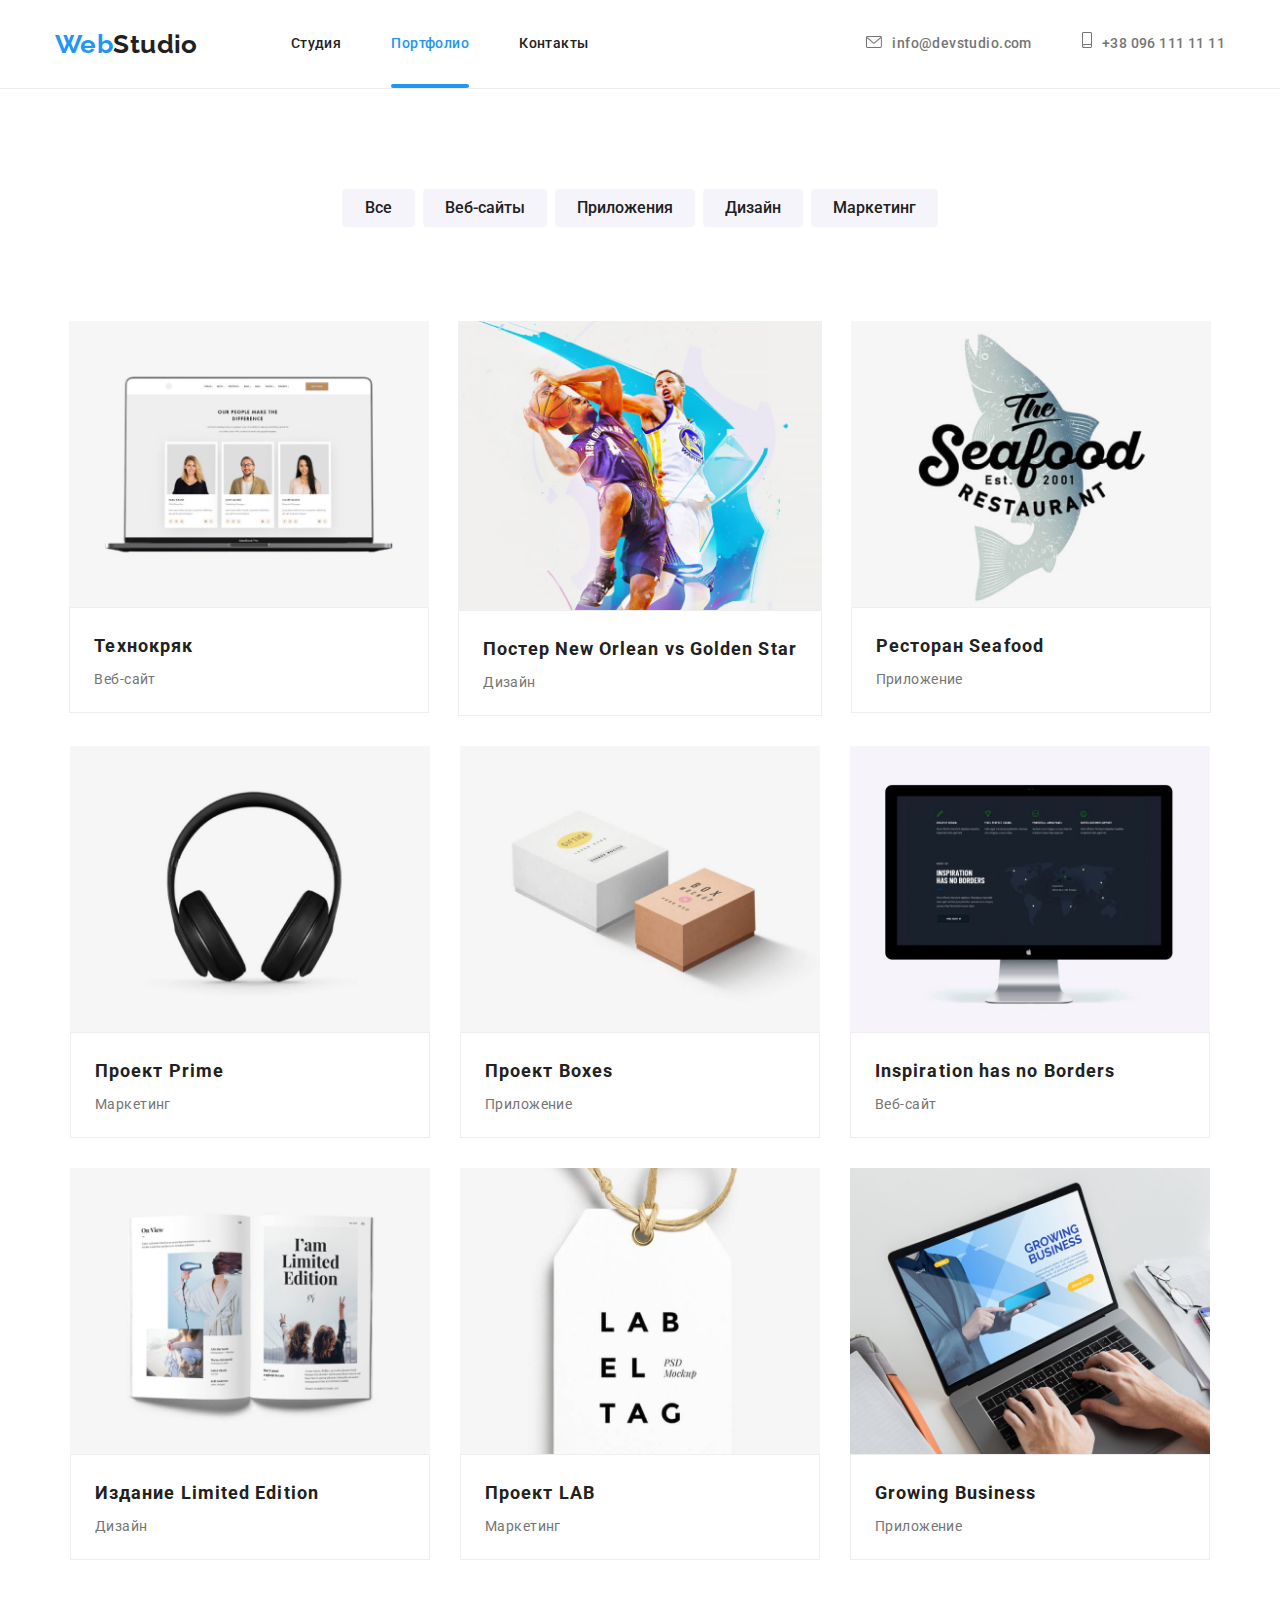
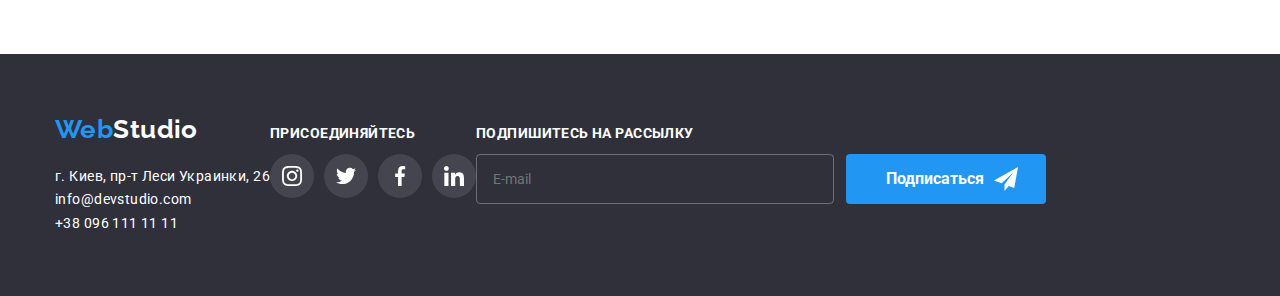
==== portfolio.html @ 0b8309d1 "змінює назву картинок" ====
<!DOCTYPE html>
<html lang="ru">
<head>
    <meta charset="UTF-8">
    <meta http-equiv="X-UA-Compatible" content="IE=edge">
    <meta name="viewport" content="width=device-width, initial-scale=1.0">
    <title>Портфолио</title>
    <link rel="preconnect" href="https://fonts.gstatic.com">
    <link
        href="https://fonts.googleapis.com/css2?family=Raleway:wght@700&family=Roboto:wght@400;500;700;900&display=swap"
        rel="stylesheet">
    <link rel="stylesheet"
        href="https://cdnjs.cloudflare.com/ajax/libs/modern-normalize/0.2.0/modern-normalize.min.css">
    <link rel="stylesheet" href="./css/main.min.css">
</head>
<body>

<!--Шапка сайта-->

<header class="page-header">
<div class="container">

<!--Навигация-->

<div class="novigation">
<div class="main-menu">
    <nav class="main-novigation">
    <a class="link-logo link logo" href="./">
    <span class="logo-textcolor">Web</span>Studio
    </a>
                    
    <ul class="site-nav list">
        <li class="site-nav__item"><a class="link site-nav__link" href="./index.html">Студия</a></li>
        <li class="site-nav__item"><a class="link site-nav__link current site-nav__link--current" href="./portfolio.html">Портфолио</a></li>
        <li class="site-nav__item"><a class="link site-nav__link" href="">Контакты</a></li>
    </ul>
    </nav>
    <div class="auth-container">
                    
    <section class="auth">
    <ul class="auth-nav list">
                            
        <li class="auth-nav__item">
        <a class="auth-nav__link link" href="mailto:info@devstudio.com">
        <svg class="auth-nav__icon icon" width="16" height="12">
        <use href="./images/sprite.svg#icon-envelope"></use>
        </svg>info@devstudio.com</a>
        </li>

        <li class="auth-nav__item"><a class="auth-nav__link link" href="tel:+380961111111">
        <svg class="auth-nav__icon icon" width="10" height="16">
        <use href="./images/sprite.svg#icon-smartphone"></use>
        </svg>+38 096 111 11 11</a></li>
    </ul>
    <button class="mobile-menu-btn" data-menu-button>
        <svg class="mobile-menu-icon">
            <use class="icon-menu" href="./images/sprite.svg#icon-mobmenu"></use>
            <use class="icon-close" href="./images/sprite.svg#icon-close_40px"></use>
        </svg>
    </button>
</section>
</div>
</div>
</div>
</div>
</header>

<div class="mobile-menu" data-menu>
    <ul class="menu list">
        <li class="menu__item"><a class="link menu__link" href="./index.html">Студия</a>
        </li>
        <li class="menu__item"><a class="link menu__link current menu__link--current" href="./portfolio.html">Портфолио</a></li>
        <li class="menu__item"><a class="link menu__link" href="">Контакты</a></li>
    </ul>

    <ul class="auth-nav--mobile list">
        <li class="auth-nav--mobile__item">
            <a class="auth-nav--mobile__link link" href="mailto:info@devstudio.com">info@devstudio.com</a>
        </li>

        <li class="auth-nav--mobile__item">
            <a class="auth-nav--mobile__link link" href="tel:+380961111111">+38 096 111 11 11</a>
        </li>
    </ul>

    <ul class="social-icons--mobile list">
        <li><a class="social-icons--mobile__link link"></a>Instagram</li>
        <li>Twitter</li>
        <li>Facebook</li>
        <li>LinkedIn</li>
    </ul>
</div>

  <main>

<div class="container">
<ul class="button__list list">
    <li class="item"><button class="button" type="button">Все</button></li>
    <li class="item"><button class="button" type="button">Веб-сайты</button></li>
    <li class="item"><button class="button" type="button">Приложения</button></li>
    <li class="item"><button class="button" type="button">Дизайн</button></li>
    <li class="item"><button class="button" type="button">Маркетинг</button></li>
</ul>
</div>
<section class="section works">
    <div class="container">
        <h1 class="section__title visually-hidden">Портфолио</h1>
<ul class="works__list list">
   
    <li class="works__item">
        <a class="works__link link" href="">
        <div class="works__overlay">
            <picture>
                <source srcset="./images/desktop/portfolio_1_desktop1x.jpg 1x, ./images/desktop/portfolio_1_desktop2x.jpg 2x"
                 media="(min-width: 1200px)" />
                
                <source srcset="./images/tablet/portfolio_1_tablet1x.jpg 1x, ./images/tablet/portfolio_1_tablet2x.jpg 2x"
                media="(min-width: 768px)" />
                
                <source srcset="./images/mobile/portfolio_1_mobile1x.jpg 1x, ./images/mobile/portfolio_1_mobile2x.jpg 2x"
                media="(max-width: 767px)" />
                <img src="./images/Page2_portfolio/Portfolio1.jpg" width="370" height="294" alt="Фото наших  разработчиков">
            </picture>
        
        <div class="works__discribe"> 
        <p>Технокряк это современная площадка распространения коронавируса. Компании используют эту платформу для цифрового
        шпионажа и атак на защищённые сервера конкурентов.</p></div></div>
        <div class="card__item">
        <h2 class="works__title">Технокряк</h2>
        <p class="works__text">Веб-сайт</p>
        </div>
        </a>
    </li>
    
    <li class="works__item">
        <a class="works__link link" href="">
        <div class="works__overlay">
            <picture>
                <source srcset="./images/desktop/portfolio_2_desktop1x.jpg 1x, ./images/desktop/portfolio_2_desktop2x.jpg 2x"
                media="(min-width: 1200px)" />
                
                <source srcset="./images/tablet/portfolio_2_tablet1x.jpg 1x, ./images/tablet/portfolio_2_tablet2x.jpg 2x"
                media="(min-width: 768px)" />
                
                <source srcset="./images/mobile/portfolio_2_mobile1x.jpg 1x, ./images/mobile/portfolio_2_mobile2x.jpg 2x"
                media="(max-width: 767px)" />
                <img src="./images/Page2_portfolio/Portfolio2.jpg" width="370" height="294"
                    alt="Постер со спортсменами баскетболистами">
            </picture>
       
        <div class="works__discribe">
        <p>Технокряк это современная площадка распространения коронавируса. Компании используют эту платформу для цифрового
        шпионажа и атак на защищённые сервера конкурентов.</p></div></div>
        <div class="card__item">
        <h2 class="works__title">Постер New Orlean vs Golden Star</h2>
        <p class="works__text">Дизайн</p>
        </div>
        </a>
    </li>
   
    <li class="works__item">
        <a class="works__link link" href="">
        <div class="works__overlay">
            <picture>
                <source srcset="./images/desktop/portfolio_3_desktop1x.jpg 1x, ./images/desktop/portfolio_3_desktop2x.jpg 2x"
                media="(min-width: 1200px)" />
                
                <source srcset="./images/tablet/portfolio_3_tablet1x.jpg 1x, ./images/tablet/portfolio_3_tablet2x.jpg 2x"
                media="(min-width: 768px)" />
                
                <source srcset="./images/mobile/portfolio_3_mobile1x.jpg 1x, ./images/mobile/portfolio_3_mobile2x.jpg 2x"
                media="(max-width: 767px)" />
                <img src="./images/Page2_portfolio/Portfolio3.jpg" width="370" height="294" alt="Логотип ресторана">
            </picture>
        
        <div class="works__discribe">
        <p>Технокряк это современная площадка распространения коронавируса. Компании используют эту платформу для цифрового
        шпионажа и атак на защищённые сервера конкурентов.</p></div></div>
        <div class="card__item">
        <h2 class="works__title">Ресторан Seafood</h2>
        <p class="works__text">Приложение</p>
        </div>
        </a>
    </li>
    
    <li class="works__item">
        <a class="works__link link" href="">
        <div class="works__overlay">
            <picture>
                <source
                srcset="./images/desktop/portfolio_4_desktop1x.jpg 1x, ./images/desktop/portfolio_4_desktop2x.jpg 2x"
                media="(min-width: 1200px)"/>

                <source 
                srcset="./images/tablet/portfolio_4_tablet1x.jpg 1x, ./images/tablet/portfolio_4_tablet2x.jpg 2x"
                media="(min-width: 768px)" />

                <source 
                srcset="./images/mobile/portfolio_4_mobile1x.jpg 1x, ./images/mobile/portfolio_4_mobile2x.jpg 2x"
                media="(max-width: 767px)" />
        
        <img src="./images/Page2_portfolio/Portfolio4.jpg" width="370" height="294" alt="Черные наушники" />
        </picture>
        <div class="works__discribe">
        <p>Технокряк это современная площадка распространения коронавируса. Компании используют эту платформу для цифрового
        шпионажа и атак на защищённые сервера конкурентов.</p></div></div>
        <div class="card__item">
        <h2 class="works__title">Проект Prime</h2>
        <p class="works__text">Маркетинг</p>
        </div>
        </a>
    </li>
    
    <li class="works__item">
        <a class="works__link link" href="">
        <div class="works__overlay">
            <picture>
                <source srcset="./images/desktop/portfolio_5_desktop1x.jpg 1x, ./images/desktop/portfolio_5_desktop2x.jpg 2x"
                media="(min-width: 1200px)" />
                
                <source srcset="./images/tablet/portfolio_5_tablet1x.jpg 1x, ./images/tablet/portfolio_5_tablet2x.jpg 2x"
                media="(min-width: 768px)" />
                
                <source srcset="./images/mobile/portfolio_5_mobile1x.jpg 1x, ./images/mobile/portfolio_5_mobile2x.jpg 2x"
                media="(max-width: 767px)" />

                <img src="./images/Page2_portfolio/Portfolio5.jpg" width="370" height="294" alt="Две коробки разных размеров">
            </picture>
        
        <div class="works__discribe">
        <p>Технокряк это современная площадка распространения коронавируса. Компании используют эту платформу для цифрового
        шпионажа и атак на защищённые сервера конкурентов.</p></div></div>
        <div class="card__item">
        <h2 class="works__title">Проект Boxes</h2>
        <p class="works__text">Приложение</p>
        </div>
        </a>
    </li>
    
    <li class="works__item">
        <a class="works__link link" href="">
        <div class="works__overlay">
            <picture>
                <source srcset="./images/desktop/portfolio_6_desktop1x.jpg 1x, ./images/desktop/portfolio_6_desktop2x.jpg 2x"
                media="(min-width: 1200px)" />
                
                <source srcset="./images/tablet/portfolio_6_tablet1x.jpg 1x, ./images/tablet/portfolio_6_tablet2x.jpg 2x"
                media="(min-width: 768px)" />
                
                <source srcset="./images/mobile/portfolio_6_mobile1x.jpg 1x, ./images/mobile/portfolio_6_mobile2x.jpg 2x"
                media="(max-width: 767px)" />

                <img src="./images/Page2_portfolio/Portfolio6.jpg" width="370" height="294" alt="Монитор с открытым веб-сайтом">
            </picture>
        
        <div class="works__discribe">
        <p>Технокряк это современная площадка распространения коронавируса. Компании используют эту платформу для цифрового
        шпионажа и атак на защищённые сервера конкурентов.</p></div></div>
        <div class="card__item">
        <h2 class="works__title">Inspiration has no Borders</h2>
        <p class="works__text">Веб-сайт</p>
        </div>
        </a>
    </li>
    
    <li class="works__item">
        <a class="works__link link" href="">
        <div class="works__overlay">
            <picture>
                <source srcset="./images/desktop/portfolio_7_desktop1x.jpg 1x, ./images/desktop/portfolio_7_desktop2x.jpg 2x"
                media="(min-width: 1200px)" />
                
                <source srcset="./images/tablet/portfolio_7_tablet1x.jpg 1x, ./images/tablet/portfolio_7_tablet2x.jpg 2x"
                media="(min-width: 768px)" />
                
                <source srcset="./images/mobile/portfolio_7_mobile1x.jpg 1x, ./images/mobile/portfolio_7_mobile2x.jpg 2x"
                media="(max-width: 767px)" />

                <img src="./images/Page2_portfolio/Portfolio7.jpg" width="370" height="294"
                    alt="Разкрытая книга с красивым дизайном на странице">
            </picture>
        
        <div class="works__discribe">
        <p>Технокряк это современная площадка распространения коронавируса. Компании используют эту платформу для цифрового
         шпионажа и атак на защищённые сервера конкурентов.</p></div></div>
        <div class="card__item">
        <h2 class="works__title">Издание Limited Edition</h2>
        <p class="works__text">Дизайн</p>
        </div>
        </a>
    </li>
    
    <li class="works__item">
        <a class="works__link link" href="">
        <div class="works__overlay">
            <picture>
                <source srcset="../images/desktop/portfolio_8_desktop1x.jpg 1x, ./images/desktop/portfolio_8_desktop2x.jpg 2x"
                media="(min-width: 1200px)" />
                
                <source srcset="../images/tablet/portfolio_8_tablet1x.jpg 1x, ./images/tablet/portfolio_8_tablet2x.jpg 2x"
                media="(min-width: 768px)" />
                
                <source srcset="../images/mobile/portfolio_8_mobile1x.jpg 1x, ./images/mobile/portfolio_8_mobile2x.jpg 2x"
                media="(max-width: 767px)" />

                <img src="./images/Page2_portfolio/Portfolio8.jpg" width="370" height="294" alt="Лейба с логотипом">
            </picture>
        
        <div class="works__discribe">
        <p>Технокряк это современная площадка распространения коронавируса. Компании используют эту платформу для цифрового
        шпионажа и атак на защищённые сервера конкурентов.</p></div></div>
        <div class="card__item">
        <h2 class="works__title">Проект LAB</h2>
        <p class="works__text">Маркетинг</p>
        </div>
        </a>
    </li>
    
    <li class="works__item">
        <a class="works__link link" href="">
        <div class="works__overlay">
            <picture>
                <source srcset="./images/desktop/portfolio_9_desktop1x.jpg 1x, ./images/desktop/portfolio_9_desktop2x.jpg 2x"
                media="(min-width: 1200px)" />
                
                <source srcset="./images/tablet/portfolio_9_tablet1x.jpg 1x, ./images/tablet/portfolio_9_tablet2x.jpg 2x"
                media="(min-width: 768px)" />
                
                <source srcset="./images/mobile/portfolio_9_mobile1x.jpg 1x, ./images/mobile/portfolio_9_mobile2x.jpg 2x"
                media="(max-width: 767px)" />

                <img src="./images/Page2_portfolio/Portfolio9.jpg" width="370" height="294"
                    alt="Ноутбук с открытым приложением на екране">
            </picture>
        
        <div class="works__discribe">
        <p>Технокряк это современная площадка распространения коронавируса. Компании используют эту платформу для цифрового
        шпионажа и атак на защищённые сервера конкурентов.</p></div></div>
        <div class="card__item">
        <h2 class="works__title">Growing Business</h2>
        <p class="works__text">Приложение</p>
        </div>
        </a>
    </li>
</ul>
</div>
</section>
</main> 

<!--Футер-->

<footer class="footer-section">
<div class="container footer-block">

    <div class="adress-block">
        <a class="link logo footer-block__logo" href="./">
        <span class="logo-textcolor">Web</span><span class="studio-textcolor">Studio</span></a>
        <address class="adress">
            <ul class="adress-list list">
            <li class="adress-list__item">г. Киев, пр-т Леси Украинки, 26</li>
            <li><a class="adress-list__link link" href="mailto:info@devstudio.com">info@devstudio.com</a></li>
            <li><a class="adress-list__link link" href="tel:+380961111111">+38 096 111 11 11</a></li>
            </ul>
        </address>
        </div>

    <div class="footer-links">
        <strong class="footer-links__title">ПРИСОЕДИНЯЙТЕСЬ</strong>
            <ul class="list social-icons social-icons--footer">

            <li class="social-icons__item"><a class="social-icons__link" href="" target="_blank" rel="noreferrer noopener" aria-label="Ссылка на Instagram">
            <svg class="social-icons__icon social-icons__icon--footer">
            <use href="./images/sprite.svg#icon-instagram"></use>
            </svg>
            </a></li>

            <li class="social-icons__item"><a class="social-icons__link" href="" target="_blank" rel="noreferrer noopener" aria-label="Ссылка на Instagram">
            <svg class="social-icons__icon social-icons__icon--footer">
            <use href="./images/sprite.svg#icon-twitter"></use>
            </svg>
            </a></li>

            <li class="social-icons__item"><a class="social-icons__link" href="" target="_blank" rel="noreferrer noopener" aria-label="Ссылка на Instagram">
            <svg class="social-icons__icon social-icons__icon--footer">
            <use href="./images/sprite.svg#icon-facebook"></use>
            </svg>
            </a></li>

            <li class="social-icons__item"><a class="social-icons__link" href="" target="_blank" rel="noreferrer noopener" aria-label="Ссылка на Instagram">
            <svg class="social-icons__icon social-icons__icon--footer">
            <use href="./images/sprite.svg#icon-linkedin"></use>
            </svg>
            </a></li>
            </ul>
        </div>

        <div class="subscribe">
            <strong class="subscribe__title">ПОДПИШИТЕСЬ НА РАССЫЛКУ</strong>
            <form class="subscribe__items">
            <label class="subscribe__label">
            <input type="text" class="subscribe__input" placeholder="E-mail"></label>
            <button class="submit__button" type="submit">Подписаться
            </button>
    </form>
    </div>
    </div>
</footer>

<script src="./js/menu.js"></script>
</body>
</html>
---- css/main.min.css ----
:root{--main-text-colour: #757575;--background-colour: #ffffff;--accent-colour: #2196f3;--title-colour: #212121;--ligth-text-colour: #ffffff;--dark-bg-colour: #2f303a;--light-bg-colour: #f5f4fa;--font: Roboto, sans-serif}body{font-family:var(--font);font-size:14px;line-height:1.71;letter-spacing:0.03em;color:var(--main-text-colour);background-color:var(--background-colour);margin:0}*,*::before,*::after{box-sizing:inherit}a{text-decoration:none}button{border:none}.visually-hidden{position:absolute !important;clip:rect(1px 1px 1px 1px);clip:rect(1px, 1px, 1px, 1px);padding:0 !important;border:0 !important;height:1px !important;width:1px !important;overflow:hidden}h1,h2,h3,h4,p{margin-top:0px;margin-bottom:0px}.link{text-decoration:none;color:inherit}.list{list-style:none;padding:0px;margin:0px}@media screen and (max-width: 1119.98px){.section{padding-bottom:60px;padding-top:60px}}@media screen and (min-width: 1200px){.section{padding-bottom:94px;padding-top:94px}}img{display:block;width:100%;height:auto}.container{width:100%;padding:0 15px;margin:0 auto;box-sizing:border-box}@media screen and (min-width: 480px){.container{max-width:480px}}@media screen and (min-width: 768px){.container{max-width:768px}}@media screen and (min-width: 1200px){.container{max-width:1200px}}.section__title{margin-bottom:50px;font-weight:700;font-size:36px;line-height:1.17;text-align:center;color:var(--title-colour)}.page-header{border-bottom:1px solid #ececec;justify-content:space-between;padding:0}.novigation{display:flex;width:100%;justify-content:space-between;align-items:center}.main-menu{display:flex;width:100%;justify-content:space-between;align-items:center}.main-novigation{display:flex;align-items:center;margin-right:auto}.logo{color:var(--title-colour);font-family:Raleway;font-weight:700;font-size:26px;line-height:1.19}.logo:hover,.logo:focus{text-decoration:underline}.logo-textcolor{color:var(--accent-colour)}.studio-textcolor{color:var(--ligth-text-colour)}.link-logo{align-items:center;margin-right:93px}.site-nav{display:flex}@media screen and (max-width: 767.98px){.site-nav{display:none}}.site-nav__item{color:var(--title-colour);font-weight:500}.site-nav__link{position:relative;display:block;padding-top:32px;padding-bottom:32px;transition:color 250ms cubic-bezier(0.4, 0, 0.2, 1)}.site-nav__link:hover,.site-nav__link:focus{color:var(--accent-colour)}.site-nav__link--current::after{position:absolute;content:'';display:block;margin-top:28px;width:100%;height:4px;background:#2196f3;border-radius:2px}.site-nav__link--current{color:var(--accent-colour)}.site-nav__item+.site-nav__item{margin-left:50px}@media screen and (max-width: 1119.98px){.auth-nav{display:flex;flex-direction:column;align-items:flex-start}}@media screen and (max-width: 767.98px){.auth-nav{display:none}}@media screen and (min-width: 1200px){.auth-nav{display:flex;margin-left:auto;align-items:center}}@media screen and (max-width: 1119.98px){.auth-nav__item+.auth-nav__item{margin-top:10px}}@media screen and (min-width: 1200px){.auth-nav__item+.auth-nav__item{margin-left:50px}}.auth-nav__link{padding-top:32px;padding-bottom:32px;font-weight:500;transition:color 250ms cubic-bezier(0.4, 0, 0.2, 1)}.auth-nav__link:hover,.auth-nav__link:focus{color:var(--accent-colour)}.auth-nav__link:hover:hover .auth-nav__icon,.auth-nav__link:hover:focus .auth-nav__icon,.auth-nav__link:focus:hover .auth-nav__icon,.auth-nav__link:focus:focus .auth-nav__icon{fill:currentColor}.auth-nav__icon{margin-right:10px;fill:currentColor}.button{display:block;font-family:inherit;text-align:center;text-align:center;border-color:1px solid transparent;cursor:pointer;transition:color 250ms cubic-bezier(0.4, 0, 0.2, 1),background-color 250ms cubic-bezier(0.4, 0, 0.2, 1)}@media screen and (max-width: 767.98px){.button{margin-bottom:15px}}@media screen and (max-width: 767.98px){.button__list{justify-content:start;margin-top:60px}}.hero{background-color:var(--dark-bg-colour);background-image:linear-gradient(rgba(47,48,58,0.4), rgba(47,48,58,0.4)),url("../images/hero.jpg"),url("../images/mobile/hero_mobile1x.jpg");background-repeat:no-repeat;width:1600px;width:100%;height:600px;padding-top:200px;padding-bottom:200px}@media (min-device-pixel-ratio: 2), (min-resolution: 192dpi), (min-resolution: 2dppx){.hero{background-image:url("../images/mobile/hero_mobile2x.jpg")}}@media screen and (min-width: 480px){.hero{background-image:url("../images/tablet/hero_tablet1x.jpg")}}@media screen and (min-width: 480px) and (min-device-pixel-ratio: 2), screen and (min-width: 480px) and (min-resolution: 192dpi), screen and (min-width: 480px) and (min-resolution: 2dppx){.hero{background-image:url("../images/tablet/hero_tablet2x.jpg")}}@media screen and (min-width: 768px){.hero{background-image:url("../images/desktop/hero_desktop1x.jpg")}}@media screen and (min-width: 768px) and (min-device-pixel-ratio: 2), screen and (min-width: 768px) and (min-resolution: 192dpi), screen and (min-width: 768px) and (min-resolution: 2dppx){.hero{background-image:url("../images/desktop/hero_desktop2x.jpg")}}.hero__title{font-weight:900;font-size:44px;line-height:1.36;text-align:center;letter-spacing:0.06em;text-transform:uppercase;color:var(--ligth-text-colour);margin:0 auto 30px;max-width:696px;width:100%}.hero__button{display:block;border-radius:4px;padding:10px 32px;min-width:200px;margin:0 auto;font-family:inherit;font-weight:700;font-size:16px;line-height:1.86;color:var(--ligth-text-colour);background-color:var(--accent-colour);cursor:pointer;align-items:center;text-align:center;transition:background-color 250ms cubic-bezier(0.4, 0, 0.2, 1)}.hero__button:hover,.hero__button:focus{background-color:#188ce8}.section-benefit__title{margin:0px;padding:0px}.benefit-list__title{margin-bottom:10px;margin-top:30px;font-weight:700;font-size:14px;line-height:1.14;text-transform:uppercase;color:var(--title-colour)}@media screen and (min-width: 480px){.benefit-list__title{text-align:center}}@media screen and (min-width: 768px){.benefit-list__title{text-align:left}}@media screen and (min-width: 768px){.benefit-list{display:flex;flex-wrap:wrap;justify-content:space-around;padding:0px;margin:0px}}@media screen and (min-width: 1200px){.benefit-list{display:flex;padding:0px;margin:0px}}@media screen and (min-width: 768px){.benefit-list__item{flex-basis:calc((100% - 30px * 2) / 2)}}@media screen and (min-width: 1200px){.benefit-list__item{flex-basis:calc((100% - 30px * 4) / 4)}}.benefit-list__item::before{display:flex;background-size:contain;content:'';background-repeat:no-repeat;background-size:70px 70px;background-position:center;background-color:#f5f4fa}@media screen and (max-width: 767.98px){.benefit-list__item::before{width:100%;height:120px;max-width:450px}}@media screen and (min-width: 768px){.benefit-list__item::before{height:120px;width:354px}}@media screen and (min-width: 1200px){.benefit-list__item::before{height:120px;width:270px}}.benefit-list__item:nth-child(1)::before{background-image:url("../images/antenna.svg")}.benefit-list__item:nth-child(2)::before{background-image:url("../images/clock.svg")}.benefit-list__item:nth-child(3)::before{background-image:url("../images/diagram.svg")}.benefit-list__item:nth-child(4)::before{background-image:url("../images/astronaut.svg")}@media screen and (max-width: 1119px){.section-activities{display:none}}.activities-list{display:flex;padding:0;margin:0;margin-bottom:-30px;justify-content:space-around}.activities-list__item{position:relative;flex-basis:calc((100% - 30px * 3) / 3);margin-bottom:30px}.activities-list__text{position:absolute;bottom:0;left:0;padding-top:27px;padding-bottom:27px;width:100%;white-space:nowrap;font-weight:400;font-size:14px;line-height:1.14;text-align:center;text-transform:uppercase;color:var(--ligth-text-colour);background-color:rgba(47,48,58,0.8)}.team-section{background-color:var(--light-bg-colour)}.team-list__title{margin-bottom:10px;font-weight:500;font-size:16px;line-height:1.19;color:var(--title-colour);text-align:center}@media screen and (min-width: 768px){.team-list{display:flex;flex-wrap:wrap;justify-content:space-around;padding:0;margin:0}}@media screen and (min-width: 1200px){.team-list{flex-wrap:nowrap}}@media screen and (min-width: 480px){.team-list__item{margin-top:30px;text-align:center;box-shadow:0px 1px 3px rgba(0,0,0,0.12),0px 1px 1px rgba(0,0,0,0.14),0px 2px 1px rgba(0,0,0,0.2);border-radius:0px 0px 4px 4px}}@media screen and (min-width: 768px){.team-list__item{flex-basis:calc((100% / 2) - 30px)}}@media screen and (min-width: 1200px){.team-list__item{flex-basis:calc((100% / 4) - 30px)}}.team-list__text{text-align:center;margin-bottom:16px}.team-list__content{padding-bottom:30px;padding-top:30px;padding-left:24px;padding-right:24px;background-color:var(--background-colour)}.social-icons{display:flex;justify-content:center}.social-icons__icon{width:20px;height:20px;fill:var(--main-text-colour)}.social-icons__item+.social-icons__item{margin-left:10px}.social-icons__link{display:flex;justify-content:center;align-items:center;width:44px;height:44px;border-radius:50%;transition:background-color 250ms cubic-bezier(0.4, 0, 0.2, 1)}.social-icons__link:hover,.social-icons__link:focus{background-color:var(--accent-colour)}.social-icons__link:hover .social-icons__icon,.social-icons__link:focus .social-icons__icon{fill:var(--ligth-text-colour)}.social-icons--footer{display:inline-flex}.social-icons__icon--footer{width:20px;height:20px;fill:var(--ligth-text-colour)}.social-icons__link{display:flex;justify-content:center;align-items:center;width:44px;height:44px;border-radius:50%;background:rgba(255,255,255,0.1)}.clients-section{padding-top:94px;padding-bottom:94px}.clients-list{display:flex;margin-bottom:-30px;justify-content:space-between;flex-wrap:wrap}.clients-list__link{display:flex;flex-wrap:wrap;justify-content:center;align-items:center;height:90px;width:100%;border:1px solid #afb1b8;border-radius:4px;transition:border 250ms cubic-bezier(0.4, 0, 0.2, 1)}@media screen and (max-width: 767.98px){.clients-list__link{max-width:210px}}@media screen and (min-width: 768px){.clients-list__link{max-width:226px}}@media screen and (min-width: 1200px){.clients-list__link{flex-wrap:nowrap;max-width:170px}}.clients-list__link:hover,.clients-list__link:focus{border:1px solid var(--accent-colour)}.clients-list__link:hover .clients-list__icon,.clients-list__link:focus .clients-list__icon{fill:var(--accent-colour)}.clients-list__item{margin-bottom:30px}@media screen and (max-width: 767.98px){.clients-list__item{flex-basis:calc((100% - 30px * 2) / 2)}}@media screen and (min-width: 768px){.clients-list__item{flex-basis:calc((100% - 30px * 3) / 3)}}@media screen and (min-width: 1200px){.clients-list__item{flex-basis:calc((100% - 30px * 6) / 6)}}.clients-list__icon{fill:#afb1b8;transition:fill 250ms cubic-bezier(0.4, 0, 0.2, 1)}.footer-section{background-color:var(--dark-bg-colour)}.footer-block{padding-top:60px;padding-bottom:60px}@media screen and (min-width: 768px) and (max-width: 1119px){.footer-block{display:flex;flex-wrap:wrap;justify-content:space-between;align-items:baseline;padding-left:76px;padding-right:89px}}@media screen and (min-width: 1200px){.footer-block{display:flex;align-items:baseline;padding-left:15px;padding-right:15px;flex-basis:calc((50%-45px) / 2)}}.footer-block__logo{display:block;margin-bottom:20px}@media screen and (max-width: 767px){.footer-block__logo{text-align:center}}@media screen and (min-width: 768px){.footer-block__logo{text-align:center}}@media screen and (min-width: 1200px){.footer-block__logo{text-align:left}}@media screen and (min-width: 1200px){.footer-block:last-child{flex-basis:calc(50%-15px)}}.footer-links__title{display:block;margin-bottom:20px;font-weight:700;font-size:14px;line-height:1.17px;color:var(--ligth-text-colour)}@media screen and (max-width: 767px){.footer-links__title{text-align:center}}@media screen and (min-width: 768px){.footer-links__title{text-align:center}}@media screen and (min-width: 1200px){.footer-links__title{text-align:left}}.footer-links{display:block}@media screen and (max-width: 767px){.footer-links{text-align:center;margin-bottom:60px}}@media screen and (min-width: 768px){.footer-links{flex-basis:calc(100%-76px / 2)}}@media screen and (min-width: 1200px){.footer-links{flex-basis:calc((50%-45px) / 2);text-align:left}}.adress-block{display:block}@media screen and (max-width: 767px){.adress-block{margin-left:auto;margin-right:auto;margin-bottom:60px;align-content:center;text-align:center}}@media screen and (min-width: 768px){.adress-block{margin:0}}@media screen and (min-width: 1200px){.adress-block{flex-basis:calc((50%-45px) / 2);text-align:left;margin:0}}.adress-list__item{font-weight:400;font-style:normal;font-size:14px;line-height:1.71;color:var(--ligth-text-colour)}.adress-list__link{color:var(--ligth-text-colour);font-style:normal;transition:color 250ms cubic-bezier(0.4, 0, 0.2, 1)}.adress-list__link:hover,.adress-list__link:focus{color:var(--accent-colour)}@media screen and (max-width: 1119px){.subscribe{text-align:center;margin-top:60px;margin-bottom:0;margin-left:auto;margin-right:auto}}@media screen and (min-width: 1200px){.subscribe{text-align:left;margin:0}}.subscribe__title{display:block;margin-bottom:20px;font-weight:700;font-size:14px;line-height:1.17px;color:var(--ligth-text-colour)}@media screen and (min-width: 1200px){.subscribe__title{text-align:left}}.subscribe__items{display:flex}@media screen and (max-width: 767.98px){.subscribe__items{flex-direction:column}}@media screen and (min-width: 768px){.subscribe__items{display:block}}@media screen and (min-width: 1200px){.subscribe__items{display:flex;flex-wrap:nowrap}}.subscribe__input{display:block;height:50px;margin-right:12px;padding:16px;background-color:transparent;border:1px solid rgba(255,255,255,0.3);border-radius:4px;width:100%}@media screen and (min-width: 768px){.subscribe__input{width:450px}}@media screen and (min-width: 1200px){.subscribe__input{width:358px}}.submit__button{position:relative;display:block;border-radius:4px;padding-top:10px;padding-bottom:10px;padding-right:29px;min-width:200px;font-family:inherit;font-weight:700;font-size:16px;line-height:1.86;color:var(--ligth-text-colour);background-color:var(--accent-colour);cursor:pointer;align-items:center;text-align:center;transition:background-color 250ms cubic-bezier(0.4, 0, 0.2, 1)}.submit__button:hover,.submit__button:focus{background-color:#188ce8}@media screen and (max-width: 1119px){.submit__button{margin-top:20px;margin-left:auto;margin-right:auto}}@media screen and (min-width: 1200px){.submit__button{margin:0}}.submit__button::after{content:'';position:absolute;top:50%;transform:translateY(-50%);display:inline-block;margin-left:10px;margin-right:13px;width:24px;height:24px;background-color:transparent;background-image:url("../images/icon/iconsend.svg")}.backdrop{position:fixed;top:0;left:0;width:100%;height:100%;opacity:1;transition:opacity 250ms cubic-bezier(0.4, 0, 0.2, 1);background-color:rgba(0,0,0,0.2)}.modal{position:absolute;top:50%;left:50%;transform:translate(-50%, -50%) scale(1);min-width:528px;min-height:581px;padding:37px 40px;background-color:var(--background-colour);box-shadow:0px 1px 3px rgba(0,0,0,0.12),0px 1px 1px rgba(0,0,0,0.14),0px 2px 1px rgba(0,0,0,0.2);border-radius:4px;transition:transform 250ms cubic-bezier(0.4, 0, 0.2, 1)}.is-hidden .modal{transform:translate(100%, 100%) scale(0.2)}.backdrop.is-hidden{opacity:0;visibility:hidden;pointer-events:none}.modal__button-close{position:absolute;top:8px;right:8px;width:30px;height:30px;background-color:transparent;border:1px solid rgba(0,0,0,0.1);border-radius:50%;cursor:pointer}.modal__button-close:hover .modal__icon-close,.modal__button-close:focus .moda__icon-close{fill:var(--accent-colour);transition:transform 250ms cubic-bezier(0.4, 0, 0.2, 1)}.modal__link{color:var(--accent-colour);text-decoration:underline}.modal__send-button{display:block;border-radius:4px;padding:10px 32px;min-width:200px;margin:0 auto;font-family:inherit;font-weight:700;font-size:16px;line-height:1.86;color:var(--ligth-text-colour);background-color:var(--accent-colour);cursor:pointer;align-items:center;text-align:center;transition:background-color 250ms cubic-bezier(0.4, 0, 0.2, 1)}.modal__send-button:hover,.modal__send-button:focus{background-color:#188ce8}.mobile-menu-btn{position:relative;top:0;right:10px;z-index:105;width:40px;height:40px;background-color:transparent;border:none;cursor:pointer}@media screen and (min-width: 768px){.mobile-menu-btn{display:none}}.mobile-menu-icon{width:40px;height:40px}.mobile-menu-icon:focus,.mobile-menu-icon:hover{fill:var(--accent-colour)}.icon-close{display:none}.is-open .icon-close{display:block}.is-open .icon-menu{display:none}.mobile-menu{position:fixed;top:0;right:-100%;z-index:100;display:flex;flex-direction:column;width:100%;max-width:480px;height:100vh;padding:40px 48px 83px;background:#ffffff;transition:right 0.5s;overflow-y:scroll}.mobile-menu.is-open{right:0;top:0}.mobile-menu .menu{flex-direction:column;font-size:40px;line-height:1.17;font-weight:500;letter-spacing:0.02em;margin-bottom:200px}.mobile-menu .menu__item{margin-bottom:32px}.menu__link--current{color:var(--accent-colour)}.auth-nav--mobile{flex-direction:column;font-weight:500;font-size:24px;line-height:1.17;letter-spacing:0.02em}.auth-nav--mobile__item{margin-bottom:32px}.auth-nav--mobile__item:focus,.auth-nav--mobile__item:hover{color:var(--accent-colour)}.social-icons--mobile{display:flex;justify-content:space-around;margin-top:64px;color:var(--accent-colour)}.form__title{margin-bottom:12px;font-weight:700;font-size:20px;line-height:1.17;text-align:center;color:var(--title-colour)}.form__field{position:relative;display:block}.form__label{display:block}.form__input{width:448px;height:40px;padding-left:42px;margin-top:10px;margin-bottom:10px;border:1px solid rgba(33,33,33,0.2);border-radius:4px;cursor:pointer}.form__input:focus{outline:transparent;border:1px solid var(--accent-colour);border-radius:4px;transition:transform 250ms cubic-bezier(0.4, 0, 0.2, 1)}.form__textarea{width:448px;padding:12px 16px;margin-top:10px;margin-bottom:20px;border:1px solid rgba(33,33,33,0.2);border-radius:4px;resize:none}.form__textarea-label{display:block}.form__textarea:focus{outline:transparent;border:1px solid var(--accent-colour);border-radius:4px;transition:transform 250ms cubic-bezier(0.4, 0, 0.2, 1)}.form__icon{position:absolute;top:45px;left:15px;fill:var(--title-colour);transition:transform 250ms cubic-bezier(0.4, 0, 0.2, 1)}.form__input:focus+.icon-form{fill:var(--accent-colour);transition:transform 250ms cubic-bezier(0.4, 0, 0.2, 1)}.checkbox-label{display:block;margin-bottom:30px}.checkbox-label__checkbox{position:absolute;-webkit-appearance:none;-moz-appearance:none;appearance:none}.checkbox-label__icon{display:inline-block;width:16px;height:15px;margin-right:7px;border:1px solid var(--title-colour)}.checkbox-label__checkbox:checked+.checkbox-label__icon{background-color:var(--accent-colour);background-image:url("../images/iconcheck.svg");background-size:contain;background-origin:border-box;border:transparent}.button{display:block;padding-left:22px;padding-right:22px;padding-top:6px;padding-bottom:6px;min-width:73px;border-radius:4px;font-family:inherit;font-weight:500;font-size:16px;line-height:1.62;text-align:center;color:var(--title-colour);border-color:1px solid transparent;background-color:var(--light-bg-colour);cursor:pointer;transition:color 250ms cubic-bezier(0.4, 0, 0.2, 1),background-color 250ms cubic-bezier(0.4, 0, 0.2, 1)}.button:hover,.button:focus{color:var(--ligth-text-colour);background-color:var(--accent-colour)}.button__list{display:flex}@media screen and (max-width: 767.98px){.button__list{flex-wrap:wrap}}@media screen and (min-width: 768px){.button__list{flex-wrap:nowrap;justify-content:center;margin-top:100px}}.button__list .item+.item{margin-left:8px}.works__title{font-weight:700;font-size:18px;line-height:2;letter-spacing:0.06em;color:var(--title-colour);text-align:left}@media screen and (min-width: 768px){.works__list{display:flex;flex-wrap:wrap;justify-content:space-around;margin-bottom:-30px}}@media screen and (max-width: 767.98px){.works__item{margin-bottom:30px}}@media screen and (min-width: 768px){.works__item{flex-basis:calc(100% / 2 - 30px);margin-bottom:30px}}@media screen and (min-width: 1200px){.works__item{flex-basis:calc(100% / 3 - 30px)}}.works__title{margin-bottom:4px}@media screen and (min-width: 1200px){.works__title{white-space:nowrap}}.card__item{padding-left:24px;padding-right:24px;padding-top:20px;padding-bottom:20px;border:1px solid #eeeeee;background-color:var(--background-colour)}.works__link{display:block;transition:box-shadow 250ms cubic-bezier(0.4, 0, 0.2, 1)}.works__link:hover,.works__link:focus{box-shadow:0px 1px 1px rgba(0,0,0,0.12),0px 4px 4px rgba(0,0,0,0.06),1px 4px 6px rgba(0,0,0,0.16)}.works__overlay{position:relative;overflow:hidden}.works__discribe{position:absolute;display:block;top:0;left:0;font-weight:400;font-size:18px;line-height:1.56;color:var(--ligth-text-colour);text-align:left;padding:63px 24px;opacity:0}.works__item:hover .works__discribe,.works__item:focus .works__discribe{opacity:1}.works__overlay::before{position:absolute;content:'';display:inline-block;width:100%;height:100%;top:0;left:0;background-color:rgba(33,150,243,0.9);transform:translatey(100%);transition:transform 250ms cubic-bezier(0.4, 0, 0.2, 1)}.works__overlay:hover::before,.works__overlay:focus::before{opacity:1}.works__item:hover .works__overlay::before,.works__item:focus .works__overlay::before{transform:translatey(0)}
/*# sourceMappingURL=main.min.css.map */
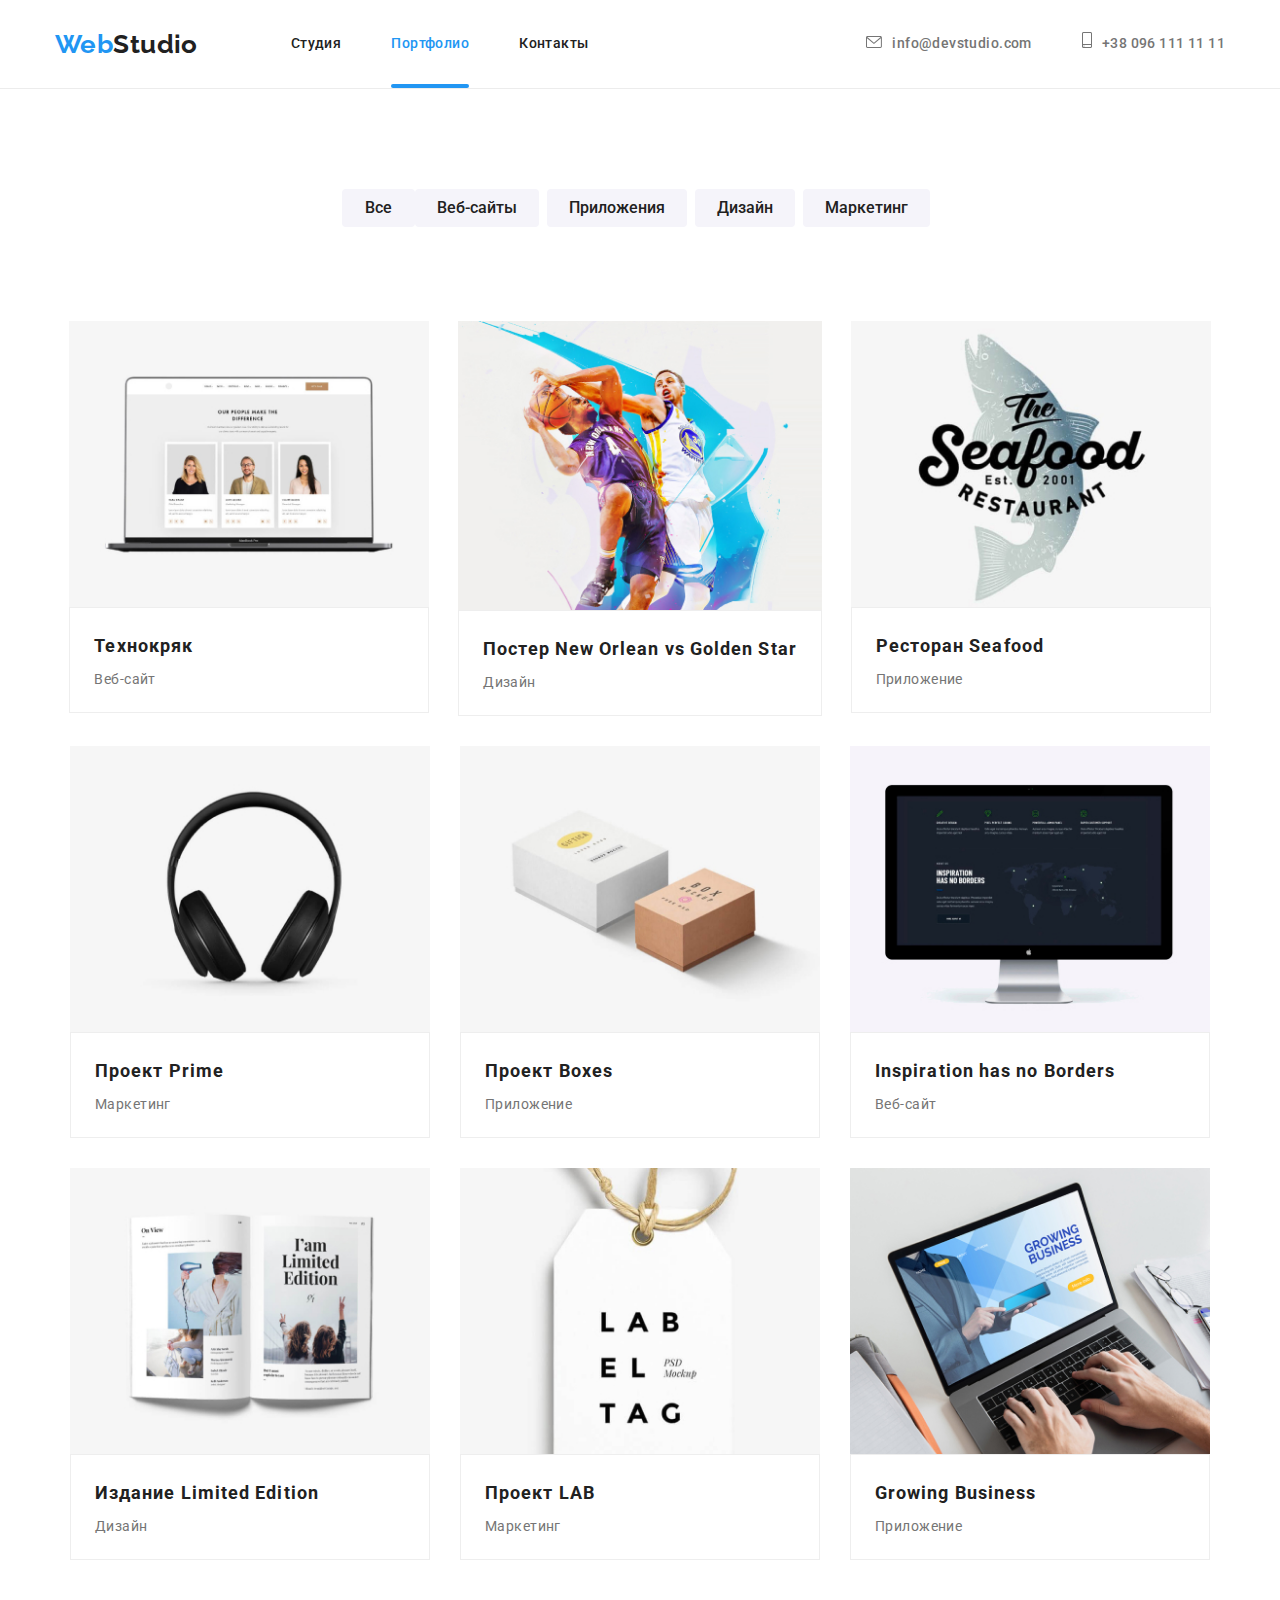
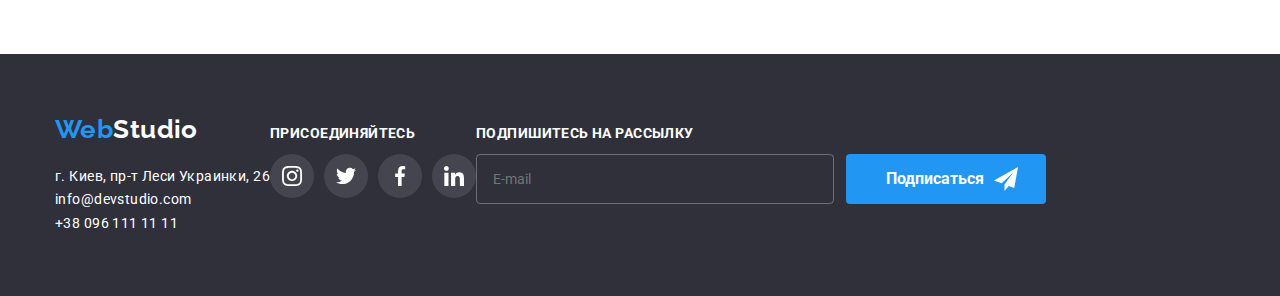
==== commit 78421680: "змінює відступи кнопок" ====
--- a/portfolio.html
+++ b/portfolio.html
@@ -294,13 +294,13 @@
         <a class="works__link link" href="">
         <div class="works__overlay">
             <picture>
-                <source srcset="../images/desktop/portfolio_8_desktop1x.jpg 1x, ./images/desktop/portfolio_8_desktop2x.jpg 2x"
-                media="(min-width: 1200px)" />
-                
-                <source srcset="../images/tablet/portfolio_8_tablet1x.jpg 1x, ./images/tablet/portfolio_8_tablet2x.jpg 2x"
-                media="(min-width: 768px)" />
-                
-                <source srcset="../images/mobile/portfolio_8_mobile1x.jpg 1x, ./images/mobile/portfolio_8_mobile2x.jpg 2x"
+                <source srcset="./images/desktop/portfolio_8_desktop1x.jpg 1x, ./images/desktop/portfolio_8_desktop2x.jpg 2x"
+                media="(min-width: 1200px)" />
+                
+                <source srcset="./images/tablet/portfolio_8_tablet1x.jpg 1x, ./images/tablet/portfolio_8_tablet2x.jpg 2x"
+                media="(min-width: 768px)" />
+                
+                <source srcset="./images/mobile/portfolio_8_mobile1x.jpg 1x, ./images/mobile/portfolio_8_mobile2x.jpg 2x"
                 media="(max-width: 767px)" />
 
                 <img src="./images/Page2_portfolio/Portfolio8.jpg" width="370" height="294" alt="Лейба с логотипом">
--- a/css/main.min.css
+++ b/css/main.min.css
@@ -1,2 +1,2 @@
-:root{--main-text-colour: #757575;--background-colour: #ffffff;--accent-colour: #2196f3;--title-colour: #212121;--ligth-text-colour: #ffffff;--dark-bg-colour: #2f303a;--light-bg-colour: #f5f4fa;--font: Roboto, sans-serif}body{font-family:var(--font);font-size:14px;line-height:1.71;letter-spacing:0.03em;color:var(--main-text-colour);background-color:var(--background-colour);margin:0}*,*::before,*::after{box-sizing:inherit}a{text-decoration:none}button{border:none}.visually-hidden{position:absolute !important;clip:rect(1px 1px 1px 1px);clip:rect(1px, 1px, 1px, 1px);padding:0 !important;border:0 !important;height:1px !important;width:1px !important;overflow:hidden}h1,h2,h3,h4,p{margin-top:0px;margin-bottom:0px}.link{text-decoration:none;color:inherit}.list{list-style:none;padding:0px;margin:0px}@media screen and (max-width: 1119.98px){.section{padding-bottom:60px;padding-top:60px}}@media screen and (min-width: 1200px){.section{padding-bottom:94px;padding-top:94px}}img{display:block;width:100%;height:auto}.container{width:100%;padding:0 15px;margin:0 auto;box-sizing:border-box}@media screen and (min-width: 480px){.container{max-width:480px}}@media screen and (min-width: 768px){.container{max-width:768px}}@media screen and (min-width: 1200px){.container{max-width:1200px}}.section__title{margin-bottom:50px;font-weight:700;font-size:36px;line-height:1.17;text-align:center;color:var(--title-colour)}.page-header{border-bottom:1px solid #ececec;justify-content:space-between;padding:0}.novigation{display:flex;width:100%;justify-content:space-between;align-items:center}.main-menu{display:flex;width:100%;justify-content:space-between;align-items:center}.main-novigation{display:flex;align-items:center;margin-right:auto}.logo{color:var(--title-colour);font-family:Raleway;font-weight:700;font-size:26px;line-height:1.19}.logo:hover,.logo:focus{text-decoration:underline}.logo-textcolor{color:var(--accent-colour)}.studio-textcolor{color:var(--ligth-text-colour)}.link-logo{align-items:center;margin-right:93px}.site-nav{display:flex}@media screen and (max-width: 767.98px){.site-nav{display:none}}.site-nav__item{color:var(--title-colour);font-weight:500}.site-nav__link{position:relative;display:block;padding-top:32px;padding-bottom:32px;transition:color 250ms cubic-bezier(0.4, 0, 0.2, 1)}.site-nav__link:hover,.site-nav__link:focus{color:var(--accent-colour)}.site-nav__link--current::after{position:absolute;content:'';display:block;margin-top:28px;width:100%;height:4px;background:#2196f3;border-radius:2px}.site-nav__link--current{color:var(--accent-colour)}.site-nav__item+.site-nav__item{margin-left:50px}@media screen and (max-width: 1119.98px){.auth-nav{display:flex;flex-direction:column;align-items:flex-start}}@media screen and (max-width: 767.98px){.auth-nav{display:none}}@media screen and (min-width: 1200px){.auth-nav{display:flex;margin-left:auto;align-items:center}}@media screen and (max-width: 1119.98px){.auth-nav__item+.auth-nav__item{margin-top:10px}}@media screen and (min-width: 1200px){.auth-nav__item+.auth-nav__item{margin-left:50px}}.auth-nav__link{padding-top:32px;padding-bottom:32px;font-weight:500;transition:color 250ms cubic-bezier(0.4, 0, 0.2, 1)}.auth-nav__link:hover,.auth-nav__link:focus{color:var(--accent-colour)}.auth-nav__link:hover:hover .auth-nav__icon,.auth-nav__link:hover:focus .auth-nav__icon,.auth-nav__link:focus:hover .auth-nav__icon,.auth-nav__link:focus:focus .auth-nav__icon{fill:currentColor}.auth-nav__icon{margin-right:10px;fill:currentColor}.button{display:block;font-family:inherit;text-align:center;text-align:center;border-color:1px solid transparent;cursor:pointer;transition:color 250ms cubic-bezier(0.4, 0, 0.2, 1),background-color 250ms cubic-bezier(0.4, 0, 0.2, 1)}@media screen and (max-width: 767.98px){.button{margin-bottom:15px}}@media screen and (max-width: 767.98px){.button__list{justify-content:start;margin-top:60px}}.hero{background-color:var(--dark-bg-colour);background-image:linear-gradient(rgba(47,48,58,0.4), rgba(47,48,58,0.4)),url("../images/hero.jpg"),url("../images/mobile/hero_mobile1x.jpg");background-repeat:no-repeat;width:1600px;width:100%;height:600px;padding-top:200px;padding-bottom:200px}@media (min-device-pixel-ratio: 2), (min-resolution: 192dpi), (min-resolution: 2dppx){.hero{background-image:url("../images/mobile/hero_mobile2x.jpg")}}@media screen and (min-width: 480px){.hero{background-image:url("../images/tablet/hero_tablet1x.jpg")}}@media screen and (min-width: 480px) and (min-device-pixel-ratio: 2), screen and (min-width: 480px) and (min-resolution: 192dpi), screen and (min-width: 480px) and (min-resolution: 2dppx){.hero{background-image:url("../images/tablet/hero_tablet2x.jpg")}}@media screen and (min-width: 768px){.hero{background-image:url("../images/desktop/hero_desktop1x.jpg")}}@media screen and (min-width: 768px) and (min-device-pixel-ratio: 2), screen and (min-width: 768px) and (min-resolution: 192dpi), screen and (min-width: 768px) and (min-resolution: 2dppx){.hero{background-image:url("../images/desktop/hero_desktop2x.jpg")}}.hero__title{font-weight:900;font-size:44px;line-height:1.36;text-align:center;letter-spacing:0.06em;text-transform:uppercase;color:var(--ligth-text-colour);margin:0 auto 30px;max-width:696px;width:100%}.hero__button{display:block;border-radius:4px;padding:10px 32px;min-width:200px;margin:0 auto;font-family:inherit;font-weight:700;font-size:16px;line-height:1.86;color:var(--ligth-text-colour);background-color:var(--accent-colour);cursor:pointer;align-items:center;text-align:center;transition:background-color 250ms cubic-bezier(0.4, 0, 0.2, 1)}.hero__button:hover,.hero__button:focus{background-color:#188ce8}.section-benefit__title{margin:0px;padding:0px}.benefit-list__title{margin-bottom:10px;margin-top:30px;font-weight:700;font-size:14px;line-height:1.14;text-transform:uppercase;color:var(--title-colour)}@media screen and (min-width: 480px){.benefit-list__title{text-align:center}}@media screen and (min-width: 768px){.benefit-list__title{text-align:left}}@media screen and (min-width: 768px){.benefit-list{display:flex;flex-wrap:wrap;justify-content:space-around;padding:0px;margin:0px}}@media screen and (min-width: 1200px){.benefit-list{display:flex;padding:0px;margin:0px}}@media screen and (min-width: 768px){.benefit-list__item{flex-basis:calc((100% - 30px * 2) / 2)}}@media screen and (min-width: 1200px){.benefit-list__item{flex-basis:calc((100% - 30px * 4) / 4)}}.benefit-list__item::before{display:flex;background-size:contain;content:'';background-repeat:no-repeat;background-size:70px 70px;background-position:center;background-color:#f5f4fa}@media screen and (max-width: 767.98px){.benefit-list__item::before{width:100%;height:120px;max-width:450px}}@media screen and (min-width: 768px){.benefit-list__item::before{height:120px;width:354px}}@media screen and (min-width: 1200px){.benefit-list__item::before{height:120px;width:270px}}.benefit-list__item:nth-child(1)::before{background-image:url("../images/antenna.svg")}.benefit-list__item:nth-child(2)::before{background-image:url("../images/clock.svg")}.benefit-list__item:nth-child(3)::before{background-image:url("../images/diagram.svg")}.benefit-list__item:nth-child(4)::before{background-image:url("../images/astronaut.svg")}@media screen and (max-width: 1119px){.section-activities{display:none}}.activities-list{display:flex;padding:0;margin:0;margin-bottom:-30px;justify-content:space-around}.activities-list__item{position:relative;flex-basis:calc((100% - 30px * 3) / 3);margin-bottom:30px}.activities-list__text{position:absolute;bottom:0;left:0;padding-top:27px;padding-bottom:27px;width:100%;white-space:nowrap;font-weight:400;font-size:14px;line-height:1.14;text-align:center;text-transform:uppercase;color:var(--ligth-text-colour);background-color:rgba(47,48,58,0.8)}.team-section{background-color:var(--light-bg-colour)}.team-list__title{margin-bottom:10px;font-weight:500;font-size:16px;line-height:1.19;color:var(--title-colour);text-align:center}@media screen and (min-width: 768px){.team-list{display:flex;flex-wrap:wrap;justify-content:space-around;padding:0;margin:0}}@media screen and (min-width: 1200px){.team-list{flex-wrap:nowrap}}@media screen and (min-width: 480px){.team-list__item{margin-top:30px;text-align:center;box-shadow:0px 1px 3px rgba(0,0,0,0.12),0px 1px 1px rgba(0,0,0,0.14),0px 2px 1px rgba(0,0,0,0.2);border-radius:0px 0px 4px 4px}}@media screen and (min-width: 768px){.team-list__item{flex-basis:calc((100% / 2) - 30px)}}@media screen and (min-width: 1200px){.team-list__item{flex-basis:calc((100% / 4) - 30px)}}.team-list__text{text-align:center;margin-bottom:16px}.team-list__content{padding-bottom:30px;padding-top:30px;padding-left:24px;padding-right:24px;background-color:var(--background-colour)}.social-icons{display:flex;justify-content:center}.social-icons__icon{width:20px;height:20px;fill:var(--main-text-colour)}.social-icons__item+.social-icons__item{margin-left:10px}.social-icons__link{display:flex;justify-content:center;align-items:center;width:44px;height:44px;border-radius:50%;transition:background-color 250ms cubic-bezier(0.4, 0, 0.2, 1)}.social-icons__link:hover,.social-icons__link:focus{background-color:var(--accent-colour)}.social-icons__link:hover .social-icons__icon,.social-icons__link:focus .social-icons__icon{fill:var(--ligth-text-colour)}.social-icons--footer{display:inline-flex}.social-icons__icon--footer{width:20px;height:20px;fill:var(--ligth-text-colour)}.social-icons__link{display:flex;justify-content:center;align-items:center;width:44px;height:44px;border-radius:50%;background:rgba(255,255,255,0.1)}.clients-section{padding-top:94px;padding-bottom:94px}.clients-list{display:flex;margin-bottom:-30px;justify-content:space-between;flex-wrap:wrap}.clients-list__link{display:flex;flex-wrap:wrap;justify-content:center;align-items:center;height:90px;width:100%;border:1px solid #afb1b8;border-radius:4px;transition:border 250ms cubic-bezier(0.4, 0, 0.2, 1)}@media screen and (max-width: 767.98px){.clients-list__link{max-width:210px}}@media screen and (min-width: 768px){.clients-list__link{max-width:226px}}@media screen and (min-width: 1200px){.clients-list__link{flex-wrap:nowrap;max-width:170px}}.clients-list__link:hover,.clients-list__link:focus{border:1px solid var(--accent-colour)}.clients-list__link:hover .clients-list__icon,.clients-list__link:focus .clients-list__icon{fill:var(--accent-colour)}.clients-list__item{margin-bottom:30px}@media screen and (max-width: 767.98px){.clients-list__item{flex-basis:calc((100% - 30px * 2) / 2)}}@media screen and (min-width: 768px){.clients-list__item{flex-basis:calc((100% - 30px * 3) / 3)}}@media screen and (min-width: 1200px){.clients-list__item{flex-basis:calc((100% - 30px * 6) / 6)}}.clients-list__icon{fill:#afb1b8;transition:fill 250ms cubic-bezier(0.4, 0, 0.2, 1)}.footer-section{background-color:var(--dark-bg-colour)}.footer-block{padding-top:60px;padding-bottom:60px}@media screen and (min-width: 768px) and (max-width: 1119px){.footer-block{display:flex;flex-wrap:wrap;justify-content:space-between;align-items:baseline;padding-left:76px;padding-right:89px}}@media screen and (min-width: 1200px){.footer-block{display:flex;align-items:baseline;padding-left:15px;padding-right:15px;flex-basis:calc((50%-45px) / 2)}}.footer-block__logo{display:block;margin-bottom:20px}@media screen and (max-width: 767px){.footer-block__logo{text-align:center}}@media screen and (min-width: 768px){.footer-block__logo{text-align:center}}@media screen and (min-width: 1200px){.footer-block__logo{text-align:left}}@media screen and (min-width: 1200px){.footer-block:last-child{flex-basis:calc(50%-15px)}}.footer-links__title{display:block;margin-bottom:20px;font-weight:700;font-size:14px;line-height:1.17px;color:var(--ligth-text-colour)}@media screen and (max-width: 767px){.footer-links__title{text-align:center}}@media screen and (min-width: 768px){.footer-links__title{text-align:center}}@media screen and (min-width: 1200px){.footer-links__title{text-align:left}}.footer-links{display:block}@media screen and (max-width: 767px){.footer-links{text-align:center;margin-bottom:60px}}@media screen and (min-width: 768px){.footer-links{flex-basis:calc(100%-76px / 2)}}@media screen and (min-width: 1200px){.footer-links{flex-basis:calc((50%-45px) / 2);text-align:left}}.adress-block{display:block}@media screen and (max-width: 767px){.adress-block{margin-left:auto;margin-right:auto;margin-bottom:60px;align-content:center;text-align:center}}@media screen and (min-width: 768px){.adress-block{margin:0}}@media screen and (min-width: 1200px){.adress-block{flex-basis:calc((50%-45px) / 2);text-align:left;margin:0}}.adress-list__item{font-weight:400;font-style:normal;font-size:14px;line-height:1.71;color:var(--ligth-text-colour)}.adress-list__link{color:var(--ligth-text-colour);font-style:normal;transition:color 250ms cubic-bezier(0.4, 0, 0.2, 1)}.adress-list__link:hover,.adress-list__link:focus{color:var(--accent-colour)}@media screen and (max-width: 1119px){.subscribe{text-align:center;margin-top:60px;margin-bottom:0;margin-left:auto;margin-right:auto}}@media screen and (min-width: 1200px){.subscribe{text-align:left;margin:0}}.subscribe__title{display:block;margin-bottom:20px;font-weight:700;font-size:14px;line-height:1.17px;color:var(--ligth-text-colour)}@media screen and (min-width: 1200px){.subscribe__title{text-align:left}}.subscribe__items{display:flex}@media screen and (max-width: 767.98px){.subscribe__items{flex-direction:column}}@media screen and (min-width: 768px){.subscribe__items{display:block}}@media screen and (min-width: 1200px){.subscribe__items{display:flex;flex-wrap:nowrap}}.subscribe__input{display:block;height:50px;margin-right:12px;padding:16px;background-color:transparent;border:1px solid rgba(255,255,255,0.3);border-radius:4px;width:100%}@media screen and (min-width: 768px){.subscribe__input{width:450px}}@media screen and (min-width: 1200px){.subscribe__input{width:358px}}.submit__button{position:relative;display:block;border-radius:4px;padding-top:10px;padding-bottom:10px;padding-right:29px;min-width:200px;font-family:inherit;font-weight:700;font-size:16px;line-height:1.86;color:var(--ligth-text-colour);background-color:var(--accent-colour);cursor:pointer;align-items:center;text-align:center;transition:background-color 250ms cubic-bezier(0.4, 0, 0.2, 1)}.submit__button:hover,.submit__button:focus{background-color:#188ce8}@media screen and (max-width: 1119px){.submit__button{margin-top:20px;margin-left:auto;margin-right:auto}}@media screen and (min-width: 1200px){.submit__button{margin:0}}.submit__button::after{content:'';position:absolute;top:50%;transform:translateY(-50%);display:inline-block;margin-left:10px;margin-right:13px;width:24px;height:24px;background-color:transparent;background-image:url("../images/icon/iconsend.svg")}.backdrop{position:fixed;top:0;left:0;width:100%;height:100%;opacity:1;transition:opacity 250ms cubic-bezier(0.4, 0, 0.2, 1);background-color:rgba(0,0,0,0.2)}.modal{position:absolute;top:50%;left:50%;transform:translate(-50%, -50%) scale(1);min-width:528px;min-height:581px;padding:37px 40px;background-color:var(--background-colour);box-shadow:0px 1px 3px rgba(0,0,0,0.12),0px 1px 1px rgba(0,0,0,0.14),0px 2px 1px rgba(0,0,0,0.2);border-radius:4px;transition:transform 250ms cubic-bezier(0.4, 0, 0.2, 1)}.is-hidden .modal{transform:translate(100%, 100%) scale(0.2)}.backdrop.is-hidden{opacity:0;visibility:hidden;pointer-events:none}.modal__button-close{position:absolute;top:8px;right:8px;width:30px;height:30px;background-color:transparent;border:1px solid rgba(0,0,0,0.1);border-radius:50%;cursor:pointer}.modal__button-close:hover .modal__icon-close,.modal__button-close:focus .moda__icon-close{fill:var(--accent-colour);transition:transform 250ms cubic-bezier(0.4, 0, 0.2, 1)}.modal__link{color:var(--accent-colour);text-decoration:underline}.modal__send-button{display:block;border-radius:4px;padding:10px 32px;min-width:200px;margin:0 auto;font-family:inherit;font-weight:700;font-size:16px;line-height:1.86;color:var(--ligth-text-colour);background-color:var(--accent-colour);cursor:pointer;align-items:center;text-align:center;transition:background-color 250ms cubic-bezier(0.4, 0, 0.2, 1)}.modal__send-button:hover,.modal__send-button:focus{background-color:#188ce8}.mobile-menu-btn{position:relative;top:0;right:10px;z-index:105;width:40px;height:40px;background-color:transparent;border:none;cursor:pointer}@media screen and (min-width: 768px){.mobile-menu-btn{display:none}}.mobile-menu-icon{width:40px;height:40px}.mobile-menu-icon:focus,.mobile-menu-icon:hover{fill:var(--accent-colour)}.icon-close{display:none}.is-open .icon-close{display:block}.is-open .icon-menu{display:none}.mobile-menu{position:fixed;top:0;right:-100%;z-index:100;display:flex;flex-direction:column;width:100%;max-width:480px;height:100vh;padding:40px 48px 83px;background:#ffffff;transition:right 0.5s;overflow-y:scroll}.mobile-menu.is-open{right:0;top:0}.mobile-menu .menu{flex-direction:column;font-size:40px;line-height:1.17;font-weight:500;letter-spacing:0.02em;margin-bottom:200px}.mobile-menu .menu__item{margin-bottom:32px}.menu__link--current{color:var(--accent-colour)}.auth-nav--mobile{flex-direction:column;font-weight:500;font-size:24px;line-height:1.17;letter-spacing:0.02em}.auth-nav--mobile__item{margin-bottom:32px}.auth-nav--mobile__item:focus,.auth-nav--mobile__item:hover{color:var(--accent-colour)}.social-icons--mobile{display:flex;justify-content:space-around;margin-top:64px;color:var(--accent-colour)}.form__title{margin-bottom:12px;font-weight:700;font-size:20px;line-height:1.17;text-align:center;color:var(--title-colour)}.form__field{position:relative;display:block}.form__label{display:block}.form__input{width:448px;height:40px;padding-left:42px;margin-top:10px;margin-bottom:10px;border:1px solid rgba(33,33,33,0.2);border-radius:4px;cursor:pointer}.form__input:focus{outline:transparent;border:1px solid var(--accent-colour);border-radius:4px;transition:transform 250ms cubic-bezier(0.4, 0, 0.2, 1)}.form__textarea{width:448px;padding:12px 16px;margin-top:10px;margin-bottom:20px;border:1px solid rgba(33,33,33,0.2);border-radius:4px;resize:none}.form__textarea-label{display:block}.form__textarea:focus{outline:transparent;border:1px solid var(--accent-colour);border-radius:4px;transition:transform 250ms cubic-bezier(0.4, 0, 0.2, 1)}.form__icon{position:absolute;top:45px;left:15px;fill:var(--title-colour);transition:transform 250ms cubic-bezier(0.4, 0, 0.2, 1)}.form__input:focus+.icon-form{fill:var(--accent-colour);transition:transform 250ms cubic-bezier(0.4, 0, 0.2, 1)}.checkbox-label{display:block;margin-bottom:30px}.checkbox-label__checkbox{position:absolute;-webkit-appearance:none;-moz-appearance:none;appearance:none}.checkbox-label__icon{display:inline-block;width:16px;height:15px;margin-right:7px;border:1px solid var(--title-colour)}.checkbox-label__checkbox:checked+.checkbox-label__icon{background-color:var(--accent-colour);background-image:url("../images/iconcheck.svg");background-size:contain;background-origin:border-box;border:transparent}.button{display:block;padding-left:22px;padding-right:22px;padding-top:6px;padding-bottom:6px;min-width:73px;border-radius:4px;font-family:inherit;font-weight:500;font-size:16px;line-height:1.62;text-align:center;color:var(--title-colour);border-color:1px solid transparent;background-color:var(--light-bg-colour);cursor:pointer;transition:color 250ms cubic-bezier(0.4, 0, 0.2, 1),background-color 250ms cubic-bezier(0.4, 0, 0.2, 1)}.button:hover,.button:focus{color:var(--ligth-text-colour);background-color:var(--accent-colour)}.button__list{display:flex}@media screen and (max-width: 767.98px){.button__list{flex-wrap:wrap}}@media screen and (min-width: 768px){.button__list{flex-wrap:nowrap;justify-content:center;margin-top:100px}}.button__list .item+.item{margin-left:8px}.works__title{font-weight:700;font-size:18px;line-height:2;letter-spacing:0.06em;color:var(--title-colour);text-align:left}@media screen and (min-width: 768px){.works__list{display:flex;flex-wrap:wrap;justify-content:space-around;margin-bottom:-30px}}@media screen and (max-width: 767.98px){.works__item{margin-bottom:30px}}@media screen and (min-width: 768px){.works__item{flex-basis:calc(100% / 2 - 30px);margin-bottom:30px}}@media screen and (min-width: 1200px){.works__item{flex-basis:calc(100% / 3 - 30px)}}.works__title{margin-bottom:4px}@media screen and (min-width: 1200px){.works__title{white-space:nowrap}}.card__item{padding-left:24px;padding-right:24px;padding-top:20px;padding-bottom:20px;border:1px solid #eeeeee;background-color:var(--background-colour)}.works__link{display:block;transition:box-shadow 250ms cubic-bezier(0.4, 0, 0.2, 1)}.works__link:hover,.works__link:focus{box-shadow:0px 1px 1px rgba(0,0,0,0.12),0px 4px 4px rgba(0,0,0,0.06),1px 4px 6px rgba(0,0,0,0.16)}.works__overlay{position:relative;overflow:hidden}.works__discribe{position:absolute;display:block;top:0;left:0;font-weight:400;font-size:18px;line-height:1.56;color:var(--ligth-text-colour);text-align:left;padding:63px 24px;opacity:0}.works__item:hover .works__discribe,.works__item:focus .works__discribe{opacity:1}.works__overlay::before{position:absolute;content:'';display:inline-block;width:100%;height:100%;top:0;left:0;background-color:rgba(33,150,243,0.9);transform:translatey(100%);transition:transform 250ms cubic-bezier(0.4, 0, 0.2, 1)}.works__overlay:hover::before,.works__overlay:focus::before{opacity:1}.works__item:hover .works__overlay::before,.works__item:focus .works__overlay::before{transform:translatey(0)}
+:root{--main-text-colour: #757575;--background-colour: #ffffff;--accent-colour: #2196f3;--title-colour: #212121;--ligth-text-colour: #ffffff;--dark-bg-colour: #2f303a;--light-bg-colour: #f5f4fa;--font: Roboto, sans-serif}body{font-family:var(--font);font-size:14px;line-height:1.71;letter-spacing:0.03em;color:var(--main-text-colour);background-color:var(--background-colour);margin:0}*,*::before,*::after{box-sizing:inherit}a{text-decoration:none}button{border:none}.visually-hidden{position:absolute !important;clip:rect(1px 1px 1px 1px);clip:rect(1px, 1px, 1px, 1px);padding:0 !important;border:0 !important;height:1px !important;width:1px !important;overflow:hidden}h1,h2,h3,h4,p{margin-top:0px;margin-bottom:0px}.link{text-decoration:none;color:inherit}.list{list-style:none;padding:0px;margin:0px}@media screen and (max-width: 1119.98px){.section{padding-bottom:60px;padding-top:60px}}@media screen and (min-width: 1200px){.section{padding-bottom:94px;padding-top:94px}}img{display:block;width:100%;height:auto}.container{width:100%;padding:0 15px;margin:0 auto;box-sizing:border-box}@media screen and (min-width: 480px){.container{max-width:480px}}@media screen and (min-width: 768px){.container{max-width:768px}}@media screen and (min-width: 1200px){.container{max-width:1200px}}.section__title{margin-bottom:50px;font-weight:700;font-size:36px;line-height:1.17;text-align:center;color:var(--title-colour)}.page-header{border-bottom:1px solid #ececec;justify-content:space-between;padding:0}.novigation{display:flex;width:100%;justify-content:space-between;align-items:center}.main-menu{display:flex;width:100%;justify-content:space-between;align-items:center}.main-novigation{display:flex;align-items:center;margin-right:auto}.logo{color:var(--title-colour);font-family:Raleway;font-weight:700;font-size:26px;line-height:1.19}.logo:hover,.logo:focus{text-decoration:underline}.logo-textcolor{color:var(--accent-colour)}.studio-textcolor{color:var(--ligth-text-colour)}.link-logo{align-items:center;margin-right:93px}.site-nav{display:flex}@media screen and (max-width: 767.98px){.site-nav{display:none}}.site-nav__item{color:var(--title-colour);font-weight:500}.site-nav__link{position:relative;display:block;padding-top:32px;padding-bottom:32px;transition:color 250ms cubic-bezier(0.4, 0, 0.2, 1)}.site-nav__link:hover,.site-nav__link:focus{color:var(--accent-colour)}.site-nav__link--current::after{position:absolute;content:'';display:block;margin-top:28px;width:100%;height:4px;background:#2196f3;border-radius:2px}.site-nav__link--current{color:var(--accent-colour)}.site-nav__item+.site-nav__item{margin-left:50px}@media screen and (max-width: 1119.98px){.auth-nav{display:flex;flex-direction:column;align-items:flex-start}}@media screen and (max-width: 767.98px){.auth-nav{display:none}}@media screen and (min-width: 1200px){.auth-nav{display:flex;margin-left:auto;align-items:center}}@media screen and (max-width: 1119.98px){.auth-nav__item+.auth-nav__item{margin-top:10px}}@media screen and (min-width: 1200px){.auth-nav__item+.auth-nav__item{margin-left:50px}}.auth-nav__link{padding-top:32px;padding-bottom:32px;font-weight:500;transition:color 250ms cubic-bezier(0.4, 0, 0.2, 1)}.auth-nav__link:hover,.auth-nav__link:focus{color:var(--accent-colour)}.auth-nav__link:hover:hover .auth-nav__icon,.auth-nav__link:hover:focus .auth-nav__icon,.auth-nav__link:focus:hover .auth-nav__icon,.auth-nav__link:focus:focus .auth-nav__icon{fill:currentColor}.auth-nav__icon{margin-right:10px;fill:currentColor}.button{display:block;font-family:inherit;text-align:center;text-align:center;border-color:1px solid transparent;cursor:pointer;transition:color 250ms cubic-bezier(0.4, 0, 0.2, 1),background-color 250ms cubic-bezier(0.4, 0, 0.2, 1)}@media screen and (max-width: 767.98px){.button{margin-bottom:15px}}@media screen and (max-width: 767.98px){.button__list{justify-content:start;margin-top:60px}}.hero{background-color:var(--dark-bg-colour);background-image:linear-gradient(rgba(47,48,58,0.4), rgba(47,48,58,0.4)),url("../images/hero.jpg"),url("../images/mobile/hero_mobile1x.jpg");background-repeat:no-repeat;width:1600px;width:100%;height:600px;padding-top:200px;padding-bottom:200px;overflow:hidden}@media (min-device-pixel-ratio: 2), (min-resolution: 192dpi), (min-resolution: 2dppx){.hero{background-image:url("../images/mobile/hero_mobile2x.jpg")}}@media screen and (min-width: 480px){.hero{background-image:url("../images/tablet/hero_tablet1x.jpg")}}@media screen and (min-width: 480px) and (min-device-pixel-ratio: 2), screen and (min-width: 480px) and (min-resolution: 192dpi), screen and (min-width: 480px) and (min-resolution: 2dppx){.hero{background-image:url("../images/tablet/hero_tablet2x.jpg")}}@media screen and (min-width: 768px){.hero{background-image:url("../images/desktop/hero_desktop1x.jpg")}}@media screen and (min-width: 768px) and (min-device-pixel-ratio: 2), screen and (min-width: 768px) and (min-resolution: 192dpi), screen and (min-width: 768px) and (min-resolution: 2dppx){.hero{background-image:url("../images/desktop/hero_desktop2x.jpg")}}.hero__title{font-weight:900;font-size:44px;line-height:1.36;text-align:center;letter-spacing:0.06em;text-transform:uppercase;color:var(--ligth-text-colour);margin:0 auto 30px;max-width:696px;width:100%}.hero__button{display:block;border-radius:4px;padding:10px 32px;min-width:200px;margin:0 auto;font-family:inherit;font-weight:700;font-size:16px;line-height:1.86;color:var(--ligth-text-colour);background-color:var(--accent-colour);cursor:pointer;align-items:center;text-align:center;transition:background-color 250ms cubic-bezier(0.4, 0, 0.2, 1)}.hero__button:hover,.hero__button:focus{background-color:#188ce8}.section-benefit__title{margin:0px;padding:0px}.benefit-list__title{margin-bottom:10px;margin-top:30px;font-weight:700;font-size:14px;line-height:1.14;text-transform:uppercase;color:var(--title-colour)}@media screen and (min-width: 480px){.benefit-list__title{text-align:center}}@media screen and (min-width: 768px){.benefit-list__title{text-align:left}}@media screen and (min-width: 768px){.benefit-list{display:flex;flex-wrap:wrap;justify-content:space-around;padding:0px;margin:0px}}@media screen and (min-width: 1200px){.benefit-list{display:flex;padding:0px;margin:0px}}@media screen and (min-width: 768px){.benefit-list__item{flex-basis:calc((100% - 30px * 2) / 2)}}@media screen and (min-width: 1200px){.benefit-list__item{flex-basis:calc((100% - 30px * 4) / 4)}}.benefit-list__item::before{display:flex;background-size:contain;content:'';background-repeat:no-repeat;background-size:70px 70px;background-position:center;background-color:#f5f4fa}@media screen and (max-width: 767.98px){.benefit-list__item::before{width:100%;height:120px;max-width:450px}}@media screen and (min-width: 768px){.benefit-list__item::before{height:120px;width:354px}}@media screen and (min-width: 1200px){.benefit-list__item::before{height:120px;width:270px}}.benefit-list__item:nth-child(1)::before{background-image:url("../images/antenna.svg")}.benefit-list__item:nth-child(2)::before{background-image:url("../images/clock.svg")}.benefit-list__item:nth-child(3)::before{background-image:url("../images/diagram.svg")}.benefit-list__item:nth-child(4)::before{background-image:url("../images/astronaut.svg")}@media screen and (max-width: 1119px){.section-activities{display:none}}.activities-list{display:flex;padding:0;margin:0;margin-bottom:-30px;justify-content:space-around}.activities-list__item{position:relative;flex-basis:calc((100% - 30px * 3) / 3);margin-bottom:30px}.activities-list__text{position:absolute;bottom:0;left:0;padding-top:27px;padding-bottom:27px;width:100%;white-space:nowrap;font-weight:400;font-size:14px;line-height:1.14;text-align:center;text-transform:uppercase;color:var(--ligth-text-colour);background-color:rgba(47,48,58,0.8)}.team-section{background-color:var(--light-bg-colour)}.team-list__title{margin-bottom:10px;font-weight:500;font-size:16px;line-height:1.19;color:var(--title-colour);text-align:center}@media screen and (min-width: 768px){.team-list{display:flex;flex-wrap:wrap;justify-content:space-around;padding:0;margin:0}}@media screen and (min-width: 1200px){.team-list{flex-wrap:nowrap}}@media screen and (min-width: 480px){.team-list__item{margin-top:30px;text-align:center;box-shadow:0px 1px 3px rgba(0,0,0,0.12),0px 1px 1px rgba(0,0,0,0.14),0px 2px 1px rgba(0,0,0,0.2);border-radius:0px 0px 4px 4px}}@media screen and (min-width: 768px){.team-list__item{flex-basis:calc((100% / 2) - 30px)}}@media screen and (min-width: 1200px){.team-list__item{flex-basis:calc((100% / 4) - 30px)}}.team-list__text{text-align:center;margin-bottom:16px}.team-list__content{padding-bottom:30px;padding-top:30px;padding-left:24px;padding-right:24px;background-color:var(--background-colour)}.social-icons{display:flex;justify-content:center}.social-icons__icon{width:20px;height:20px;fill:var(--main-text-colour)}.social-icons__item+.social-icons__item{margin-left:10px}.social-icons__link{display:flex;justify-content:center;align-items:center;width:44px;height:44px;border-radius:50%;transition:background-color 250ms cubic-bezier(0.4, 0, 0.2, 1)}.social-icons__link:hover,.social-icons__link:focus{background-color:var(--accent-colour)}.social-icons__link:hover .social-icons__icon,.social-icons__link:focus .social-icons__icon{fill:var(--ligth-text-colour)}.social-icons--footer{display:inline-flex}.social-icons__icon--footer{width:20px;height:20px;fill:var(--ligth-text-colour)}.social-icons__link{display:flex;justify-content:center;align-items:center;width:44px;height:44px;border-radius:50%;background:rgba(255,255,255,0.1)}.clients-section{padding-top:94px;padding-bottom:94px}.clients-list{display:flex;margin-bottom:-30px;justify-content:space-between;flex-wrap:wrap}.clients-list__link{display:flex;flex-wrap:wrap;justify-content:center;align-items:center;height:90px;width:100%;border:1px solid #afb1b8;border-radius:4px;transition:border 250ms cubic-bezier(0.4, 0, 0.2, 1)}@media screen and (max-width: 767.98px){.clients-list__link{max-width:210px}}@media screen and (min-width: 768px){.clients-list__link{max-width:226px}}@media screen and (min-width: 1200px){.clients-list__link{flex-wrap:nowrap;max-width:170px}}.clients-list__link:hover,.clients-list__link:focus{border:1px solid var(--accent-colour)}.clients-list__link:hover .clients-list__icon,.clients-list__link:focus .clients-list__icon{fill:var(--accent-colour)}.clients-list__item{margin-bottom:30px}@media screen and (max-width: 767.98px){.clients-list__item{flex-basis:calc((100% - 30px * 2) / 2)}}@media screen and (min-width: 768px){.clients-list__item{flex-basis:calc((100% - 30px * 3) / 3)}}@media screen and (min-width: 1200px){.clients-list__item{flex-basis:calc((100% - 30px * 6) / 6)}}.clients-list__icon{fill:#afb1b8;transition:fill 250ms cubic-bezier(0.4, 0, 0.2, 1)}.footer-section{background-color:var(--dark-bg-colour)}.footer-block{padding-top:60px;padding-bottom:60px}@media screen and (min-width: 768px) and (max-width: 1119px){.footer-block{display:flex;flex-wrap:wrap;justify-content:space-between;align-items:baseline;padding-left:76px;padding-right:89px}}@media screen and (min-width: 1200px){.footer-block{display:flex;align-items:baseline;padding-left:15px;padding-right:15px;flex-basis:calc((50%-45px) / 2)}}.footer-block__logo{display:block;margin-bottom:20px}@media screen and (max-width: 767px){.footer-block__logo{text-align:center}}@media screen and (min-width: 768px){.footer-block__logo{text-align:center}}@media screen and (min-width: 1200px){.footer-block__logo{text-align:left}}@media screen and (min-width: 1200px){.footer-block:last-child{flex-basis:calc(50%-15px)}}.footer-links__title{display:block;margin-bottom:20px;font-weight:700;font-size:14px;line-height:1.17px;color:var(--ligth-text-colour)}@media screen and (max-width: 767px){.footer-links__title{text-align:center}}@media screen and (min-width: 768px){.footer-links__title{text-align:center}}@media screen and (min-width: 1200px){.footer-links__title{text-align:left}}.footer-links{display:block}@media screen and (max-width: 767px){.footer-links{text-align:center;margin-bottom:60px}}@media screen and (min-width: 768px){.footer-links{flex-basis:calc(100%-76px / 2)}}@media screen and (min-width: 1200px){.footer-links{flex-basis:calc((50%-45px) / 2);text-align:left}}.adress-block{display:block}@media screen and (max-width: 767px){.adress-block{margin-left:auto;margin-right:auto;margin-bottom:60px;align-content:center;text-align:center}}@media screen and (min-width: 768px){.adress-block{margin:0}}@media screen and (min-width: 1200px){.adress-block{flex-basis:calc((50%-45px) / 2);text-align:left;margin:0}}.adress-list__item{font-weight:400;font-style:normal;font-size:14px;line-height:1.71;color:var(--ligth-text-colour)}.adress-list__link{color:var(--ligth-text-colour);font-style:normal;transition:color 250ms cubic-bezier(0.4, 0, 0.2, 1)}.adress-list__link:hover,.adress-list__link:focus{color:var(--accent-colour)}@media screen and (max-width: 1119px){.subscribe{text-align:center;margin-top:60px;margin-bottom:0;margin-left:auto;margin-right:auto}}@media screen and (min-width: 1200px){.subscribe{text-align:left;margin:0}}.subscribe__title{display:block;margin-bottom:20px;font-weight:700;font-size:14px;line-height:1.17px;color:var(--ligth-text-colour)}@media screen and (min-width: 1200px){.subscribe__title{text-align:left}}.subscribe__items{display:flex}@media screen and (max-width: 767.98px){.subscribe__items{flex-direction:column}}@media screen and (min-width: 768px){.subscribe__items{display:block}}@media screen and (min-width: 1200px){.subscribe__items{display:flex;flex-wrap:nowrap}}.subscribe__input{display:block;height:50px;margin-right:12px;padding:16px;background-color:transparent;border:1px solid rgba(255,255,255,0.3);border-radius:4px;width:100%}@media screen and (min-width: 768px){.subscribe__input{width:450px}}@media screen and (min-width: 1200px){.subscribe__input{width:358px}}.submit__button{position:relative;display:block;border-radius:4px;padding-top:10px;padding-bottom:10px;padding-right:29px;min-width:200px;font-family:inherit;font-weight:700;font-size:16px;line-height:1.86;color:var(--ligth-text-colour);background-color:var(--accent-colour);cursor:pointer;align-items:center;text-align:center;transition:background-color 250ms cubic-bezier(0.4, 0, 0.2, 1)}.submit__button:hover,.submit__button:focus{background-color:#188ce8}@media screen and (max-width: 1119px){.submit__button{margin-top:20px;margin-left:auto;margin-right:auto}}@media screen and (min-width: 1200px){.submit__button{margin:0}}.submit__button::after{content:'';position:absolute;top:50%;transform:translateY(-50%);display:inline-block;margin-left:10px;margin-right:13px;width:24px;height:24px;background-color:transparent;background-image:url("../images/icon/iconsend.svg")}.backdrop{position:fixed;top:0;left:0;width:100%;height:100%;opacity:1;transition:opacity 250ms cubic-bezier(0.4, 0, 0.2, 1);background-color:rgba(0,0,0,0.2)}.modal{position:absolute;top:50%;left:50%;transform:translate(-50%, -50%) scale(1);min-width:528px;min-height:581px;padding:37px 40px;background-color:var(--background-colour);box-shadow:0px 1px 3px rgba(0,0,0,0.12),0px 1px 1px rgba(0,0,0,0.14),0px 2px 1px rgba(0,0,0,0.2);border-radius:4px;transition:transform 250ms cubic-bezier(0.4, 0, 0.2, 1)}.is-hidden .modal{transform:translate(100%, 100%) scale(0.2)}.backdrop.is-hidden{opacity:0;visibility:hidden;pointer-events:none}.modal__button-close{position:absolute;top:8px;right:8px;width:30px;height:30px;background-color:transparent;border:1px solid rgba(0,0,0,0.1);border-radius:50%;cursor:pointer}.modal__button-close:hover .modal__icon-close,.modal__button-close:focus .moda__icon-close{fill:var(--accent-colour);transition:transform 250ms cubic-bezier(0.4, 0, 0.2, 1)}.modal__link{color:var(--accent-colour);text-decoration:underline}.modal__send-button{display:block;border-radius:4px;padding:10px 32px;min-width:200px;margin:0 auto;font-family:inherit;font-weight:700;font-size:16px;line-height:1.86;color:var(--ligth-text-colour);background-color:var(--accent-colour);cursor:pointer;align-items:center;text-align:center;transition:background-color 250ms cubic-bezier(0.4, 0, 0.2, 1)}.modal__send-button:hover,.modal__send-button:focus{background-color:#188ce8}.mobile-menu-btn{position:relative;top:0;right:10px;z-index:105;width:40px;height:40px;background-color:transparent;border:none;cursor:pointer}@media screen and (min-width: 768px){.mobile-menu-btn{display:none}}.mobile-menu-icon{width:40px;height:40px}.mobile-menu-icon:focus,.mobile-menu-icon:hover{fill:var(--accent-colour)}.icon-close{display:none}.is-open .icon-close{display:block}.is-open .icon-menu{display:none}.mobile-menu{position:fixed;top:0;right:-100%;z-index:100;display:flex;flex-direction:column;width:100%;max-width:480px;height:100vh;padding:40px 48px 83px;background:#ffffff;transition:right 0.5s;overflow-y:scroll}.mobile-menu.is-open{right:0;top:0}.mobile-menu .menu{flex-direction:column;font-size:40px;line-height:1.17;font-weight:500;letter-spacing:0.02em;margin-bottom:200px}.mobile-menu .menu__item{margin-bottom:32px}.menu__link--current{color:var(--accent-colour)}.auth-nav--mobile{flex-direction:column;font-weight:500;font-size:24px;line-height:1.17;letter-spacing:0.02em}.auth-nav--mobile__item{margin-bottom:32px}.auth-nav--mobile__item:focus,.auth-nav--mobile__item:hover{color:var(--accent-colour)}.social-icons--mobile{display:flex;justify-content:space-around;margin-top:64px;color:var(--accent-colour)}.form__title{margin-bottom:12px;font-weight:700;font-size:20px;line-height:1.17;text-align:center;color:var(--title-colour)}.form__field{position:relative;display:block}.form__label{display:block}.form__input{width:448px;height:40px;padding-left:42px;margin-top:10px;margin-bottom:10px;border:1px solid rgba(33,33,33,0.2);border-radius:4px;cursor:pointer}.form__input:focus{outline:transparent;border:1px solid var(--accent-colour);border-radius:4px;transition:transform 250ms cubic-bezier(0.4, 0, 0.2, 1)}.form__textarea{width:448px;padding:12px 16px;margin-top:10px;margin-bottom:20px;border:1px solid rgba(33,33,33,0.2);border-radius:4px;resize:none}.form__textarea-label{display:block}.form__textarea:focus{outline:transparent;border:1px solid var(--accent-colour);border-radius:4px;transition:transform 250ms cubic-bezier(0.4, 0, 0.2, 1)}.form__icon{position:absolute;top:45px;left:15px;fill:var(--title-colour);transition:transform 250ms cubic-bezier(0.4, 0, 0.2, 1)}.form__input:focus+.icon-form{fill:var(--accent-colour);transition:transform 250ms cubic-bezier(0.4, 0, 0.2, 1)}.checkbox-label{display:block;margin-bottom:30px}.checkbox-label__checkbox{position:absolute;-webkit-appearance:none;-moz-appearance:none;appearance:none}.checkbox-label__icon{display:inline-block;width:16px;height:15px;margin-right:7px;border:1px solid var(--title-colour)}.checkbox-label__checkbox:checked+.checkbox-label__icon{background-color:var(--accent-colour);background-image:url("../images/iconcheck.svg");background-size:contain;background-origin:border-box;border:transparent}.button{display:block;padding-left:22px;padding-right:22px;padding-top:6px;padding-bottom:6px;min-width:73px;border-radius:4px;font-family:inherit;font-weight:500;font-size:16px;line-height:1.62;text-align:center;color:var(--title-colour);border-color:1px solid transparent;background-color:var(--light-bg-colour);cursor:pointer;transition:color 250ms cubic-bezier(0.4, 0, 0.2, 1),background-color 250ms cubic-bezier(0.4, 0, 0.2, 1)}.button:hover,.button:focus{color:var(--ligth-text-colour);background-color:var(--accent-colour)}.button__list{display:flex}@media screen and (max-width: 767.98px){.button__list{flex-wrap:wrap}}@media screen and (min-width: 768px){.button__list{flex-wrap:nowrap;justify-content:center;margin-top:100px}}@media screen and (max-width: 767.98px){.button__list .item:not(:last-child){margin-right:8px}}@media screen and (min-width: 768px){.button__list .item+.item{margin-right:8px}}.works__title{font-weight:700;font-size:18px;line-height:2;letter-spacing:0.06em;color:var(--title-colour);text-align:left}@media screen and (min-width: 768px){.works__list{display:flex;flex-wrap:wrap;justify-content:space-around;margin-bottom:-30px}}@media screen and (max-width: 767.98px){.works__item{margin-bottom:30px}}@media screen and (min-width: 768px){.works__item{flex-basis:calc(100% / 2 - 30px);margin-bottom:30px}}@media screen and (min-width: 1200px){.works__item{flex-basis:calc(100% / 3 - 30px)}}.works__title{margin-bottom:4px}@media screen and (min-width: 1200px){.works__title{white-space:nowrap}}.card__item{padding-left:24px;padding-right:24px;padding-top:20px;padding-bottom:20px;border:1px solid #eeeeee;background-color:var(--background-colour)}.works__link{display:block;transition:box-shadow 250ms cubic-bezier(0.4, 0, 0.2, 1)}.works__link:hover,.works__link:focus{box-shadow:0px 1px 1px rgba(0,0,0,0.12),0px 4px 4px rgba(0,0,0,0.06),1px 4px 6px rgba(0,0,0,0.16)}.works__overlay{position:relative;overflow:hidden}.works__discribe{position:absolute;display:block;top:0;left:0;font-weight:400;font-size:18px;line-height:1.56;color:var(--ligth-text-colour);text-align:left;padding:63px 24px;opacity:0}.works__item:hover .works__discribe,.works__item:focus .works__discribe{opacity:1}.works__overlay::before{position:absolute;content:'';display:inline-block;width:100%;height:100%;top:0;left:0;background-color:rgba(33,150,243,0.9);transform:translatey(100%);transition:transform 250ms cubic-bezier(0.4, 0, 0.2, 1)}.works__overlay:hover::before,.works__overlay:focus::before{opacity:1}.works__item:hover .works__overlay::before,.works__item:focus .works__overlay::before{transform:translatey(0)}
 /*# sourceMappingURL=main.min.css.map */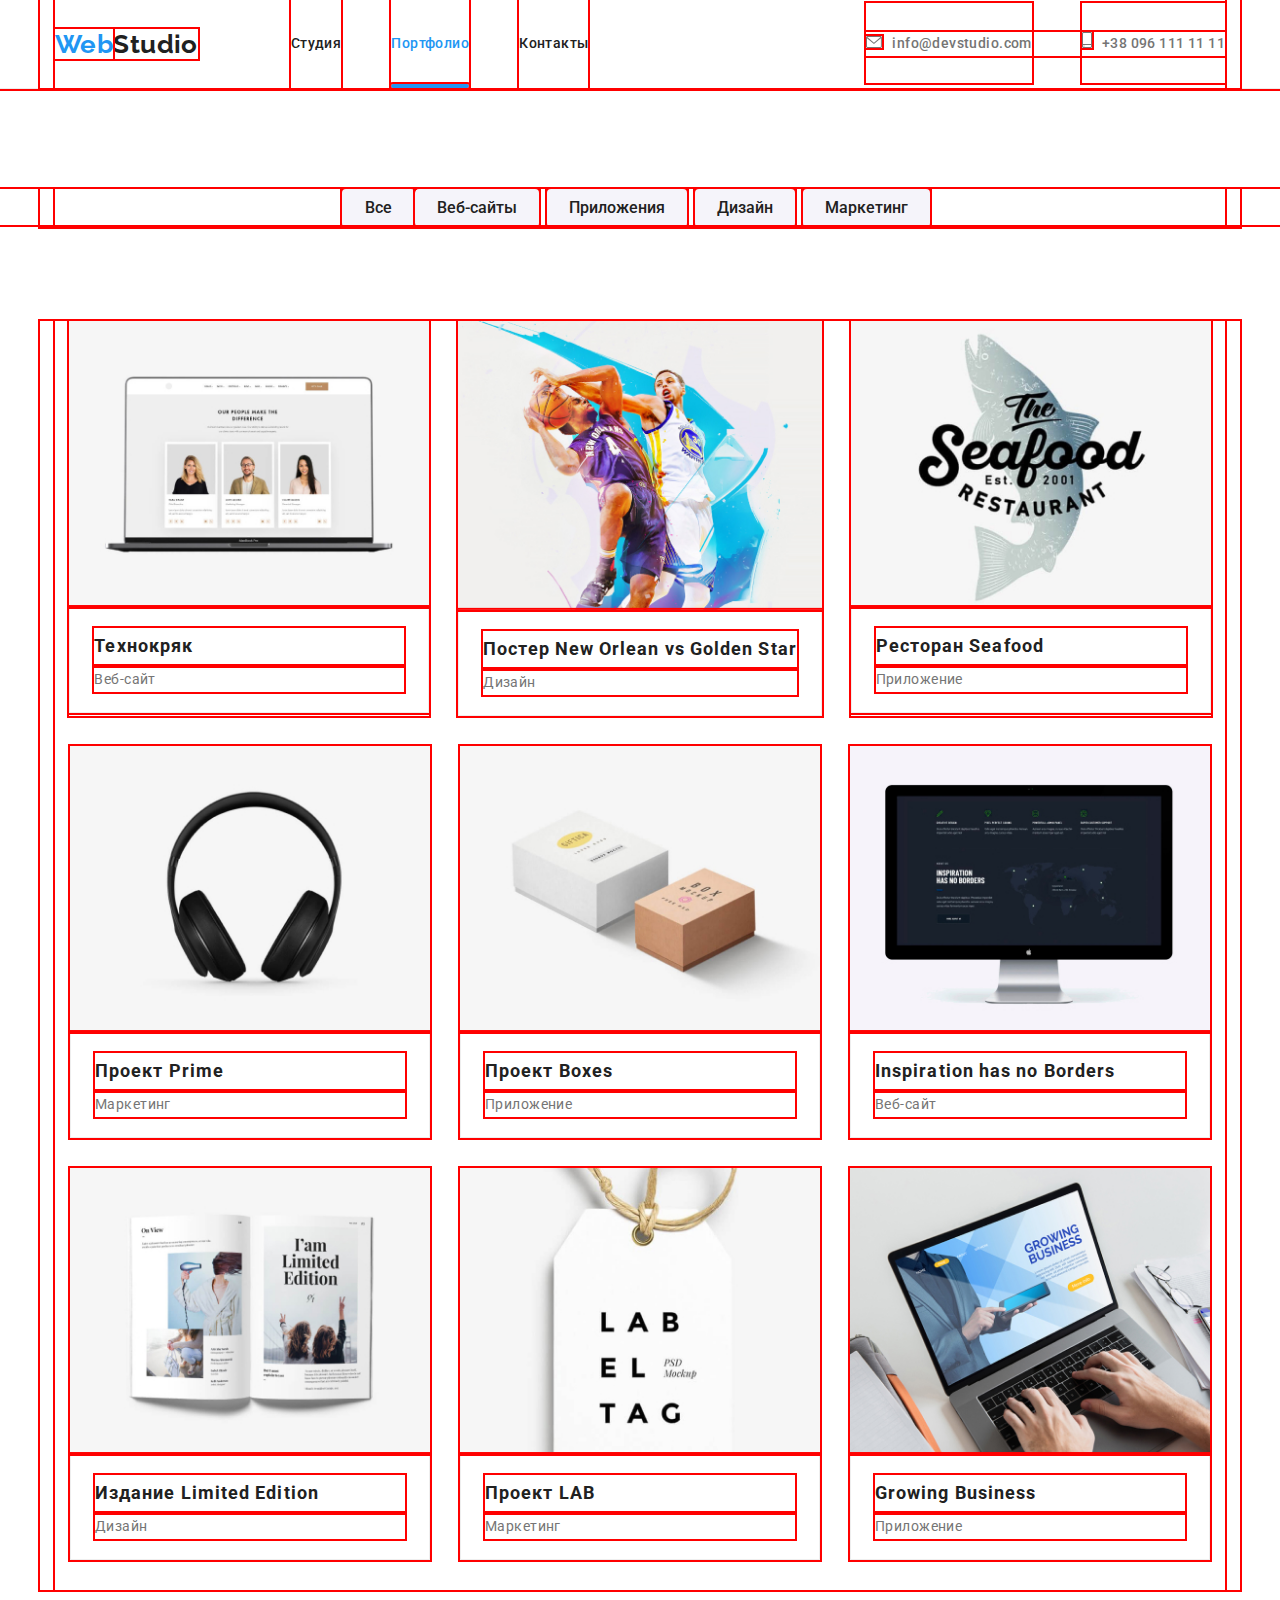
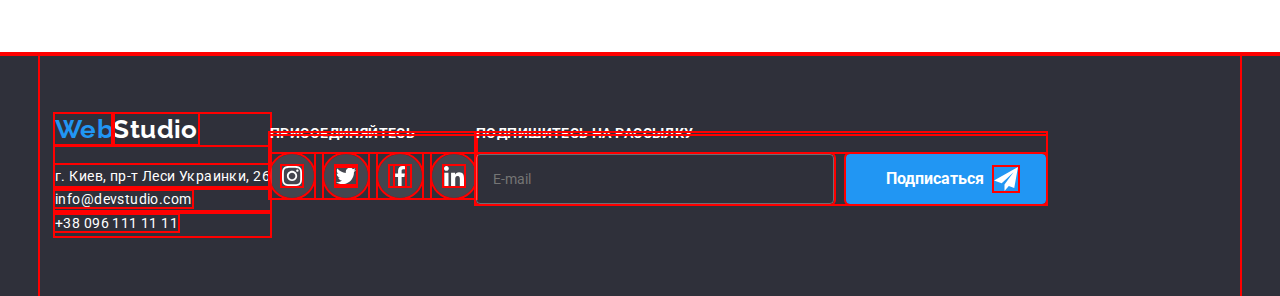
==== commit a16b3349: "змінює шлях картинок з портфоліо" ====
--- a/portfolio.html
+++ b/portfolio.html
@@ -136,13 +136,13 @@
         <a class="works__link link" href="">
         <div class="works__overlay">
             <picture>
-                <source srcset="./images/desktop/portfolio_2_desktop1x.jpg 1x, ./images/desktop/portfolio_2_desktop2x.jpg 2x"
-                media="(min-width: 1200px)" />
-                
-                <source srcset="./images/tablet/portfolio_2_tablet1x.jpg 1x, ./images/tablet/portfolio_2_tablet2x.jpg 2x"
-                media="(min-width: 768px)" />
-                
-                <source srcset="./images/mobile/portfolio_2_mobile1x.jpg 1x, ./images/mobile/portfolio_2_mobile2x.jpg 2x"
+                <source srcset="./../images/desktop/portfolio_2_desktop1x.jpg 1x, ./../images/desktop/portfolio_2_desktop2x.jpg 2x"
+                media="(min-width: 1200px)" />
+                
+                <source srcset="./../images/tablet/portfolio_2_tablet1x.jpg 1x, ./../images/tablet/portfolio_2_tablet2x.jpg 2x"
+                media="(min-width: 768px)" />
+                
+                <source srcset="./../images/mobile/portfolio_2_mobile1x.jpg 1x, ./../images/mobile/portfolio_2_mobile2x.jpg 2x"
                 media="(max-width: 767px)" />
                 <img src="./images/Page2_portfolio/Portfolio2.jpg" width="370" height="294"
                     alt="Постер со спортсменами баскетболистами">
--- a/css/main.min.css
+++ b/css/main.min.css
@@ -1,2 +1,2 @@
-:root{--main-text-colour: #757575;--background-colour: #ffffff;--accent-colour: #2196f3;--title-colour: #212121;--ligth-text-colour: #ffffff;--dark-bg-colour: #2f303a;--light-bg-colour: #f5f4fa;--font: Roboto, sans-serif}body{font-family:var(--font);font-size:14px;line-height:1.71;letter-spacing:0.03em;color:var(--main-text-colour);background-color:var(--background-colour);margin:0}*,*::before,*::after{box-sizing:inherit}a{text-decoration:none}button{border:none}.visually-hidden{position:absolute !important;clip:rect(1px 1px 1px 1px);clip:rect(1px, 1px, 1px, 1px);padding:0 !important;border:0 !important;height:1px !important;width:1px !important;overflow:hidden}h1,h2,h3,h4,p{margin-top:0px;margin-bottom:0px}.link{text-decoration:none;color:inherit}.list{list-style:none;padding:0px;margin:0px}@media screen and (max-width: 1119.98px){.section{padding-bottom:60px;padding-top:60px}}@media screen and (min-width: 1200px){.section{padding-bottom:94px;padding-top:94px}}img{display:block;width:100%;height:auto}.container{width:100%;padding:0 15px;margin:0 auto;box-sizing:border-box}@media screen and (min-width: 480px){.container{max-width:480px}}@media screen and (min-width: 768px){.container{max-width:768px}}@media screen and (min-width: 1200px){.container{max-width:1200px}}.section__title{margin-bottom:50px;font-weight:700;font-size:36px;line-height:1.17;text-align:center;color:var(--title-colour)}.page-header{border-bottom:1px solid #ececec;justify-content:space-between;padding:0}.novigation{display:flex;width:100%;justify-content:space-between;align-items:center}.main-menu{display:flex;width:100%;justify-content:space-between;align-items:center}.main-novigation{display:flex;align-items:center;margin-right:auto}.logo{color:var(--title-colour);font-family:Raleway;font-weight:700;font-size:26px;line-height:1.19}.logo:hover,.logo:focus{text-decoration:underline}.logo-textcolor{color:var(--accent-colour)}.studio-textcolor{color:var(--ligth-text-colour)}.link-logo{align-items:center;margin-right:93px}.site-nav{display:flex}@media screen and (max-width: 767.98px){.site-nav{display:none}}.site-nav__item{color:var(--title-colour);font-weight:500}.site-nav__link{position:relative;display:block;padding-top:32px;padding-bottom:32px;transition:color 250ms cubic-bezier(0.4, 0, 0.2, 1)}.site-nav__link:hover,.site-nav__link:focus{color:var(--accent-colour)}.site-nav__link--current::after{position:absolute;content:'';display:block;margin-top:28px;width:100%;height:4px;background:#2196f3;border-radius:2px}.site-nav__link--current{color:var(--accent-colour)}.site-nav__item+.site-nav__item{margin-left:50px}@media screen and (max-width: 1119.98px){.auth-nav{display:flex;flex-direction:column;align-items:flex-start}}@media screen and (max-width: 767.98px){.auth-nav{display:none}}@media screen and (min-width: 1200px){.auth-nav{display:flex;margin-left:auto;align-items:center}}@media screen and (max-width: 1119.98px){.auth-nav__item+.auth-nav__item{margin-top:10px}}@media screen and (min-width: 1200px){.auth-nav__item+.auth-nav__item{margin-left:50px}}.auth-nav__link{padding-top:32px;padding-bottom:32px;font-weight:500;transition:color 250ms cubic-bezier(0.4, 0, 0.2, 1)}.auth-nav__link:hover,.auth-nav__link:focus{color:var(--accent-colour)}.auth-nav__link:hover:hover .auth-nav__icon,.auth-nav__link:hover:focus .auth-nav__icon,.auth-nav__link:focus:hover .auth-nav__icon,.auth-nav__link:focus:focus .auth-nav__icon{fill:currentColor}.auth-nav__icon{margin-right:10px;fill:currentColor}.button{display:block;font-family:inherit;text-align:center;text-align:center;border-color:1px solid transparent;cursor:pointer;transition:color 250ms cubic-bezier(0.4, 0, 0.2, 1),background-color 250ms cubic-bezier(0.4, 0, 0.2, 1)}@media screen and (max-width: 767.98px){.button{margin-bottom:15px}}@media screen and (max-width: 767.98px){.button__list{justify-content:start;margin-top:60px}}.hero{background-color:var(--dark-bg-colour);background-image:linear-gradient(rgba(47,48,58,0.4), rgba(47,48,58,0.4)),url("../images/hero.jpg"),url("../images/mobile/hero_mobile1x.jpg");background-repeat:no-repeat;width:1600px;width:100%;height:600px;padding-top:200px;padding-bottom:200px;overflow:hidden}@media (min-device-pixel-ratio: 2), (min-resolution: 192dpi), (min-resolution: 2dppx){.hero{background-image:url("../images/mobile/hero_mobile2x.jpg")}}@media screen and (min-width: 480px){.hero{background-image:url("../images/tablet/hero_tablet1x.jpg")}}@media screen and (min-width: 480px) and (min-device-pixel-ratio: 2), screen and (min-width: 480px) and (min-resolution: 192dpi), screen and (min-width: 480px) and (min-resolution: 2dppx){.hero{background-image:url("../images/tablet/hero_tablet2x.jpg")}}@media screen and (min-width: 768px){.hero{background-image:url("../images/desktop/hero_desktop1x.jpg")}}@media screen and (min-width: 768px) and (min-device-pixel-ratio: 2), screen and (min-width: 768px) and (min-resolution: 192dpi), screen and (min-width: 768px) and (min-resolution: 2dppx){.hero{background-image:url("../images/desktop/hero_desktop2x.jpg")}}.hero__title{font-weight:900;font-size:44px;line-height:1.36;text-align:center;letter-spacing:0.06em;text-transform:uppercase;color:var(--ligth-text-colour);margin:0 auto 30px;max-width:696px;width:100%}.hero__button{display:block;border-radius:4px;padding:10px 32px;min-width:200px;margin:0 auto;font-family:inherit;font-weight:700;font-size:16px;line-height:1.86;color:var(--ligth-text-colour);background-color:var(--accent-colour);cursor:pointer;align-items:center;text-align:center;transition:background-color 250ms cubic-bezier(0.4, 0, 0.2, 1)}.hero__button:hover,.hero__button:focus{background-color:#188ce8}.section-benefit__title{margin:0px;padding:0px}.benefit-list__title{margin-bottom:10px;margin-top:30px;font-weight:700;font-size:14px;line-height:1.14;text-transform:uppercase;color:var(--title-colour)}@media screen and (min-width: 480px){.benefit-list__title{text-align:center}}@media screen and (min-width: 768px){.benefit-list__title{text-align:left}}@media screen and (min-width: 768px){.benefit-list{display:flex;flex-wrap:wrap;justify-content:space-around;padding:0px;margin:0px}}@media screen and (min-width: 1200px){.benefit-list{display:flex;padding:0px;margin:0px}}@media screen and (min-width: 768px){.benefit-list__item{flex-basis:calc((100% - 30px * 2) / 2)}}@media screen and (min-width: 1200px){.benefit-list__item{flex-basis:calc((100% - 30px * 4) / 4)}}.benefit-list__item::before{display:flex;background-size:contain;content:'';background-repeat:no-repeat;background-size:70px 70px;background-position:center;background-color:#f5f4fa}@media screen and (max-width: 767.98px){.benefit-list__item::before{width:100%;height:120px;max-width:450px}}@media screen and (min-width: 768px){.benefit-list__item::before{height:120px;width:354px}}@media screen and (min-width: 1200px){.benefit-list__item::before{height:120px;width:270px}}.benefit-list__item:nth-child(1)::before{background-image:url("../images/antenna.svg")}.benefit-list__item:nth-child(2)::before{background-image:url("../images/clock.svg")}.benefit-list__item:nth-child(3)::before{background-image:url("../images/diagram.svg")}.benefit-list__item:nth-child(4)::before{background-image:url("../images/astronaut.svg")}@media screen and (max-width: 1119px){.section-activities{display:none}}.activities-list{display:flex;padding:0;margin:0;margin-bottom:-30px;justify-content:space-around}.activities-list__item{position:relative;flex-basis:calc((100% - 30px * 3) / 3);margin-bottom:30px}.activities-list__text{position:absolute;bottom:0;left:0;padding-top:27px;padding-bottom:27px;width:100%;white-space:nowrap;font-weight:400;font-size:14px;line-height:1.14;text-align:center;text-transform:uppercase;color:var(--ligth-text-colour);background-color:rgba(47,48,58,0.8)}.team-section{background-color:var(--light-bg-colour)}.team-list__title{margin-bottom:10px;font-weight:500;font-size:16px;line-height:1.19;color:var(--title-colour);text-align:center}@media screen and (min-width: 768px){.team-list{display:flex;flex-wrap:wrap;justify-content:space-around;padding:0;margin:0}}@media screen and (min-width: 1200px){.team-list{flex-wrap:nowrap}}@media screen and (min-width: 480px){.team-list__item{margin-top:30px;text-align:center;box-shadow:0px 1px 3px rgba(0,0,0,0.12),0px 1px 1px rgba(0,0,0,0.14),0px 2px 1px rgba(0,0,0,0.2);border-radius:0px 0px 4px 4px}}@media screen and (min-width: 768px){.team-list__item{flex-basis:calc((100% / 2) - 30px)}}@media screen and (min-width: 1200px){.team-list__item{flex-basis:calc((100% / 4) - 30px)}}.team-list__text{text-align:center;margin-bottom:16px}.team-list__content{padding-bottom:30px;padding-top:30px;padding-left:24px;padding-right:24px;background-color:var(--background-colour)}.social-icons{display:flex;justify-content:center}.social-icons__icon{width:20px;height:20px;fill:var(--main-text-colour)}.social-icons__item+.social-icons__item{margin-left:10px}.social-icons__link{display:flex;justify-content:center;align-items:center;width:44px;height:44px;border-radius:50%;transition:background-color 250ms cubic-bezier(0.4, 0, 0.2, 1)}.social-icons__link:hover,.social-icons__link:focus{background-color:var(--accent-colour)}.social-icons__link:hover .social-icons__icon,.social-icons__link:focus .social-icons__icon{fill:var(--ligth-text-colour)}.social-icons--footer{display:inline-flex}.social-icons__icon--footer{width:20px;height:20px;fill:var(--ligth-text-colour)}.social-icons__link{display:flex;justify-content:center;align-items:center;width:44px;height:44px;border-radius:50%;background:rgba(255,255,255,0.1)}.clients-section{padding-top:94px;padding-bottom:94px}.clients-list{display:flex;margin-bottom:-30px;justify-content:space-between;flex-wrap:wrap}.clients-list__link{display:flex;flex-wrap:wrap;justify-content:center;align-items:center;height:90px;width:100%;border:1px solid #afb1b8;border-radius:4px;transition:border 250ms cubic-bezier(0.4, 0, 0.2, 1)}@media screen and (max-width: 767.98px){.clients-list__link{max-width:210px}}@media screen and (min-width: 768px){.clients-list__link{max-width:226px}}@media screen and (min-width: 1200px){.clients-list__link{flex-wrap:nowrap;max-width:170px}}.clients-list__link:hover,.clients-list__link:focus{border:1px solid var(--accent-colour)}.clients-list__link:hover .clients-list__icon,.clients-list__link:focus .clients-list__icon{fill:var(--accent-colour)}.clients-list__item{margin-bottom:30px}@media screen and (max-width: 767.98px){.clients-list__item{flex-basis:calc((100% - 30px * 2) / 2)}}@media screen and (min-width: 768px){.clients-list__item{flex-basis:calc((100% - 30px * 3) / 3)}}@media screen and (min-width: 1200px){.clients-list__item{flex-basis:calc((100% - 30px * 6) / 6)}}.clients-list__icon{fill:#afb1b8;transition:fill 250ms cubic-bezier(0.4, 0, 0.2, 1)}.footer-section{background-color:var(--dark-bg-colour)}.footer-block{padding-top:60px;padding-bottom:60px}@media screen and (min-width: 768px) and (max-width: 1119px){.footer-block{display:flex;flex-wrap:wrap;justify-content:space-between;align-items:baseline;padding-left:76px;padding-right:89px}}@media screen and (min-width: 1200px){.footer-block{display:flex;align-items:baseline;padding-left:15px;padding-right:15px;flex-basis:calc((50%-45px) / 2)}}.footer-block__logo{display:block;margin-bottom:20px}@media screen and (max-width: 767px){.footer-block__logo{text-align:center}}@media screen and (min-width: 768px){.footer-block__logo{text-align:center}}@media screen and (min-width: 1200px){.footer-block__logo{text-align:left}}@media screen and (min-width: 1200px){.footer-block:last-child{flex-basis:calc(50%-15px)}}.footer-links__title{display:block;margin-bottom:20px;font-weight:700;font-size:14px;line-height:1.17px;color:var(--ligth-text-colour)}@media screen and (max-width: 767px){.footer-links__title{text-align:center}}@media screen and (min-width: 768px){.footer-links__title{text-align:center}}@media screen and (min-width: 1200px){.footer-links__title{text-align:left}}.footer-links{display:block}@media screen and (max-width: 767px){.footer-links{text-align:center;margin-bottom:60px}}@media screen and (min-width: 768px){.footer-links{flex-basis:calc(100%-76px / 2)}}@media screen and (min-width: 1200px){.footer-links{flex-basis:calc((50%-45px) / 2);text-align:left}}.adress-block{display:block}@media screen and (max-width: 767px){.adress-block{margin-left:auto;margin-right:auto;margin-bottom:60px;align-content:center;text-align:center}}@media screen and (min-width: 768px){.adress-block{margin:0}}@media screen and (min-width: 1200px){.adress-block{flex-basis:calc((50%-45px) / 2);text-align:left;margin:0}}.adress-list__item{font-weight:400;font-style:normal;font-size:14px;line-height:1.71;color:var(--ligth-text-colour)}.adress-list__link{color:var(--ligth-text-colour);font-style:normal;transition:color 250ms cubic-bezier(0.4, 0, 0.2, 1)}.adress-list__link:hover,.adress-list__link:focus{color:var(--accent-colour)}@media screen and (max-width: 1119px){.subscribe{text-align:center;margin-top:60px;margin-bottom:0;margin-left:auto;margin-right:auto}}@media screen and (min-width: 1200px){.subscribe{text-align:left;margin:0}}.subscribe__title{display:block;margin-bottom:20px;font-weight:700;font-size:14px;line-height:1.17px;color:var(--ligth-text-colour)}@media screen and (min-width: 1200px){.subscribe__title{text-align:left}}.subscribe__items{display:flex}@media screen and (max-width: 767.98px){.subscribe__items{flex-direction:column}}@media screen and (min-width: 768px){.subscribe__items{display:block}}@media screen and (min-width: 1200px){.subscribe__items{display:flex;flex-wrap:nowrap}}.subscribe__input{display:block;height:50px;margin-right:12px;padding:16px;background-color:transparent;border:1px solid rgba(255,255,255,0.3);border-radius:4px;width:100%}@media screen and (min-width: 768px){.subscribe__input{width:450px}}@media screen and (min-width: 1200px){.subscribe__input{width:358px}}.submit__button{position:relative;display:block;border-radius:4px;padding-top:10px;padding-bottom:10px;padding-right:29px;min-width:200px;font-family:inherit;font-weight:700;font-size:16px;line-height:1.86;color:var(--ligth-text-colour);background-color:var(--accent-colour);cursor:pointer;align-items:center;text-align:center;transition:background-color 250ms cubic-bezier(0.4, 0, 0.2, 1)}.submit__button:hover,.submit__button:focus{background-color:#188ce8}@media screen and (max-width: 1119px){.submit__button{margin-top:20px;margin-left:auto;margin-right:auto}}@media screen and (min-width: 1200px){.submit__button{margin:0}}.submit__button::after{content:'';position:absolute;top:50%;transform:translateY(-50%);display:inline-block;margin-left:10px;margin-right:13px;width:24px;height:24px;background-color:transparent;background-image:url("../images/icon/iconsend.svg")}.backdrop{position:fixed;top:0;left:0;width:100%;height:100%;opacity:1;transition:opacity 250ms cubic-bezier(0.4, 0, 0.2, 1);background-color:rgba(0,0,0,0.2)}.modal{position:absolute;top:50%;left:50%;transform:translate(-50%, -50%) scale(1);min-width:528px;min-height:581px;padding:37px 40px;background-color:var(--background-colour);box-shadow:0px 1px 3px rgba(0,0,0,0.12),0px 1px 1px rgba(0,0,0,0.14),0px 2px 1px rgba(0,0,0,0.2);border-radius:4px;transition:transform 250ms cubic-bezier(0.4, 0, 0.2, 1)}.is-hidden .modal{transform:translate(100%, 100%) scale(0.2)}.backdrop.is-hidden{opacity:0;visibility:hidden;pointer-events:none}.modal__button-close{position:absolute;top:8px;right:8px;width:30px;height:30px;background-color:transparent;border:1px solid rgba(0,0,0,0.1);border-radius:50%;cursor:pointer}.modal__button-close:hover .modal__icon-close,.modal__button-close:focus .moda__icon-close{fill:var(--accent-colour);transition:transform 250ms cubic-bezier(0.4, 0, 0.2, 1)}.modal__link{color:var(--accent-colour);text-decoration:underline}.modal__send-button{display:block;border-radius:4px;padding:10px 32px;min-width:200px;margin:0 auto;font-family:inherit;font-weight:700;font-size:16px;line-height:1.86;color:var(--ligth-text-colour);background-color:var(--accent-colour);cursor:pointer;align-items:center;text-align:center;transition:background-color 250ms cubic-bezier(0.4, 0, 0.2, 1)}.modal__send-button:hover,.modal__send-button:focus{background-color:#188ce8}.mobile-menu-btn{position:relative;top:0;right:10px;z-index:105;width:40px;height:40px;background-color:transparent;border:none;cursor:pointer}@media screen and (min-width: 768px){.mobile-menu-btn{display:none}}.mobile-menu-icon{width:40px;height:40px}.mobile-menu-icon:focus,.mobile-menu-icon:hover{fill:var(--accent-colour)}.icon-close{display:none}.is-open .icon-close{display:block}.is-open .icon-menu{display:none}.mobile-menu{position:fixed;top:0;right:-100%;z-index:100;display:flex;flex-direction:column;width:100%;max-width:480px;height:100vh;padding:40px 48px 83px;background:#ffffff;transition:right 0.5s;overflow-y:scroll}.mobile-menu.is-open{right:0;top:0}.mobile-menu .menu{flex-direction:column;font-size:40px;line-height:1.17;font-weight:500;letter-spacing:0.02em;margin-bottom:200px}.mobile-menu .menu__item{margin-bottom:32px}.menu__link--current{color:var(--accent-colour)}.auth-nav--mobile{flex-direction:column;font-weight:500;font-size:24px;line-height:1.17;letter-spacing:0.02em}.auth-nav--mobile__item{margin-bottom:32px}.auth-nav--mobile__item:focus,.auth-nav--mobile__item:hover{color:var(--accent-colour)}.social-icons--mobile{display:flex;justify-content:space-around;margin-top:64px;color:var(--accent-colour)}.form__title{margin-bottom:12px;font-weight:700;font-size:20px;line-height:1.17;text-align:center;color:var(--title-colour)}.form__field{position:relative;display:block}.form__label{display:block}.form__input{width:448px;height:40px;padding-left:42px;margin-top:10px;margin-bottom:10px;border:1px solid rgba(33,33,33,0.2);border-radius:4px;cursor:pointer}.form__input:focus{outline:transparent;border:1px solid var(--accent-colour);border-radius:4px;transition:transform 250ms cubic-bezier(0.4, 0, 0.2, 1)}.form__textarea{width:448px;padding:12px 16px;margin-top:10px;margin-bottom:20px;border:1px solid rgba(33,33,33,0.2);border-radius:4px;resize:none}.form__textarea-label{display:block}.form__textarea:focus{outline:transparent;border:1px solid var(--accent-colour);border-radius:4px;transition:transform 250ms cubic-bezier(0.4, 0, 0.2, 1)}.form__icon{position:absolute;top:45px;left:15px;fill:var(--title-colour);transition:transform 250ms cubic-bezier(0.4, 0, 0.2, 1)}.form__input:focus+.icon-form{fill:var(--accent-colour);transition:transform 250ms cubic-bezier(0.4, 0, 0.2, 1)}.checkbox-label{display:block;margin-bottom:30px}.checkbox-label__checkbox{position:absolute;-webkit-appearance:none;-moz-appearance:none;appearance:none}.checkbox-label__icon{display:inline-block;width:16px;height:15px;margin-right:7px;border:1px solid var(--title-colour)}.checkbox-label__checkbox:checked+.checkbox-label__icon{background-color:var(--accent-colour);background-image:url("../images/iconcheck.svg");background-size:contain;background-origin:border-box;border:transparent}.button{display:block;padding-left:22px;padding-right:22px;padding-top:6px;padding-bottom:6px;min-width:73px;border-radius:4px;font-family:inherit;font-weight:500;font-size:16px;line-height:1.62;text-align:center;color:var(--title-colour);border-color:1px solid transparent;background-color:var(--light-bg-colour);cursor:pointer;transition:color 250ms cubic-bezier(0.4, 0, 0.2, 1),background-color 250ms cubic-bezier(0.4, 0, 0.2, 1)}.button:hover,.button:focus{color:var(--ligth-text-colour);background-color:var(--accent-colour)}.button__list{display:flex}@media screen and (max-width: 767.98px){.button__list{flex-wrap:wrap}}@media screen and (min-width: 768px){.button__list{flex-wrap:nowrap;justify-content:center;margin-top:100px}}@media screen and (max-width: 767.98px){.button__list .item:not(:last-child){margin-right:8px}}@media screen and (min-width: 768px){.button__list .item+.item{margin-right:8px}}.works__title{font-weight:700;font-size:18px;line-height:2;letter-spacing:0.06em;color:var(--title-colour);text-align:left}@media screen and (min-width: 768px){.works__list{display:flex;flex-wrap:wrap;justify-content:space-around;margin-bottom:-30px}}@media screen and (max-width: 767.98px){.works__item{margin-bottom:30px}}@media screen and (min-width: 768px){.works__item{flex-basis:calc(100% / 2 - 30px);margin-bottom:30px}}@media screen and (min-width: 1200px){.works__item{flex-basis:calc(100% / 3 - 30px)}}.works__title{margin-bottom:4px}@media screen and (min-width: 1200px){.works__title{white-space:nowrap}}.card__item{padding-left:24px;padding-right:24px;padding-top:20px;padding-bottom:20px;border:1px solid #eeeeee;background-color:var(--background-colour)}.works__link{display:block;transition:box-shadow 250ms cubic-bezier(0.4, 0, 0.2, 1)}.works__link:hover,.works__link:focus{box-shadow:0px 1px 1px rgba(0,0,0,0.12),0px 4px 4px rgba(0,0,0,0.06),1px 4px 6px rgba(0,0,0,0.16)}.works__overlay{position:relative;overflow:hidden}.works__discribe{position:absolute;display:block;top:0;left:0;font-weight:400;font-size:18px;line-height:1.56;color:var(--ligth-text-colour);text-align:left;padding:63px 24px;opacity:0}.works__item:hover .works__discribe,.works__item:focus .works__discribe{opacity:1}.works__overlay::before{position:absolute;content:'';display:inline-block;width:100%;height:100%;top:0;left:0;background-color:rgba(33,150,243,0.9);transform:translatey(100%);transition:transform 250ms cubic-bezier(0.4, 0, 0.2, 1)}.works__overlay:hover::before,.works__overlay:focus::before{opacity:1}.works__item:hover .works__overlay::before,.works__item:focus .works__overlay::before{transform:translatey(0)}
+:root{--main-text-colour: #757575;--background-colour: #ffffff;--accent-colour: #2196f3;--title-colour: #212121;--ligth-text-colour: #ffffff;--dark-bg-colour: #2f303a;--light-bg-colour: #f5f4fa;--font: Roboto, sans-serif}body{font-family:var(--font);font-size:14px;line-height:1.71;letter-spacing:0.03em;color:var(--main-text-colour);background-color:var(--background-colour);margin:0}*,*::before,*::after{box-sizing:inherit;outline:2px solid red}a{text-decoration:none}button{border:none}.visually-hidden{position:absolute !important;clip:rect(1px 1px 1px 1px);clip:rect(1px, 1px, 1px, 1px);padding:0 !important;border:0 !important;height:1px !important;width:1px !important;overflow:hidden}h1,h2,h3,h4,p{margin-top:0px;margin-bottom:0px}.link{text-decoration:none;color:inherit}.list{list-style:none;padding:0px;margin:0px}@media screen and (max-width: 1119.98px){.section{padding-bottom:60px;padding-top:60px}}@media screen and (min-width: 1200px){.section{padding-bottom:94px;padding-top:94px}}img{display:block;width:100%;height:auto}.container{width:100%;padding:0 15px;margin:0 auto;box-sizing:border-box}@media screen and (min-width: 480px){.container{max-width:480px}}@media screen and (min-width: 768px){.container{max-width:768px}}@media screen and (min-width: 1200px){.container{max-width:1200px}}.section__title{margin-bottom:50px;font-weight:700;font-size:36px;line-height:1.17;text-align:center;color:var(--title-colour)}.page-header{border-bottom:1px solid #ececec;justify-content:space-between;padding:0}.novigation{display:flex;width:100%;justify-content:space-between;align-items:center}.main-menu{display:flex;width:100%;justify-content:space-between;align-items:center}.main-novigation{display:flex;align-items:center;margin-right:auto}.logo{color:var(--title-colour);font-family:Raleway;font-weight:700;font-size:26px;line-height:1.19}.logo:hover,.logo:focus{text-decoration:underline}.logo-textcolor{color:var(--accent-colour)}.studio-textcolor{color:var(--ligth-text-colour)}.link-logo{align-items:center;margin-right:93px}.site-nav{display:flex}@media screen and (max-width: 767.98px){.site-nav{display:none}}.site-nav__item{color:var(--title-colour);font-weight:500}.site-nav__link{position:relative;display:block;padding-top:32px;padding-bottom:32px;transition:color 250ms cubic-bezier(0.4, 0, 0.2, 1)}.site-nav__link:hover,.site-nav__link:focus{color:var(--accent-colour)}.site-nav__link--current::after{position:absolute;content:'';display:block;margin-top:28px;width:100%;height:4px;background:#2196f3;border-radius:2px}.site-nav__link--current{color:var(--accent-colour)}.site-nav__item+.site-nav__item{margin-left:50px}@media screen and (max-width: 1119.98px){.auth-nav{display:flex;flex-direction:column;align-items:flex-start}}@media screen and (max-width: 767.98px){.auth-nav{display:none}}@media screen and (min-width: 1200px){.auth-nav{display:flex;margin-left:auto;align-items:center}}@media screen and (max-width: 1119.98px){.auth-nav__item+.auth-nav__item{margin-top:10px}}@media screen and (min-width: 1200px){.auth-nav__item+.auth-nav__item{margin-left:50px}}.auth-nav__link{padding-top:32px;padding-bottom:32px;font-weight:500;transition:color 250ms cubic-bezier(0.4, 0, 0.2, 1)}.auth-nav__link:hover,.auth-nav__link:focus{color:var(--accent-colour)}.auth-nav__link:hover:hover .auth-nav__icon,.auth-nav__link:hover:focus .auth-nav__icon,.auth-nav__link:focus:hover .auth-nav__icon,.auth-nav__link:focus:focus .auth-nav__icon{fill:currentColor}.auth-nav__icon{margin-right:10px;fill:currentColor}.button{display:block;font-family:inherit;text-align:center;text-align:center;border-color:1px solid transparent;cursor:pointer;transition:color 250ms cubic-bezier(0.4, 0, 0.2, 1),background-color 250ms cubic-bezier(0.4, 0, 0.2, 1)}@media screen and (max-width: 767.98px){.button{margin-bottom:15px}}@media screen and (max-width: 767.98px){.button__list{justify-content:start;margin-top:60px}}.hero{background-color:var(--dark-bg-colour);background-image:linear-gradient(rgba(47,48,58,0.4), rgba(47,48,58,0.4)),url("../images/hero.jpg"),url("./../images/mobile/hero_mobile1x.jpg");background-repeat:no-repeat;background-position:top;max-width:1600px;width:100%;padding-top:118px;padding-bottom:118px;overflow:hidden}@media (min-device-pixel-ratio: 2), (min-resolution: 192dpi), (min-resolution: 2dppx){.hero{background-image:url("./../images/mobile/hero_mobile2x.jpg")}}@media screen and (min-width: 480px){.hero{background-image:url("./../images/tablet/hero_tablet1x.jpg")}}@media screen and (min-width: 480px) and (min-device-pixel-ratio: 2), screen and (min-width: 480px) and (min-resolution: 192dpi), screen and (min-width: 480px) and (min-resolution: 2dppx){.hero{background-image:url("./../images/tablet/hero_tablet2x.jpg")}}@media screen and (min-width: 768px){.hero{background-image:url("./../images/desktop/hero_desktop1x.jpg")}}@media screen and (min-width: 768px) and (min-device-pixel-ratio: 2), screen and (min-width: 768px) and (min-resolution: 192dpi), screen and (min-width: 768px) and (min-resolution: 2dppx){.hero{background-image:url("./../images/desktop/hero_desktop2x.jpg")}}.hero__title{font-weight:900;font-size:44px;line-height:1.36;text-align:center;letter-spacing:0.06em;text-transform:uppercase;color:var(--ligth-text-colour);margin:0 auto 30px;max-width:696px;width:100%}.hero__button{display:block;border-radius:4px;padding:10px 32px;min-width:200px;margin:0 auto;font-family:inherit;font-weight:700;font-size:16px;line-height:1.86;color:var(--ligth-text-colour);background-color:var(--accent-colour);cursor:pointer;align-items:center;text-align:center;transition:background-color 250ms cubic-bezier(0.4, 0, 0.2, 1)}.hero__button:hover,.hero__button:focus{background-color:#188ce8}.section-benefit__title{margin:0px;padding:0px}.benefit-list__title{margin-bottom:10px;margin-top:30px;font-weight:700;font-size:14px;line-height:1.14;text-transform:uppercase;color:var(--title-colour)}@media screen and (min-width: 480px){.benefit-list__title{text-align:center}}@media screen and (min-width: 768px){.benefit-list__title{text-align:left}}@media screen and (min-width: 768px){.benefit-list{display:flex;flex-wrap:wrap;justify-content:space-around;padding:0px;margin:0px}}@media screen and (min-width: 1200px){.benefit-list{display:flex;padding:0px;margin:0px}}@media screen and (min-width: 768px){.benefit-list__item{flex-basis:calc((100% - 30px * 2) / 2)}}@media screen and (min-width: 1200px){.benefit-list__item{flex-basis:calc((100% - 30px * 4) / 4)}}.benefit-list__item::before{display:flex;background-size:contain;content:'';background-repeat:no-repeat;background-size:70px 70px;background-position:center;background-color:#f5f4fa}@media screen and (max-width: 767.98px){.benefit-list__item::before{width:100%;height:120px;max-width:450px}}@media screen and (min-width: 768px){.benefit-list__item::before{height:120px;width:354px}}@media screen and (min-width: 1200px){.benefit-list__item::before{height:120px;width:270px}}.benefit-list__item:nth-child(1)::before{background-image:url("../images/antenna.svg")}.benefit-list__item:nth-child(2)::before{background-image:url("../images/clock.svg")}.benefit-list__item:nth-child(3)::before{background-image:url("../images/diagram.svg")}.benefit-list__item:nth-child(4)::before{background-image:url("../images/astronaut.svg")}@media screen and (max-width: 1119px){.section-activities{display:none}}.activities-list{display:flex;padding:0;margin:0;margin-bottom:-30px;justify-content:space-around}.activities-list__item{position:relative;flex-basis:calc((100% - 30px * 3) / 3);margin-bottom:30px}.activities-list__text{position:absolute;bottom:0;left:0;padding-top:27px;padding-bottom:27px;width:100%;white-space:nowrap;font-weight:400;font-size:14px;line-height:1.14;text-align:center;text-transform:uppercase;color:var(--ligth-text-colour);background-color:rgba(47,48,58,0.8)}.team-section{background-color:var(--light-bg-colour)}.team-list__title{margin-bottom:10px;font-weight:500;font-size:16px;line-height:1.19;color:var(--title-colour);text-align:center}@media screen and (min-width: 768px){.team-list{display:flex;flex-wrap:wrap;justify-content:space-around;padding:0;margin:0}}@media screen and (min-width: 1200px){.team-list{flex-wrap:nowrap}}@media screen and (min-width: 480px){.team-list__item{margin-top:30px;text-align:center;box-shadow:0px 1px 3px rgba(0,0,0,0.12),0px 1px 1px rgba(0,0,0,0.14),0px 2px 1px rgba(0,0,0,0.2);border-radius:0px 0px 4px 4px}}@media screen and (min-width: 768px){.team-list__item{flex-basis:calc((100% / 2) - 30px)}}@media screen and (min-width: 1200px){.team-list__item{flex-basis:calc((100% / 4) - 30px)}}.team-list__text{text-align:center;margin-bottom:16px}.team-list__content{padding-bottom:30px;padding-top:30px;padding-left:24px;padding-right:24px;background-color:var(--background-colour)}.social-icons{display:flex;justify-content:center}.social-icons__icon{width:20px;height:20px;fill:var(--main-text-colour)}.social-icons__item+.social-icons__item{margin-left:10px}.social-icons__link{display:flex;justify-content:center;align-items:center;width:44px;height:44px;border-radius:50%;transition:background-color 250ms cubic-bezier(0.4, 0, 0.2, 1)}.social-icons__link:hover,.social-icons__link:focus{background-color:var(--accent-colour)}.social-icons__link:hover .social-icons__icon,.social-icons__link:focus .social-icons__icon{fill:var(--ligth-text-colour)}.social-icons--footer{display:inline-flex}.social-icons__icon--footer{width:20px;height:20px;fill:var(--ligth-text-colour)}.social-icons__link{display:flex;justify-content:center;align-items:center;width:44px;height:44px;border-radius:50%;background:rgba(255,255,255,0.1)}.clients-section{padding-top:94px;padding-bottom:94px}.clients-list{display:flex;margin-bottom:-30px;justify-content:space-between;flex-wrap:wrap}.clients-list__link{display:flex;flex-wrap:wrap;justify-content:center;align-items:center;height:90px;width:100%;border:1px solid #afb1b8;border-radius:4px;transition:border 250ms cubic-bezier(0.4, 0, 0.2, 1)}@media screen and (max-width: 767.98px){.clients-list__link{max-width:210px}}@media screen and (min-width: 768px){.clients-list__link{max-width:226px}}@media screen and (min-width: 1200px){.clients-list__link{flex-wrap:nowrap;max-width:170px}}.clients-list__link:hover,.clients-list__link:focus{border:1px solid var(--accent-colour)}.clients-list__link:hover .clients-list__icon,.clients-list__link:focus .clients-list__icon{fill:var(--accent-colour)}.clients-list__item{margin-bottom:30px}@media screen and (max-width: 767.98px){.clients-list__item{flex-basis:calc((100% - 30px * 2) / 2)}}@media screen and (min-width: 768px){.clients-list__item{flex-basis:calc((100% - 30px * 3) / 3)}}@media screen and (min-width: 1200px){.clients-list__item{flex-basis:calc((100% - 30px * 6) / 6)}}.clients-list__icon{fill:#afb1b8;transition:fill 250ms cubic-bezier(0.4, 0, 0.2, 1)}.footer-section{background-color:var(--dark-bg-colour)}.footer-block{padding-top:60px;padding-bottom:60px}@media screen and (min-width: 768px) and (max-width: 1119px){.footer-block{display:flex;flex-wrap:wrap;justify-content:space-between;align-items:baseline;padding-left:76px;padding-right:89px}}@media screen and (min-width: 1200px){.footer-block{display:flex;align-items:baseline;padding-left:15px;padding-right:15px;flex-basis:calc((50%-45px) / 2)}}.footer-block__logo{display:block;margin-bottom:20px}@media screen and (max-width: 767px){.footer-block__logo{text-align:center}}@media screen and (min-width: 768px){.footer-block__logo{text-align:center}}@media screen and (min-width: 1200px){.footer-block__logo{text-align:left}}@media screen and (min-width: 1200px){.footer-block:last-child{flex-basis:calc(50%-15px)}}.footer-links__title{display:block;margin-bottom:20px;font-weight:700;font-size:14px;line-height:1.17px;color:var(--ligth-text-colour)}@media screen and (max-width: 767px){.footer-links__title{text-align:center}}@media screen and (min-width: 768px){.footer-links__title{text-align:center}}@media screen and (min-width: 1200px){.footer-links__title{text-align:left}}.footer-links{display:block}@media screen and (max-width: 767px){.footer-links{text-align:center;margin-bottom:60px}}@media screen and (min-width: 768px){.footer-links{flex-basis:calc(100%-76px / 2)}}@media screen and (min-width: 1200px){.footer-links{flex-basis:calc((50%-45px) / 2);text-align:left}}.adress-block{display:block}@media screen and (max-width: 767px){.adress-block{margin-left:auto;margin-right:auto;margin-bottom:60px;align-content:center;text-align:center}}@media screen and (min-width: 768px){.adress-block{margin:0}}@media screen and (min-width: 1200px){.adress-block{flex-basis:calc((50%-45px) / 2);text-align:left;margin:0}}.adress-list__item{font-weight:400;font-style:normal;font-size:14px;line-height:1.71;color:var(--ligth-text-colour)}.adress-list__link{color:var(--ligth-text-colour);font-style:normal;transition:color 250ms cubic-bezier(0.4, 0, 0.2, 1)}.adress-list__link:hover,.adress-list__link:focus{color:var(--accent-colour)}@media screen and (max-width: 1119px){.subscribe{text-align:center;margin-top:60px;margin-bottom:0;margin-left:auto;margin-right:auto}}@media screen and (min-width: 1200px){.subscribe{text-align:left;margin:0}}.subscribe__title{display:block;margin-bottom:20px;font-weight:700;font-size:14px;line-height:1.17px;color:var(--ligth-text-colour)}@media screen and (min-width: 1200px){.subscribe__title{text-align:left}}.subscribe__items{display:flex}@media screen and (max-width: 767.98px){.subscribe__items{flex-direction:column}}@media screen and (min-width: 768px){.subscribe__items{display:block}}@media screen and (min-width: 1200px){.subscribe__items{display:flex;flex-wrap:nowrap}}.subscribe__input{display:block;height:50px;margin-right:12px;padding:16px;background-color:transparent;border:1px solid rgba(255,255,255,0.3);border-radius:4px;width:100%}@media screen and (min-width: 768px){.subscribe__input{width:450px}}@media screen and (min-width: 1200px){.subscribe__input{width:358px}}.submit__button{position:relative;display:block;border-radius:4px;padding-top:10px;padding-bottom:10px;padding-right:29px;min-width:200px;font-family:inherit;font-weight:700;font-size:16px;line-height:1.86;color:var(--ligth-text-colour);background-color:var(--accent-colour);cursor:pointer;align-items:center;text-align:center;transition:background-color 250ms cubic-bezier(0.4, 0, 0.2, 1)}.submit__button:hover,.submit__button:focus{background-color:#188ce8}@media screen and (max-width: 1119px){.submit__button{margin-top:20px;margin-left:auto;margin-right:auto}}@media screen and (min-width: 1200px){.submit__button{margin:0}}.submit__button::after{content:'';position:absolute;top:50%;transform:translateY(-50%);display:inline-block;margin-left:10px;margin-right:13px;width:24px;height:24px;background-color:transparent;background-image:url("../images/icon/iconsend.svg")}.backdrop{position:fixed;top:0;left:0;width:100%;height:100%;opacity:1;transition:opacity 250ms cubic-bezier(0.4, 0, 0.2, 1);background-color:rgba(0,0,0,0.2)}.modal{position:absolute;top:50%;left:50%;transform:translate(-50%, -50%) scale(1);min-width:528px;min-height:581px;padding:37px 40px;background-color:var(--background-colour);box-shadow:0px 1px 3px rgba(0,0,0,0.12),0px 1px 1px rgba(0,0,0,0.14),0px 2px 1px rgba(0,0,0,0.2);border-radius:4px;transition:transform 250ms cubic-bezier(0.4, 0, 0.2, 1)}.is-hidden .modal{transform:translate(100%, 100%) scale(0.2)}.backdrop.is-hidden{opacity:0;visibility:hidden;pointer-events:none}.modal__button-close{position:absolute;top:8px;right:8px;width:30px;height:30px;background-color:transparent;border:1px solid rgba(0,0,0,0.1);border-radius:50%;cursor:pointer}.modal__button-close:hover .modal__icon-close,.modal__button-close:focus .moda__icon-close{fill:var(--accent-colour);transition:transform 250ms cubic-bezier(0.4, 0, 0.2, 1)}.modal__link{color:var(--accent-colour);text-decoration:underline}.modal__send-button{display:block;border-radius:4px;padding:10px 32px;min-width:200px;margin:0 auto;font-family:inherit;font-weight:700;font-size:16px;line-height:1.86;color:var(--ligth-text-colour);background-color:var(--accent-colour);cursor:pointer;align-items:center;text-align:center;transition:background-color 250ms cubic-bezier(0.4, 0, 0.2, 1)}.modal__send-button:hover,.modal__send-button:focus{background-color:#188ce8}.mobile-menu-btn{position:relative;top:0;right:10px;z-index:105;width:40px;height:40px;background-color:transparent;border:none;cursor:pointer}@media screen and (min-width: 768px){.mobile-menu-btn{display:none}}.mobile-menu-icon{width:40px;height:40px}.mobile-menu-icon:focus,.mobile-menu-icon:hover{fill:var(--accent-colour)}.icon-close{display:none}.is-open .icon-close{display:block}.is-open .icon-menu{display:none}.mobile-menu{position:fixed;top:0;right:-100%;z-index:100;display:flex;flex-direction:column;width:100%;max-width:480px;height:100vh;padding:40px 48px 83px;background:#ffffff;transition:right 0.5s;overflow-y:scroll}.mobile-menu.is-open{right:0;top:0}.mobile-menu .menu{flex-direction:column;font-size:40px;line-height:1.17;font-weight:500;letter-spacing:0.02em;margin-bottom:200px}.mobile-menu .menu__item{margin-bottom:32px}.menu__link--current{color:var(--accent-colour)}.auth-nav--mobile{flex-direction:column;font-weight:500;font-size:24px;line-height:1.17;letter-spacing:0.02em}.auth-nav--mobile__item{margin-bottom:32px}.auth-nav--mobile__item:focus,.auth-nav--mobile__item:hover{color:var(--accent-colour)}.social-icons--mobile{display:flex;justify-content:space-around;margin-top:64px;color:var(--accent-colour)}.form__title{margin-bottom:12px;font-weight:700;font-size:20px;line-height:1.17;text-align:center;color:var(--title-colour)}.form__field{position:relative;display:block}.form__label{display:block}.form__input{width:448px;height:40px;padding-left:42px;margin-top:10px;margin-bottom:10px;border:1px solid rgba(33,33,33,0.2);border-radius:4px;cursor:pointer}.form__input:focus{outline:transparent;border:1px solid var(--accent-colour);border-radius:4px;transition:transform 250ms cubic-bezier(0.4, 0, 0.2, 1)}.form__textarea{width:448px;padding:12px 16px;margin-top:10px;margin-bottom:20px;border:1px solid rgba(33,33,33,0.2);border-radius:4px;resize:none}.form__textarea-label{display:block}.form__textarea:focus{outline:transparent;border:1px solid var(--accent-colour);border-radius:4px;transition:transform 250ms cubic-bezier(0.4, 0, 0.2, 1)}.form__icon{position:absolute;top:45px;left:15px;fill:var(--title-colour);transition:transform 250ms cubic-bezier(0.4, 0, 0.2, 1)}.form__input:focus+.icon-form{fill:var(--accent-colour);transition:transform 250ms cubic-bezier(0.4, 0, 0.2, 1)}.checkbox-label{display:block;margin-bottom:30px}.checkbox-label__checkbox{position:absolute;-webkit-appearance:none;-moz-appearance:none;appearance:none}.checkbox-label__icon{display:inline-block;width:16px;height:15px;margin-right:7px;border:1px solid var(--title-colour)}.checkbox-label__checkbox:checked+.checkbox-label__icon{background-color:var(--accent-colour);background-image:url("../images/iconcheck.svg");background-size:contain;background-origin:border-box;border:transparent}.button{display:block;padding-left:22px;padding-right:22px;padding-top:6px;padding-bottom:6px;min-width:73px;border-radius:4px;font-family:inherit;font-weight:500;font-size:16px;line-height:1.62;text-align:center;color:var(--title-colour);border-color:1px solid transparent;background-color:var(--light-bg-colour);cursor:pointer;transition:color 250ms cubic-bezier(0.4, 0, 0.2, 1),background-color 250ms cubic-bezier(0.4, 0, 0.2, 1)}.button:hover,.button:focus{color:var(--ligth-text-colour);background-color:var(--accent-colour)}.button__list{display:flex}@media screen and (max-width: 767.98px){.button__list{flex-wrap:wrap}}@media screen and (min-width: 768px){.button__list{flex-wrap:nowrap;justify-content:center;margin-top:100px}}@media screen and (max-width: 767.98px){.button__list .item:not(:last-child){margin-right:8px}}@media screen and (min-width: 768px){.button__list .item+.item{margin-right:8px}}.works__title{font-weight:700;font-size:18px;line-height:2;letter-spacing:0.06em;color:var(--title-colour);text-align:left}@media screen and (min-width: 768px){.works__list{display:flex;flex-wrap:wrap;justify-content:space-around;margin-bottom:-30px}}@media screen and (max-width: 767.98px){.works__item{margin-bottom:30px}}@media screen and (min-width: 768px){.works__item{flex-basis:calc(100% / 2 - 30px);margin-bottom:30px}}@media screen and (min-width: 1200px){.works__item{flex-basis:calc(100% / 3 - 30px)}}.works__title{margin-bottom:4px}@media screen and (min-width: 1200px){.works__title{white-space:nowrap}}.card__item{padding-left:24px;padding-right:24px;padding-top:20px;padding-bottom:20px;border:1px solid #eeeeee;background-color:var(--background-colour)}.works__link{display:block;transition:box-shadow 250ms cubic-bezier(0.4, 0, 0.2, 1)}.works__link:hover,.works__link:focus{box-shadow:0px 1px 1px rgba(0,0,0,0.12),0px 4px 4px rgba(0,0,0,0.06),1px 4px 6px rgba(0,0,0,0.16)}.works__overlay{position:relative;overflow:hidden}.works__discribe{position:absolute;display:block;top:0;left:0;font-weight:400;font-size:18px;line-height:1.56;color:var(--ligth-text-colour);text-align:left;padding:63px 24px;opacity:0}.works__item:hover .works__discribe,.works__item:focus .works__discribe{opacity:1}.works__overlay::before{position:absolute;content:'';display:inline-block;width:100%;height:100%;top:0;left:0;background-color:rgba(33,150,243,0.9);transform:translatey(100%);transition:transform 250ms cubic-bezier(0.4, 0, 0.2, 1)}.works__overlay:hover::before,.works__overlay:focus::before{opacity:1}.works__item:hover .works__overlay::before,.works__item:focus .works__overlay::before{transform:translatey(0)}
 /*# sourceMappingURL=main.min.css.map */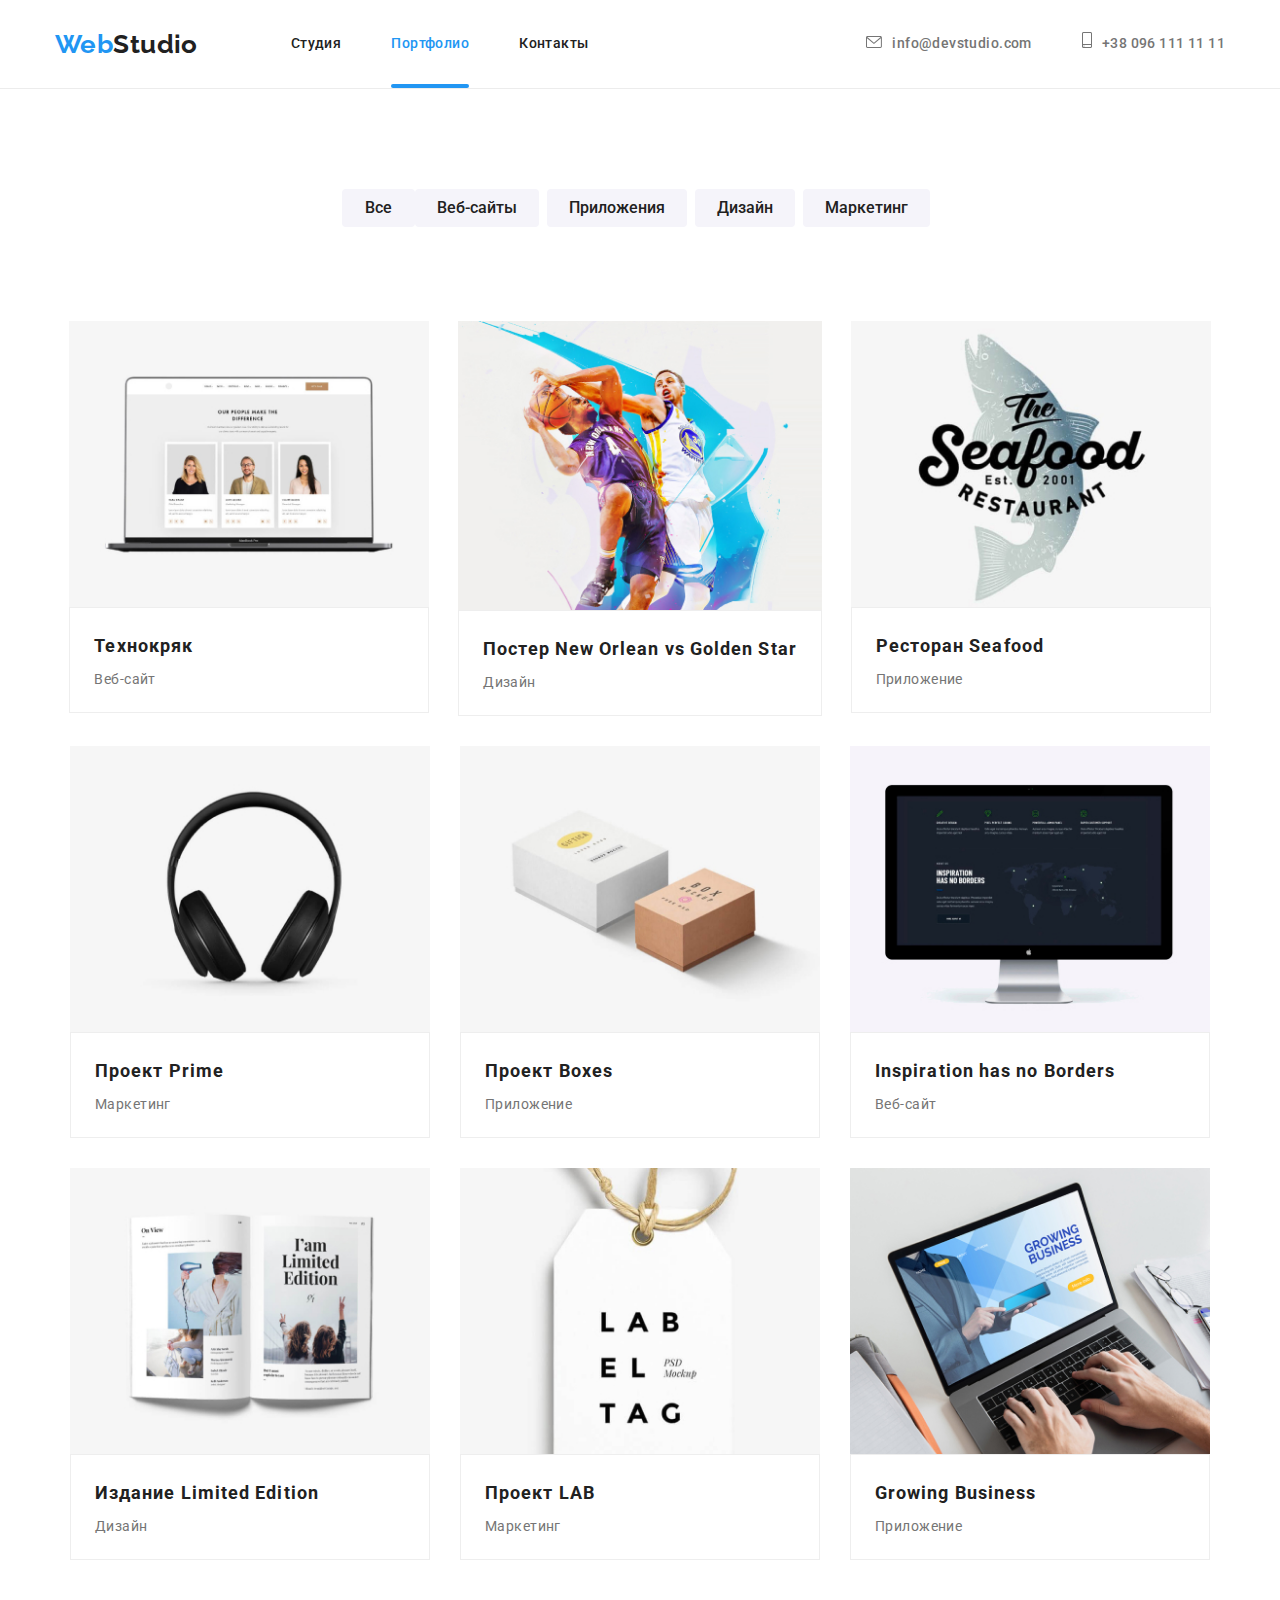
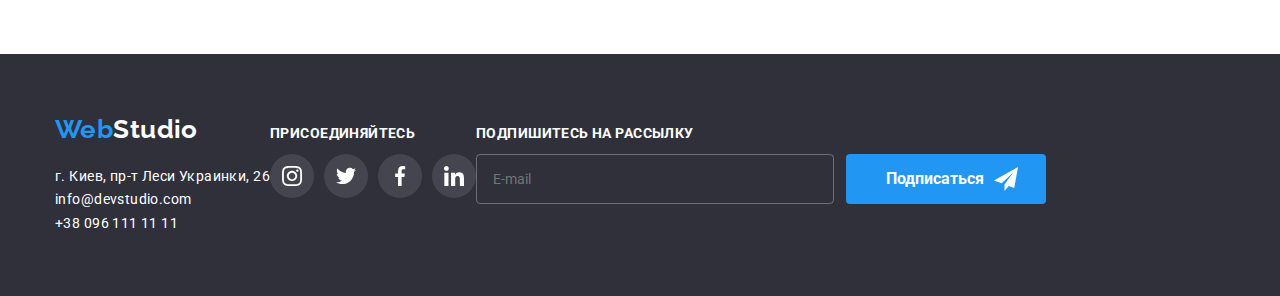
==== commit ccdd9806: "змінає аутлайн" ====
--- a/portfolio.html
+++ b/portfolio.html
@@ -136,14 +136,15 @@
         <a class="works__link link" href="">
         <div class="works__overlay">
             <picture>
-                <source srcset="./../images/desktop/portfolio_2_desktop1x.jpg 1x, ./../images/desktop/portfolio_2_desktop2x.jpg 2x"
-                media="(min-width: 1200px)" />
-                
-                <source srcset="./../images/tablet/portfolio_2_tablet1x.jpg 1x, ./../images/tablet/portfolio_2_tablet2x.jpg 2x"
-                media="(min-width: 768px)" />
-                
-                <source srcset="./../images/mobile/portfolio_2_mobile1x.jpg 1x, ./../images/mobile/portfolio_2_mobile2x.jpg 2x"
-                media="(max-width: 767px)" />
+                <source srcset="./images/desktop/portfolio_2_desktop1x.jpg 1x, ./images/desktop/portfolio_2_desktop2x.jpg 2x"
+                media="(min-width: 1200px)" />
+                
+                <source srcset="./images/tablet/portfolio_2_tablet1x.jpg 1x, ./images/tablet/portfolio_2_tablet2x.jpg 2x"
+                media="(min-width: 768px)" />
+                
+                <source srcset="./images/mobile/portfolio2_mobile1x.jpg 1x, ./images/mobile/portfolio2_mobile2x.jpg 2x"
+                media="(max-width: 767px)" />
+                
                 <img src="./images/Page2_portfolio/Portfolio2.jpg" width="370" height="294"
                     alt="Постер со спортсменами баскетболистами">
             </picture>
--- a/css/main.min.css
+++ b/css/main.min.css
@@ -1,2 +1,2 @@
-:root{--main-text-colour: #757575;--background-colour: #ffffff;--accent-colour: #2196f3;--title-colour: #212121;--ligth-text-colour: #ffffff;--dark-bg-colour: #2f303a;--light-bg-colour: #f5f4fa;--font: Roboto, sans-serif}body{font-family:var(--font);font-size:14px;line-height:1.71;letter-spacing:0.03em;color:var(--main-text-colour);background-color:var(--background-colour);margin:0}*,*::before,*::after{box-sizing:inherit;outline:2px solid red}a{text-decoration:none}button{border:none}.visually-hidden{position:absolute !important;clip:rect(1px 1px 1px 1px);clip:rect(1px, 1px, 1px, 1px);padding:0 !important;border:0 !important;height:1px !important;width:1px !important;overflow:hidden}h1,h2,h3,h4,p{margin-top:0px;margin-bottom:0px}.link{text-decoration:none;color:inherit}.list{list-style:none;padding:0px;margin:0px}@media screen and (max-width: 1119.98px){.section{padding-bottom:60px;padding-top:60px}}@media screen and (min-width: 1200px){.section{padding-bottom:94px;padding-top:94px}}img{display:block;width:100%;height:auto}.container{width:100%;padding:0 15px;margin:0 auto;box-sizing:border-box}@media screen and (min-width: 480px){.container{max-width:480px}}@media screen and (min-width: 768px){.container{max-width:768px}}@media screen and (min-width: 1200px){.container{max-width:1200px}}.section__title{margin-bottom:50px;font-weight:700;font-size:36px;line-height:1.17;text-align:center;color:var(--title-colour)}.page-header{border-bottom:1px solid #ececec;justify-content:space-between;padding:0}.novigation{display:flex;width:100%;justify-content:space-between;align-items:center}.main-menu{display:flex;width:100%;justify-content:space-between;align-items:center}.main-novigation{display:flex;align-items:center;margin-right:auto}.logo{color:var(--title-colour);font-family:Raleway;font-weight:700;font-size:26px;line-height:1.19}.logo:hover,.logo:focus{text-decoration:underline}.logo-textcolor{color:var(--accent-colour)}.studio-textcolor{color:var(--ligth-text-colour)}.link-logo{align-items:center;margin-right:93px}.site-nav{display:flex}@media screen and (max-width: 767.98px){.site-nav{display:none}}.site-nav__item{color:var(--title-colour);font-weight:500}.site-nav__link{position:relative;display:block;padding-top:32px;padding-bottom:32px;transition:color 250ms cubic-bezier(0.4, 0, 0.2, 1)}.site-nav__link:hover,.site-nav__link:focus{color:var(--accent-colour)}.site-nav__link--current::after{position:absolute;content:'';display:block;margin-top:28px;width:100%;height:4px;background:#2196f3;border-radius:2px}.site-nav__link--current{color:var(--accent-colour)}.site-nav__item+.site-nav__item{margin-left:50px}@media screen and (max-width: 1119.98px){.auth-nav{display:flex;flex-direction:column;align-items:flex-start}}@media screen and (max-width: 767.98px){.auth-nav{display:none}}@media screen and (min-width: 1200px){.auth-nav{display:flex;margin-left:auto;align-items:center}}@media screen and (max-width: 1119.98px){.auth-nav__item+.auth-nav__item{margin-top:10px}}@media screen and (min-width: 1200px){.auth-nav__item+.auth-nav__item{margin-left:50px}}.auth-nav__link{padding-top:32px;padding-bottom:32px;font-weight:500;transition:color 250ms cubic-bezier(0.4, 0, 0.2, 1)}.auth-nav__link:hover,.auth-nav__link:focus{color:var(--accent-colour)}.auth-nav__link:hover:hover .auth-nav__icon,.auth-nav__link:hover:focus .auth-nav__icon,.auth-nav__link:focus:hover .auth-nav__icon,.auth-nav__link:focus:focus .auth-nav__icon{fill:currentColor}.auth-nav__icon{margin-right:10px;fill:currentColor}.button{display:block;font-family:inherit;text-align:center;text-align:center;border-color:1px solid transparent;cursor:pointer;transition:color 250ms cubic-bezier(0.4, 0, 0.2, 1),background-color 250ms cubic-bezier(0.4, 0, 0.2, 1)}@media screen and (max-width: 767.98px){.button{margin-bottom:15px}}@media screen and (max-width: 767.98px){.button__list{justify-content:start;margin-top:60px}}.hero{background-color:var(--dark-bg-colour);background-image:linear-gradient(rgba(47,48,58,0.4), rgba(47,48,58,0.4)),url("../images/hero.jpg"),url("./../images/mobile/hero_mobile1x.jpg");background-repeat:no-repeat;background-position:top;max-width:1600px;width:100%;padding-top:118px;padding-bottom:118px;overflow:hidden}@media (min-device-pixel-ratio: 2), (min-resolution: 192dpi), (min-resolution: 2dppx){.hero{background-image:url("./../images/mobile/hero_mobile2x.jpg")}}@media screen and (min-width: 480px){.hero{background-image:url("./../images/tablet/hero_tablet1x.jpg")}}@media screen and (min-width: 480px) and (min-device-pixel-ratio: 2), screen and (min-width: 480px) and (min-resolution: 192dpi), screen and (min-width: 480px) and (min-resolution: 2dppx){.hero{background-image:url("./../images/tablet/hero_tablet2x.jpg")}}@media screen and (min-width: 768px){.hero{background-image:url("./../images/desktop/hero_desktop1x.jpg")}}@media screen and (min-width: 768px) and (min-device-pixel-ratio: 2), screen and (min-width: 768px) and (min-resolution: 192dpi), screen and (min-width: 768px) and (min-resolution: 2dppx){.hero{background-image:url("./../images/desktop/hero_desktop2x.jpg")}}.hero__title{font-weight:900;font-size:44px;line-height:1.36;text-align:center;letter-spacing:0.06em;text-transform:uppercase;color:var(--ligth-text-colour);margin:0 auto 30px;max-width:696px;width:100%}.hero__button{display:block;border-radius:4px;padding:10px 32px;min-width:200px;margin:0 auto;font-family:inherit;font-weight:700;font-size:16px;line-height:1.86;color:var(--ligth-text-colour);background-color:var(--accent-colour);cursor:pointer;align-items:center;text-align:center;transition:background-color 250ms cubic-bezier(0.4, 0, 0.2, 1)}.hero__button:hover,.hero__button:focus{background-color:#188ce8}.section-benefit__title{margin:0px;padding:0px}.benefit-list__title{margin-bottom:10px;margin-top:30px;font-weight:700;font-size:14px;line-height:1.14;text-transform:uppercase;color:var(--title-colour)}@media screen and (min-width: 480px){.benefit-list__title{text-align:center}}@media screen and (min-width: 768px){.benefit-list__title{text-align:left}}@media screen and (min-width: 768px){.benefit-list{display:flex;flex-wrap:wrap;justify-content:space-around;padding:0px;margin:0px}}@media screen and (min-width: 1200px){.benefit-list{display:flex;padding:0px;margin:0px}}@media screen and (min-width: 768px){.benefit-list__item{flex-basis:calc((100% - 30px * 2) / 2)}}@media screen and (min-width: 1200px){.benefit-list__item{flex-basis:calc((100% - 30px * 4) / 4)}}.benefit-list__item::before{display:flex;background-size:contain;content:'';background-repeat:no-repeat;background-size:70px 70px;background-position:center;background-color:#f5f4fa}@media screen and (max-width: 767.98px){.benefit-list__item::before{width:100%;height:120px;max-width:450px}}@media screen and (min-width: 768px){.benefit-list__item::before{height:120px;width:354px}}@media screen and (min-width: 1200px){.benefit-list__item::before{height:120px;width:270px}}.benefit-list__item:nth-child(1)::before{background-image:url("../images/antenna.svg")}.benefit-list__item:nth-child(2)::before{background-image:url("../images/clock.svg")}.benefit-list__item:nth-child(3)::before{background-image:url("../images/diagram.svg")}.benefit-list__item:nth-child(4)::before{background-image:url("../images/astronaut.svg")}@media screen and (max-width: 1119px){.section-activities{display:none}}.activities-list{display:flex;padding:0;margin:0;margin-bottom:-30px;justify-content:space-around}.activities-list__item{position:relative;flex-basis:calc((100% - 30px * 3) / 3);margin-bottom:30px}.activities-list__text{position:absolute;bottom:0;left:0;padding-top:27px;padding-bottom:27px;width:100%;white-space:nowrap;font-weight:400;font-size:14px;line-height:1.14;text-align:center;text-transform:uppercase;color:var(--ligth-text-colour);background-color:rgba(47,48,58,0.8)}.team-section{background-color:var(--light-bg-colour)}.team-list__title{margin-bottom:10px;font-weight:500;font-size:16px;line-height:1.19;color:var(--title-colour);text-align:center}@media screen and (min-width: 768px){.team-list{display:flex;flex-wrap:wrap;justify-content:space-around;padding:0;margin:0}}@media screen and (min-width: 1200px){.team-list{flex-wrap:nowrap}}@media screen and (min-width: 480px){.team-list__item{margin-top:30px;text-align:center;box-shadow:0px 1px 3px rgba(0,0,0,0.12),0px 1px 1px rgba(0,0,0,0.14),0px 2px 1px rgba(0,0,0,0.2);border-radius:0px 0px 4px 4px}}@media screen and (min-width: 768px){.team-list__item{flex-basis:calc((100% / 2) - 30px)}}@media screen and (min-width: 1200px){.team-list__item{flex-basis:calc((100% / 4) - 30px)}}.team-list__text{text-align:center;margin-bottom:16px}.team-list__content{padding-bottom:30px;padding-top:30px;padding-left:24px;padding-right:24px;background-color:var(--background-colour)}.social-icons{display:flex;justify-content:center}.social-icons__icon{width:20px;height:20px;fill:var(--main-text-colour)}.social-icons__item+.social-icons__item{margin-left:10px}.social-icons__link{display:flex;justify-content:center;align-items:center;width:44px;height:44px;border-radius:50%;transition:background-color 250ms cubic-bezier(0.4, 0, 0.2, 1)}.social-icons__link:hover,.social-icons__link:focus{background-color:var(--accent-colour)}.social-icons__link:hover .social-icons__icon,.social-icons__link:focus .social-icons__icon{fill:var(--ligth-text-colour)}.social-icons--footer{display:inline-flex}.social-icons__icon--footer{width:20px;height:20px;fill:var(--ligth-text-colour)}.social-icons__link{display:flex;justify-content:center;align-items:center;width:44px;height:44px;border-radius:50%;background:rgba(255,255,255,0.1)}.clients-section{padding-top:94px;padding-bottom:94px}.clients-list{display:flex;margin-bottom:-30px;justify-content:space-between;flex-wrap:wrap}.clients-list__link{display:flex;flex-wrap:wrap;justify-content:center;align-items:center;height:90px;width:100%;border:1px solid #afb1b8;border-radius:4px;transition:border 250ms cubic-bezier(0.4, 0, 0.2, 1)}@media screen and (max-width: 767.98px){.clients-list__link{max-width:210px}}@media screen and (min-width: 768px){.clients-list__link{max-width:226px}}@media screen and (min-width: 1200px){.clients-list__link{flex-wrap:nowrap;max-width:170px}}.clients-list__link:hover,.clients-list__link:focus{border:1px solid var(--accent-colour)}.clients-list__link:hover .clients-list__icon,.clients-list__link:focus .clients-list__icon{fill:var(--accent-colour)}.clients-list__item{margin-bottom:30px}@media screen and (max-width: 767.98px){.clients-list__item{flex-basis:calc((100% - 30px * 2) / 2)}}@media screen and (min-width: 768px){.clients-list__item{flex-basis:calc((100% - 30px * 3) / 3)}}@media screen and (min-width: 1200px){.clients-list__item{flex-basis:calc((100% - 30px * 6) / 6)}}.clients-list__icon{fill:#afb1b8;transition:fill 250ms cubic-bezier(0.4, 0, 0.2, 1)}.footer-section{background-color:var(--dark-bg-colour)}.footer-block{padding-top:60px;padding-bottom:60px}@media screen and (min-width: 768px) and (max-width: 1119px){.footer-block{display:flex;flex-wrap:wrap;justify-content:space-between;align-items:baseline;padding-left:76px;padding-right:89px}}@media screen and (min-width: 1200px){.footer-block{display:flex;align-items:baseline;padding-left:15px;padding-right:15px;flex-basis:calc((50%-45px) / 2)}}.footer-block__logo{display:block;margin-bottom:20px}@media screen and (max-width: 767px){.footer-block__logo{text-align:center}}@media screen and (min-width: 768px){.footer-block__logo{text-align:center}}@media screen and (min-width: 1200px){.footer-block__logo{text-align:left}}@media screen and (min-width: 1200px){.footer-block:last-child{flex-basis:calc(50%-15px)}}.footer-links__title{display:block;margin-bottom:20px;font-weight:700;font-size:14px;line-height:1.17px;color:var(--ligth-text-colour)}@media screen and (max-width: 767px){.footer-links__title{text-align:center}}@media screen and (min-width: 768px){.footer-links__title{text-align:center}}@media screen and (min-width: 1200px){.footer-links__title{text-align:left}}.footer-links{display:block}@media screen and (max-width: 767px){.footer-links{text-align:center;margin-bottom:60px}}@media screen and (min-width: 768px){.footer-links{flex-basis:calc(100%-76px / 2)}}@media screen and (min-width: 1200px){.footer-links{flex-basis:calc((50%-45px) / 2);text-align:left}}.adress-block{display:block}@media screen and (max-width: 767px){.adress-block{margin-left:auto;margin-right:auto;margin-bottom:60px;align-content:center;text-align:center}}@media screen and (min-width: 768px){.adress-block{margin:0}}@media screen and (min-width: 1200px){.adress-block{flex-basis:calc((50%-45px) / 2);text-align:left;margin:0}}.adress-list__item{font-weight:400;font-style:normal;font-size:14px;line-height:1.71;color:var(--ligth-text-colour)}.adress-list__link{color:var(--ligth-text-colour);font-style:normal;transition:color 250ms cubic-bezier(0.4, 0, 0.2, 1)}.adress-list__link:hover,.adress-list__link:focus{color:var(--accent-colour)}@media screen and (max-width: 1119px){.subscribe{text-align:center;margin-top:60px;margin-bottom:0;margin-left:auto;margin-right:auto}}@media screen and (min-width: 1200px){.subscribe{text-align:left;margin:0}}.subscribe__title{display:block;margin-bottom:20px;font-weight:700;font-size:14px;line-height:1.17px;color:var(--ligth-text-colour)}@media screen and (min-width: 1200px){.subscribe__title{text-align:left}}.subscribe__items{display:flex}@media screen and (max-width: 767.98px){.subscribe__items{flex-direction:column}}@media screen and (min-width: 768px){.subscribe__items{display:block}}@media screen and (min-width: 1200px){.subscribe__items{display:flex;flex-wrap:nowrap}}.subscribe__input{display:block;height:50px;margin-right:12px;padding:16px;background-color:transparent;border:1px solid rgba(255,255,255,0.3);border-radius:4px;width:100%}@media screen and (min-width: 768px){.subscribe__input{width:450px}}@media screen and (min-width: 1200px){.subscribe__input{width:358px}}.submit__button{position:relative;display:block;border-radius:4px;padding-top:10px;padding-bottom:10px;padding-right:29px;min-width:200px;font-family:inherit;font-weight:700;font-size:16px;line-height:1.86;color:var(--ligth-text-colour);background-color:var(--accent-colour);cursor:pointer;align-items:center;text-align:center;transition:background-color 250ms cubic-bezier(0.4, 0, 0.2, 1)}.submit__button:hover,.submit__button:focus{background-color:#188ce8}@media screen and (max-width: 1119px){.submit__button{margin-top:20px;margin-left:auto;margin-right:auto}}@media screen and (min-width: 1200px){.submit__button{margin:0}}.submit__button::after{content:'';position:absolute;top:50%;transform:translateY(-50%);display:inline-block;margin-left:10px;margin-right:13px;width:24px;height:24px;background-color:transparent;background-image:url("../images/icon/iconsend.svg")}.backdrop{position:fixed;top:0;left:0;width:100%;height:100%;opacity:1;transition:opacity 250ms cubic-bezier(0.4, 0, 0.2, 1);background-color:rgba(0,0,0,0.2)}.modal{position:absolute;top:50%;left:50%;transform:translate(-50%, -50%) scale(1);min-width:528px;min-height:581px;padding:37px 40px;background-color:var(--background-colour);box-shadow:0px 1px 3px rgba(0,0,0,0.12),0px 1px 1px rgba(0,0,0,0.14),0px 2px 1px rgba(0,0,0,0.2);border-radius:4px;transition:transform 250ms cubic-bezier(0.4, 0, 0.2, 1)}.is-hidden .modal{transform:translate(100%, 100%) scale(0.2)}.backdrop.is-hidden{opacity:0;visibility:hidden;pointer-events:none}.modal__button-close{position:absolute;top:8px;right:8px;width:30px;height:30px;background-color:transparent;border:1px solid rgba(0,0,0,0.1);border-radius:50%;cursor:pointer}.modal__button-close:hover .modal__icon-close,.modal__button-close:focus .moda__icon-close{fill:var(--accent-colour);transition:transform 250ms cubic-bezier(0.4, 0, 0.2, 1)}.modal__link{color:var(--accent-colour);text-decoration:underline}.modal__send-button{display:block;border-radius:4px;padding:10px 32px;min-width:200px;margin:0 auto;font-family:inherit;font-weight:700;font-size:16px;line-height:1.86;color:var(--ligth-text-colour);background-color:var(--accent-colour);cursor:pointer;align-items:center;text-align:center;transition:background-color 250ms cubic-bezier(0.4, 0, 0.2, 1)}.modal__send-button:hover,.modal__send-button:focus{background-color:#188ce8}.mobile-menu-btn{position:relative;top:0;right:10px;z-index:105;width:40px;height:40px;background-color:transparent;border:none;cursor:pointer}@media screen and (min-width: 768px){.mobile-menu-btn{display:none}}.mobile-menu-icon{width:40px;height:40px}.mobile-menu-icon:focus,.mobile-menu-icon:hover{fill:var(--accent-colour)}.icon-close{display:none}.is-open .icon-close{display:block}.is-open .icon-menu{display:none}.mobile-menu{position:fixed;top:0;right:-100%;z-index:100;display:flex;flex-direction:column;width:100%;max-width:480px;height:100vh;padding:40px 48px 83px;background:#ffffff;transition:right 0.5s;overflow-y:scroll}.mobile-menu.is-open{right:0;top:0}.mobile-menu .menu{flex-direction:column;font-size:40px;line-height:1.17;font-weight:500;letter-spacing:0.02em;margin-bottom:200px}.mobile-menu .menu__item{margin-bottom:32px}.menu__link--current{color:var(--accent-colour)}.auth-nav--mobile{flex-direction:column;font-weight:500;font-size:24px;line-height:1.17;letter-spacing:0.02em}.auth-nav--mobile__item{margin-bottom:32px}.auth-nav--mobile__item:focus,.auth-nav--mobile__item:hover{color:var(--accent-colour)}.social-icons--mobile{display:flex;justify-content:space-around;margin-top:64px;color:var(--accent-colour)}.form__title{margin-bottom:12px;font-weight:700;font-size:20px;line-height:1.17;text-align:center;color:var(--title-colour)}.form__field{position:relative;display:block}.form__label{display:block}.form__input{width:448px;height:40px;padding-left:42px;margin-top:10px;margin-bottom:10px;border:1px solid rgba(33,33,33,0.2);border-radius:4px;cursor:pointer}.form__input:focus{outline:transparent;border:1px solid var(--accent-colour);border-radius:4px;transition:transform 250ms cubic-bezier(0.4, 0, 0.2, 1)}.form__textarea{width:448px;padding:12px 16px;margin-top:10px;margin-bottom:20px;border:1px solid rgba(33,33,33,0.2);border-radius:4px;resize:none}.form__textarea-label{display:block}.form__textarea:focus{outline:transparent;border:1px solid var(--accent-colour);border-radius:4px;transition:transform 250ms cubic-bezier(0.4, 0, 0.2, 1)}.form__icon{position:absolute;top:45px;left:15px;fill:var(--title-colour);transition:transform 250ms cubic-bezier(0.4, 0, 0.2, 1)}.form__input:focus+.icon-form{fill:var(--accent-colour);transition:transform 250ms cubic-bezier(0.4, 0, 0.2, 1)}.checkbox-label{display:block;margin-bottom:30px}.checkbox-label__checkbox{position:absolute;-webkit-appearance:none;-moz-appearance:none;appearance:none}.checkbox-label__icon{display:inline-block;width:16px;height:15px;margin-right:7px;border:1px solid var(--title-colour)}.checkbox-label__checkbox:checked+.checkbox-label__icon{background-color:var(--accent-colour);background-image:url("../images/iconcheck.svg");background-size:contain;background-origin:border-box;border:transparent}.button{display:block;padding-left:22px;padding-right:22px;padding-top:6px;padding-bottom:6px;min-width:73px;border-radius:4px;font-family:inherit;font-weight:500;font-size:16px;line-height:1.62;text-align:center;color:var(--title-colour);border-color:1px solid transparent;background-color:var(--light-bg-colour);cursor:pointer;transition:color 250ms cubic-bezier(0.4, 0, 0.2, 1),background-color 250ms cubic-bezier(0.4, 0, 0.2, 1)}.button:hover,.button:focus{color:var(--ligth-text-colour);background-color:var(--accent-colour)}.button__list{display:flex}@media screen and (max-width: 767.98px){.button__list{flex-wrap:wrap}}@media screen and (min-width: 768px){.button__list{flex-wrap:nowrap;justify-content:center;margin-top:100px}}@media screen and (max-width: 767.98px){.button__list .item:not(:last-child){margin-right:8px}}@media screen and (min-width: 768px){.button__list .item+.item{margin-right:8px}}.works__title{font-weight:700;font-size:18px;line-height:2;letter-spacing:0.06em;color:var(--title-colour);text-align:left}@media screen and (min-width: 768px){.works__list{display:flex;flex-wrap:wrap;justify-content:space-around;margin-bottom:-30px}}@media screen and (max-width: 767.98px){.works__item{margin-bottom:30px}}@media screen and (min-width: 768px){.works__item{flex-basis:calc(100% / 2 - 30px);margin-bottom:30px}}@media screen and (min-width: 1200px){.works__item{flex-basis:calc(100% / 3 - 30px)}}.works__title{margin-bottom:4px}@media screen and (min-width: 1200px){.works__title{white-space:nowrap}}.card__item{padding-left:24px;padding-right:24px;padding-top:20px;padding-bottom:20px;border:1px solid #eeeeee;background-color:var(--background-colour)}.works__link{display:block;transition:box-shadow 250ms cubic-bezier(0.4, 0, 0.2, 1)}.works__link:hover,.works__link:focus{box-shadow:0px 1px 1px rgba(0,0,0,0.12),0px 4px 4px rgba(0,0,0,0.06),1px 4px 6px rgba(0,0,0,0.16)}.works__overlay{position:relative;overflow:hidden}.works__discribe{position:absolute;display:block;top:0;left:0;font-weight:400;font-size:18px;line-height:1.56;color:var(--ligth-text-colour);text-align:left;padding:63px 24px;opacity:0}.works__item:hover .works__discribe,.works__item:focus .works__discribe{opacity:1}.works__overlay::before{position:absolute;content:'';display:inline-block;width:100%;height:100%;top:0;left:0;background-color:rgba(33,150,243,0.9);transform:translatey(100%);transition:transform 250ms cubic-bezier(0.4, 0, 0.2, 1)}.works__overlay:hover::before,.works__overlay:focus::before{opacity:1}.works__item:hover .works__overlay::before,.works__item:focus .works__overlay::before{transform:translatey(0)}
+:root{--main-text-colour: #757575;--background-colour: #ffffff;--accent-colour: #2196f3;--title-colour: #212121;--ligth-text-colour: #ffffff;--dark-bg-colour: #2f303a;--light-bg-colour: #f5f4fa;--font: Roboto, sans-serif}body{font-family:var(--font);font-size:14px;line-height:1.71;letter-spacing:0.03em;color:var(--main-text-colour);background-color:var(--background-colour);margin:0}*,*::before,*::after{box-sizing:inherit}a{text-decoration:none}button{border:none}.visually-hidden{position:absolute !important;clip:rect(1px 1px 1px 1px);clip:rect(1px, 1px, 1px, 1px);padding:0 !important;border:0 !important;height:1px !important;width:1px !important;overflow:hidden}h1,h2,h3,h4,p{margin-top:0px;margin-bottom:0px}.link{text-decoration:none;color:inherit}.list{list-style:none;padding:0px;margin:0px}@media screen and (max-width: 1119.98px){.section{padding-bottom:60px;padding-top:60px}}@media screen and (min-width: 1200px){.section{padding-bottom:94px;padding-top:94px}}img{display:block;width:100%;height:auto}.container{width:100%;padding:0 15px;margin:0 auto;box-sizing:border-box}@media screen and (min-width: 480px){.container{max-width:480px}}@media screen and (min-width: 768px){.container{max-width:768px}}@media screen and (min-width: 1200px){.container{max-width:1200px}}.section__title{margin-bottom:50px;font-weight:700;font-size:36px;line-height:1.17;text-align:center;color:var(--title-colour)}.page-header{border-bottom:1px solid #ececec;justify-content:space-between;padding:0}.novigation{display:flex;width:100%;justify-content:space-between;align-items:center}.main-menu{display:flex;width:100%;justify-content:space-between;align-items:center}.main-novigation{display:flex;align-items:center;margin-right:auto}.logo{color:var(--title-colour);font-family:Raleway;font-weight:700;font-size:26px;line-height:1.19}.logo:hover,.logo:focus{text-decoration:underline}.logo-textcolor{color:var(--accent-colour)}.studio-textcolor{color:var(--ligth-text-colour)}.link-logo{align-items:center;margin-right:93px}.site-nav{display:flex}@media screen and (max-width: 767.98px){.site-nav{display:none}}.site-nav__item{color:var(--title-colour);font-weight:500}.site-nav__link{position:relative;display:block;padding-top:32px;padding-bottom:32px;transition:color 250ms cubic-bezier(0.4, 0, 0.2, 1)}.site-nav__link:hover,.site-nav__link:focus{color:var(--accent-colour)}.site-nav__link--current::after{position:absolute;content:'';display:block;margin-top:28px;width:100%;height:4px;background:#2196f3;border-radius:2px}.site-nav__link--current{color:var(--accent-colour)}.site-nav__item+.site-nav__item{margin-left:50px}@media screen and (max-width: 1119.98px){.auth-nav{display:flex;flex-direction:column;align-items:flex-start}}@media screen and (max-width: 767.98px){.auth-nav{display:none}}@media screen and (min-width: 1200px){.auth-nav{display:flex;margin-left:auto;align-items:center}}@media screen and (max-width: 1119.98px){.auth-nav__item+.auth-nav__item{margin-top:10px}}@media screen and (min-width: 1200px){.auth-nav__item+.auth-nav__item{margin-left:50px}}.auth-nav__link{padding-top:32px;padding-bottom:32px;font-weight:500;transition:color 250ms cubic-bezier(0.4, 0, 0.2, 1)}.auth-nav__link:hover,.auth-nav__link:focus{color:var(--accent-colour)}.auth-nav__link:hover:hover .auth-nav__icon,.auth-nav__link:hover:focus .auth-nav__icon,.auth-nav__link:focus:hover .auth-nav__icon,.auth-nav__link:focus:focus .auth-nav__icon{fill:currentColor}.auth-nav__icon{margin-right:10px;fill:currentColor}.button{display:block;font-family:inherit;text-align:center;text-align:center;border-color:1px solid transparent;cursor:pointer;transition:color 250ms cubic-bezier(0.4, 0, 0.2, 1),background-color 250ms cubic-bezier(0.4, 0, 0.2, 1)}@media screen and (max-width: 767.98px){.button{margin-bottom:15px}}@media screen and (max-width: 767.98px){.button__list{justify-content:start;margin-top:60px}}.hero{background-color:var(--dark-bg-colour);background-image:linear-gradient(rgba(47,48,58,0.4), rgba(47,48,58,0.4)),url("../images/hero.jpg"),linear-gradient(rgba(47,48,58,0.4), rgba(47,48,58,0.4)),url("./../images/mobile/hero_mobile1x.jpg");background-repeat:no-repeat;background-position:top;max-width:1600px;width:100%;height:100%;padding-top:118px;padding-bottom:118px;overflow:hidden}@media (min-device-pixel-ratio: 2), (min-resolution: 192dpi), (min-resolution: 2dppx){.hero{background-image:linear-gradient(rgba(47,48,58,0.4), rgba(47,48,58,0.4)),url("./../images/mobile/hero_mobile2x.jpg")}}@media screen and (min-width: 480px){.hero{background-image:linear-gradient(rgba(47,48,58,0.4), rgba(47,48,58,0.4)),url("./../images/tablet/hero_tablet1x.jpg")}}@media screen and (min-width: 480px) and (min-device-pixel-ratio: 2), screen and (min-width: 480px) and (min-resolution: 192dpi), screen and (min-width: 480px) and (min-resolution: 2dppx){.hero{background-image:linear-gradient(rgba(47,48,58,0.4), rgba(47,48,58,0.4)),url("./../images/tablet/hero_tablet2x.jpg")}}@media screen and (min-width: 768px){.hero{background-image:linear-gradient(rgba(47,48,58,0.4), rgba(47,48,58,0.4)),url("./../images/desktop/hero_desktop1x.jpg")}}@media screen and (min-width: 768px) and (min-device-pixel-ratio: 2), screen and (min-width: 768px) and (min-resolution: 192dpi), screen and (min-width: 768px) and (min-resolution: 2dppx){.hero{background-image:linear-gradient(rgba(47,48,58,0.4), rgba(47,48,58,0.4)),url("./../images/desktop/hero_desktop2x.jpg")}}.hero__title{font-weight:900;font-size:44px;line-height:1.36;text-align:center;letter-spacing:0.06em;text-transform:uppercase;color:var(--ligth-text-colour);margin:0 auto 30px;max-width:696px;width:100%}.hero__button{display:block;border-radius:4px;padding:10px 32px;min-width:200px;margin:0 auto;font-family:inherit;font-weight:700;font-size:16px;line-height:1.86;color:var(--ligth-text-colour);background-color:var(--accent-colour);cursor:pointer;align-items:center;text-align:center;transition:background-color 250ms cubic-bezier(0.4, 0, 0.2, 1)}.hero__button:hover,.hero__button:focus{background-color:#188ce8}.section-benefit__title{margin:0px;padding:0px}.benefit-list__title{margin-bottom:10px;margin-top:30px;font-weight:700;font-size:14px;line-height:1.14;text-transform:uppercase;color:var(--title-colour)}@media screen and (min-width: 480px){.benefit-list__title{text-align:center}}@media screen and (min-width: 768px){.benefit-list__title{text-align:left}}@media screen and (min-width: 768px){.benefit-list{display:flex;flex-wrap:wrap;justify-content:space-around;padding:0px;margin:0px}}@media screen and (min-width: 1200px){.benefit-list{display:flex;padding:0px;margin:0px}}@media screen and (min-width: 768px){.benefit-list__item{flex-basis:calc((100% - 30px * 2) / 2)}}@media screen and (min-width: 1200px){.benefit-list__item{flex-basis:calc((100% - 30px * 4) / 4)}}.benefit-list__item::before{display:flex;background-size:contain;content:'';background-repeat:no-repeat;background-size:70px 70px;background-position:center;background-color:#f5f4fa}@media screen and (max-width: 767.98px){.benefit-list__item::before{width:100%;height:120px;max-width:450px}}@media screen and (min-width: 768px){.benefit-list__item::before{height:120px;width:354px}}@media screen and (min-width: 1200px){.benefit-list__item::before{height:120px;width:270px}}.benefit-list__item:nth-child(1)::before{background-image:url("../images/antenna.svg")}.benefit-list__item:nth-child(2)::before{background-image:url("../images/clock.svg")}.benefit-list__item:nth-child(3)::before{background-image:url("../images/diagram.svg")}.benefit-list__item:nth-child(4)::before{background-image:url("../images/astronaut.svg")}@media screen and (max-width: 1119px){.section-activities{display:none}}.activities-list{display:flex;padding:0;margin:0;margin-bottom:-30px;justify-content:space-around}.activities-list__item{position:relative;flex-basis:calc((100% - 30px * 3) / 3);margin-bottom:30px}.activities-list__text{position:absolute;bottom:0;left:0;padding-top:27px;padding-bottom:27px;width:100%;white-space:nowrap;font-weight:400;font-size:14px;line-height:1.14;text-align:center;text-transform:uppercase;color:var(--ligth-text-colour);background-color:rgba(47,48,58,0.8)}.team-section{background-color:var(--light-bg-colour)}.team-list__title{margin-bottom:10px;font-weight:500;font-size:16px;line-height:1.19;color:var(--title-colour);text-align:center}@media screen and (min-width: 768px){.team-list{display:flex;flex-wrap:wrap;justify-content:space-around;padding:0;margin:0}}@media screen and (min-width: 1200px){.team-list{flex-wrap:nowrap}}@media screen and (min-width: 480px){.team-list__item{margin-top:30px;text-align:center;box-shadow:0px 1px 3px rgba(0,0,0,0.12),0px 1px 1px rgba(0,0,0,0.14),0px 2px 1px rgba(0,0,0,0.2);border-radius:0px 0px 4px 4px}}@media screen and (min-width: 768px){.team-list__item{flex-basis:calc((100% / 2) - 30px)}}@media screen and (min-width: 1200px){.team-list__item{flex-basis:calc((100% / 4) - 30px)}}.team-list__text{text-align:center;margin-bottom:16px}.team-list__content{padding-bottom:30px;padding-top:30px;padding-left:24px;padding-right:24px;background-color:var(--background-colour)}.social-icons{display:flex;justify-content:center}.social-icons__icon{width:20px;height:20px;fill:var(--main-text-colour)}.social-icons__item+.social-icons__item{margin-left:10px}.social-icons__link{display:flex;justify-content:center;align-items:center;width:44px;height:44px;border-radius:50%;transition:background-color 250ms cubic-bezier(0.4, 0, 0.2, 1)}.social-icons__link:hover,.social-icons__link:focus{background-color:var(--accent-colour)}.social-icons__link:hover .social-icons__icon,.social-icons__link:focus .social-icons__icon{fill:var(--ligth-text-colour)}.social-icons--footer{display:inline-flex}.social-icons__icon--footer{width:20px;height:20px;fill:var(--ligth-text-colour)}.social-icons__link{display:flex;justify-content:center;align-items:center;width:44px;height:44px;border-radius:50%;background:rgba(255,255,255,0.1)}.clients-section{padding-top:94px;padding-bottom:94px}.clients-list{display:flex;margin-bottom:-30px;justify-content:space-between;flex-wrap:wrap}.clients-list__link{display:flex;flex-wrap:wrap;justify-content:center;align-items:center;height:90px;width:100%;border:1px solid #afb1b8;border-radius:4px;transition:border 250ms cubic-bezier(0.4, 0, 0.2, 1)}@media screen and (max-width: 767.98px){.clients-list__link{max-width:210px}}@media screen and (min-width: 768px){.clients-list__link{max-width:226px}}@media screen and (min-width: 1200px){.clients-list__link{flex-wrap:nowrap;max-width:170px}}.clients-list__link:hover,.clients-list__link:focus{border:1px solid var(--accent-colour)}.clients-list__link:hover .clients-list__icon,.clients-list__link:focus .clients-list__icon{fill:var(--accent-colour)}.clients-list__item{margin-bottom:30px}@media screen and (max-width: 767.98px){.clients-list__item{flex-basis:calc((100% - 30px * 2) / 2)}}@media screen and (min-width: 768px){.clients-list__item{flex-basis:calc((100% - 30px * 3) / 3)}}@media screen and (min-width: 1200px){.clients-list__item{flex-basis:calc((100% - 30px * 6) / 6)}}.clients-list__icon{fill:#afb1b8;transition:fill 250ms cubic-bezier(0.4, 0, 0.2, 1)}.footer-section{background-color:var(--dark-bg-colour)}.footer-block{padding-top:60px;padding-bottom:60px}@media screen and (min-width: 768px) and (max-width: 1119px){.footer-block{display:flex;flex-wrap:wrap;justify-content:space-between;align-items:baseline;padding-left:76px;padding-right:89px}}@media screen and (min-width: 1200px){.footer-block{display:flex;align-items:baseline;padding-left:15px;padding-right:15px;flex-basis:calc((50%-45px) / 2)}}.footer-block__logo{display:block;margin-bottom:20px}@media screen and (max-width: 767px){.footer-block__logo{text-align:center}}@media screen and (min-width: 768px){.footer-block__logo{text-align:center}}@media screen and (min-width: 1200px){.footer-block__logo{text-align:left}}@media screen and (min-width: 1200px){.footer-block:last-child{flex-basis:calc(50%-15px)}}.footer-links__title{display:block;margin-bottom:20px;font-weight:700;font-size:14px;line-height:1.17px;color:var(--ligth-text-colour)}@media screen and (max-width: 767px){.footer-links__title{text-align:center}}@media screen and (min-width: 768px){.footer-links__title{text-align:center}}@media screen and (min-width: 1200px){.footer-links__title{text-align:left}}.footer-links{display:block}@media screen and (max-width: 767px){.footer-links{text-align:center;margin-bottom:60px}}@media screen and (min-width: 768px){.footer-links{flex-basis:calc(100%-76px / 2)}}@media screen and (min-width: 1200px){.footer-links{flex-basis:calc((50%-45px) / 2);text-align:left}}.adress-block{display:block}@media screen and (max-width: 767px){.adress-block{margin-left:auto;margin-right:auto;margin-bottom:60px;align-content:center;text-align:center}}@media screen and (min-width: 768px){.adress-block{margin:0}}@media screen and (min-width: 1200px){.adress-block{flex-basis:calc((50%-45px) / 2);text-align:left;margin:0}}.adress-list__item{font-weight:400;font-style:normal;font-size:14px;line-height:1.71;color:var(--ligth-text-colour)}.adress-list__link{color:var(--ligth-text-colour);font-style:normal;transition:color 250ms cubic-bezier(0.4, 0, 0.2, 1)}.adress-list__link:hover,.adress-list__link:focus{color:var(--accent-colour)}@media screen and (max-width: 1119px){.subscribe{text-align:center;margin-top:60px;margin-bottom:0;margin-left:auto;margin-right:auto}}@media screen and (min-width: 1200px){.subscribe{text-align:left;margin:0}}.subscribe__title{display:block;margin-bottom:20px;font-weight:700;font-size:14px;line-height:1.17px;color:var(--ligth-text-colour)}@media screen and (min-width: 1200px){.subscribe__title{text-align:left}}.subscribe__items{display:flex}@media screen and (max-width: 767.98px){.subscribe__items{flex-direction:column}}@media screen and (min-width: 768px){.subscribe__items{display:block}}@media screen and (min-width: 1200px){.subscribe__items{display:flex;flex-wrap:nowrap}}.subscribe__input{display:block;height:50px;margin-right:12px;padding:16px;background-color:transparent;border:1px solid rgba(255,255,255,0.3);border-radius:4px;width:100%}@media screen and (min-width: 768px){.subscribe__input{width:450px}}@media screen and (min-width: 1200px){.subscribe__input{width:358px}}.submit__button{position:relative;display:block;border-radius:4px;padding-top:10px;padding-bottom:10px;padding-right:29px;min-width:200px;font-family:inherit;font-weight:700;font-size:16px;line-height:1.86;color:var(--ligth-text-colour);background-color:var(--accent-colour);cursor:pointer;align-items:center;text-align:center;transition:background-color 250ms cubic-bezier(0.4, 0, 0.2, 1)}.submit__button:hover,.submit__button:focus{background-color:#188ce8}@media screen and (max-width: 1119px){.submit__button{margin-top:20px;margin-left:auto;margin-right:auto}}@media screen and (min-width: 1200px){.submit__button{margin:0}}.submit__button::after{content:'';position:absolute;top:50%;transform:translateY(-50%);display:inline-block;margin-left:10px;margin-right:13px;width:24px;height:24px;background-color:transparent;background-image:url("../images/icon/iconsend.svg")}.backdrop{position:fixed;top:0;left:0;width:100%;height:100%;opacity:1;transition:opacity 250ms cubic-bezier(0.4, 0, 0.2, 1);background-color:rgba(0,0,0,0.2)}.modal{position:absolute;top:50%;left:50%;transform:translate(-50%, -50%) scale(1);min-width:528px;min-height:581px;padding:37px 40px;background-color:var(--background-colour);box-shadow:0px 1px 3px rgba(0,0,0,0.12),0px 1px 1px rgba(0,0,0,0.14),0px 2px 1px rgba(0,0,0,0.2);border-radius:4px;transition:transform 250ms cubic-bezier(0.4, 0, 0.2, 1)}.is-hidden .modal{transform:translate(100%, 100%) scale(0.2)}.backdrop.is-hidden{opacity:0;visibility:hidden;pointer-events:none}.modal__button-close{position:absolute;top:8px;right:8px;width:30px;height:30px;background-color:transparent;border:1px solid rgba(0,0,0,0.1);border-radius:50%;cursor:pointer}.modal__button-close:hover .modal__icon-close,.modal__button-close:focus .moda__icon-close{fill:var(--accent-colour);transition:transform 250ms cubic-bezier(0.4, 0, 0.2, 1)}.modal__link{color:var(--accent-colour);text-decoration:underline}.modal__send-button{display:block;border-radius:4px;padding:10px 32px;min-width:200px;margin:0 auto;font-family:inherit;font-weight:700;font-size:16px;line-height:1.86;color:var(--ligth-text-colour);background-color:var(--accent-colour);cursor:pointer;align-items:center;text-align:center;transition:background-color 250ms cubic-bezier(0.4, 0, 0.2, 1)}.modal__send-button:hover,.modal__send-button:focus{background-color:#188ce8}.mobile-menu-btn{position:relative;top:0;right:10px;z-index:105;width:40px;height:40px;background-color:transparent;border:none;cursor:pointer}@media screen and (min-width: 768px){.mobile-menu-btn{display:none}}.mobile-menu-icon{width:40px;height:40px}.mobile-menu-icon:focus,.mobile-menu-icon:hover{fill:var(--accent-colour)}.icon-close{display:none}.is-open .icon-close{display:block}.is-open .icon-menu{display:none}.mobile-menu{position:fixed;top:0;right:-100%;z-index:100;display:flex;flex-direction:column;width:100%;max-width:480px;height:100vh;padding:40px 48px 83px;background:#ffffff;transition:right 0.5s;overflow-y:scroll}.mobile-menu.is-open{right:0;top:0}.mobile-menu .menu{flex-direction:column;font-size:40px;line-height:1.17;font-weight:500;letter-spacing:0.02em;margin-bottom:200px}.mobile-menu .menu__item{margin-bottom:32px}.menu__link--current{color:var(--accent-colour)}.auth-nav--mobile{flex-direction:column;font-weight:500;font-size:24px;line-height:1.17;letter-spacing:0.02em}.auth-nav--mobile__item{margin-bottom:32px}.auth-nav--mobile__item:focus,.auth-nav--mobile__item:hover{color:var(--accent-colour)}.social-icons--mobile{display:flex;justify-content:space-around;margin-top:64px;color:var(--accent-colour)}.form__title{margin-bottom:12px;font-weight:700;font-size:20px;line-height:1.17;text-align:center;color:var(--title-colour)}.form__field{position:relative;display:block}.form__label{display:block}.form__input{width:448px;height:40px;padding-left:42px;margin-top:10px;margin-bottom:10px;border:1px solid rgba(33,33,33,0.2);border-radius:4px;cursor:pointer}.form__input:focus{outline:transparent;border:1px solid var(--accent-colour);border-radius:4px;transition:transform 250ms cubic-bezier(0.4, 0, 0.2, 1)}.form__textarea{width:448px;padding:12px 16px;margin-top:10px;margin-bottom:20px;border:1px solid rgba(33,33,33,0.2);border-radius:4px;resize:none}.form__textarea-label{display:block}.form__textarea:focus{outline:transparent;border:1px solid var(--accent-colour);border-radius:4px;transition:transform 250ms cubic-bezier(0.4, 0, 0.2, 1)}.form__icon{position:absolute;top:45px;left:15px;fill:var(--title-colour);transition:transform 250ms cubic-bezier(0.4, 0, 0.2, 1)}.form__input:focus+.icon-form{fill:var(--accent-colour);transition:transform 250ms cubic-bezier(0.4, 0, 0.2, 1)}.checkbox-label{display:block;margin-bottom:30px}.checkbox-label__checkbox{position:absolute;-webkit-appearance:none;-moz-appearance:none;appearance:none}.checkbox-label__icon{display:inline-block;width:16px;height:15px;margin-right:7px;border:1px solid var(--title-colour)}.checkbox-label__checkbox:checked+.checkbox-label__icon{background-color:var(--accent-colour);background-image:url("../images/iconcheck.svg");background-size:contain;background-origin:border-box;border:transparent}.button{display:block;padding-left:22px;padding-right:22px;padding-top:6px;padding-bottom:6px;min-width:73px;border-radius:4px;font-family:inherit;font-weight:500;font-size:16px;line-height:1.62;text-align:center;color:var(--title-colour);border-color:1px solid transparent;background-color:var(--light-bg-colour);cursor:pointer;transition:color 250ms cubic-bezier(0.4, 0, 0.2, 1),background-color 250ms cubic-bezier(0.4, 0, 0.2, 1)}.button:hover,.button:focus{color:var(--ligth-text-colour);background-color:var(--accent-colour)}.button__list{display:flex}@media screen and (max-width: 767.98px){.button__list{flex-wrap:wrap}}@media screen and (min-width: 768px){.button__list{flex-wrap:nowrap;justify-content:center;margin-top:100px}}@media screen and (max-width: 767.98px){.button__list .item:not(:last-child){margin-right:8px}}@media screen and (min-width: 768px){.button__list .item+.item{margin-right:8px}}.works__title{font-weight:700;font-size:18px;line-height:2;letter-spacing:0.06em;color:var(--title-colour);text-align:left}@media screen and (min-width: 768px){.works__list{display:flex;flex-wrap:wrap;justify-content:space-around;margin-bottom:-30px}}@media screen and (max-width: 767.98px){.works__item{margin-bottom:30px}}@media screen and (min-width: 768px){.works__item{flex-basis:calc(100% / 2 - 30px);margin-bottom:30px}}@media screen and (min-width: 1200px){.works__item{flex-basis:calc(100% / 3 - 30px)}}.works__title{margin-bottom:4px}@media screen and (min-width: 1200px){.works__title{white-space:nowrap}}.card__item{padding-left:24px;padding-right:24px;padding-top:20px;padding-bottom:20px;border:1px solid #eeeeee;background-color:var(--background-colour)}.works__link{display:block;transition:box-shadow 250ms cubic-bezier(0.4, 0, 0.2, 1)}.works__link:hover,.works__link:focus{box-shadow:0px 1px 1px rgba(0,0,0,0.12),0px 4px 4px rgba(0,0,0,0.06),1px 4px 6px rgba(0,0,0,0.16)}.works__overlay{position:relative;overflow:hidden}.works__discribe{position:absolute;display:block;top:0;left:0;font-weight:400;font-size:18px;line-height:1.56;color:var(--ligth-text-colour);text-align:left;padding:63px 24px;opacity:0}.works__item:hover .works__discribe,.works__item:focus .works__discribe{opacity:1}.works__overlay::before{position:absolute;content:'';display:inline-block;width:100%;height:100%;top:0;left:0;background-color:rgba(33,150,243,0.9);transform:translatey(100%);transition:transform 250ms cubic-bezier(0.4, 0, 0.2, 1)}.works__overlay:hover::before,.works__overlay:focus::before{opacity:1}.works__item:hover .works__overlay::before,.works__item:focus .works__overlay::before{transform:translatey(0)}
 /*# sourceMappingURL=main.min.css.map */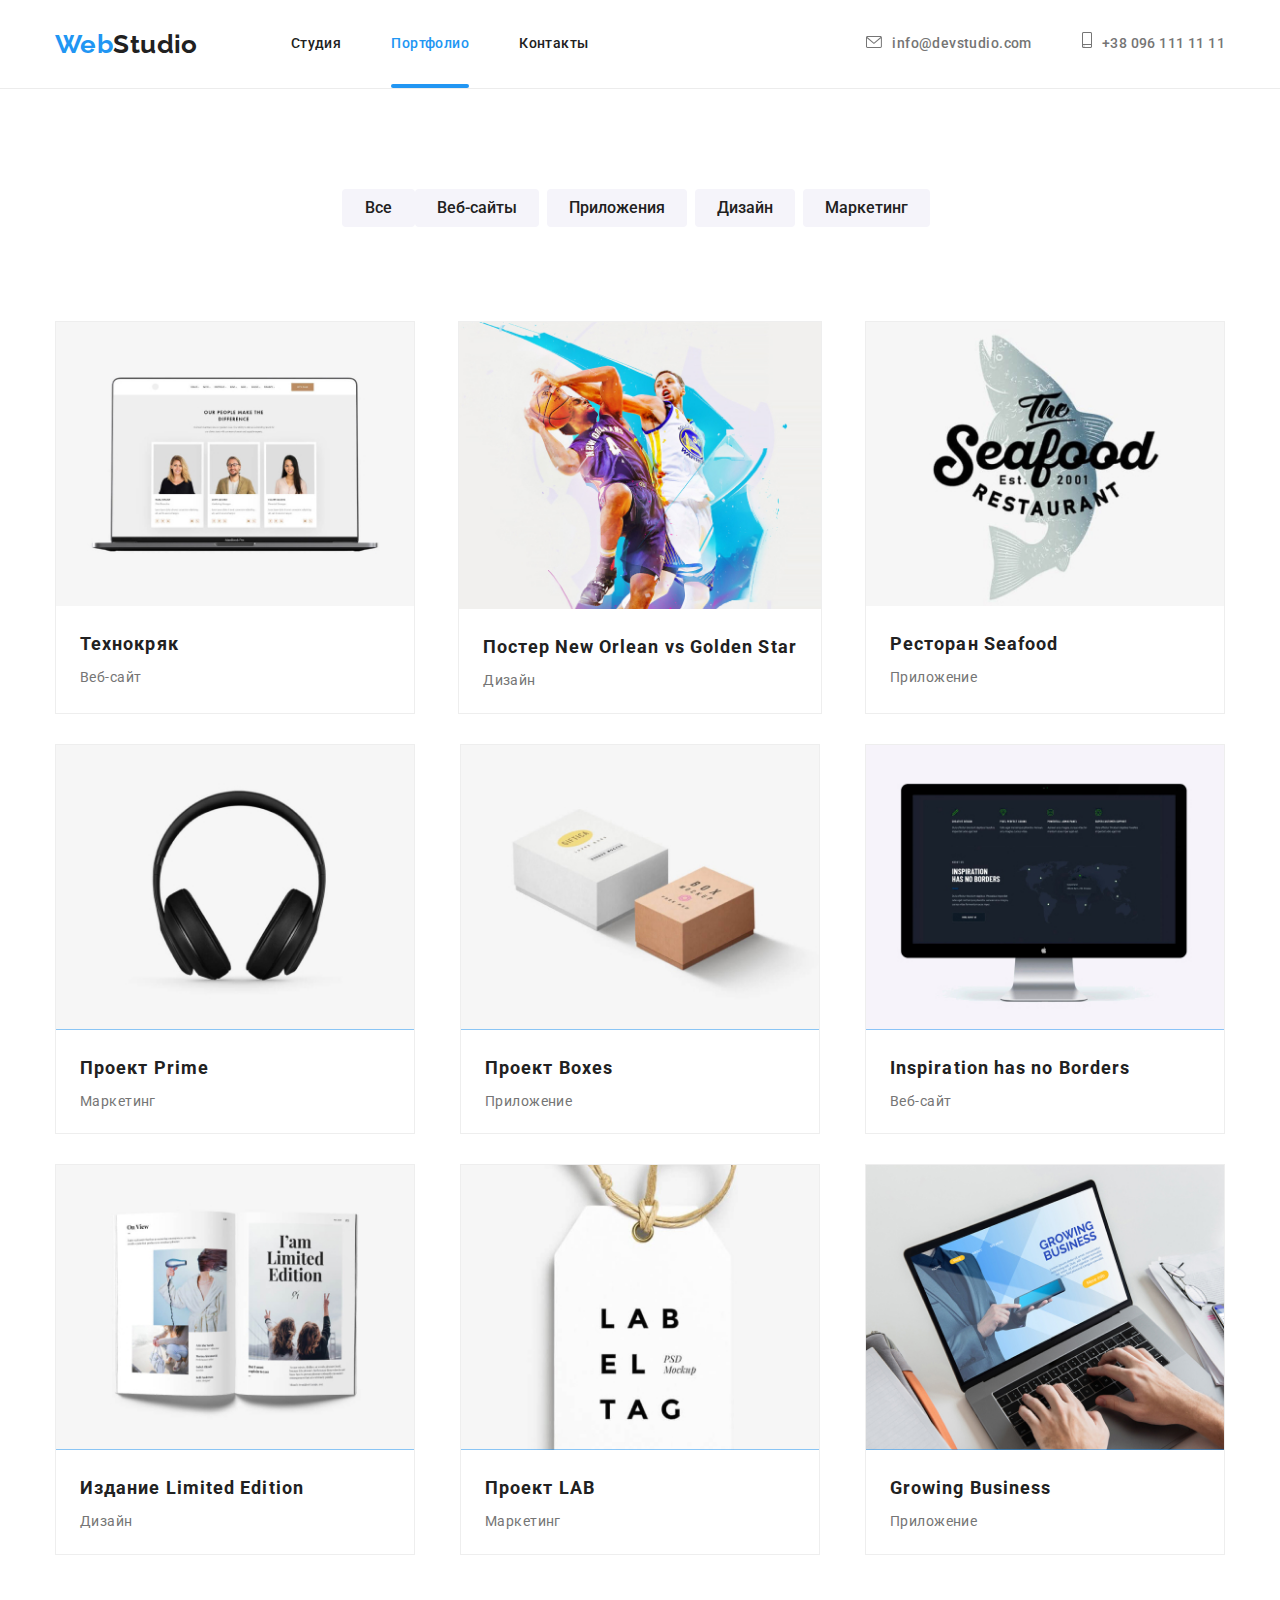
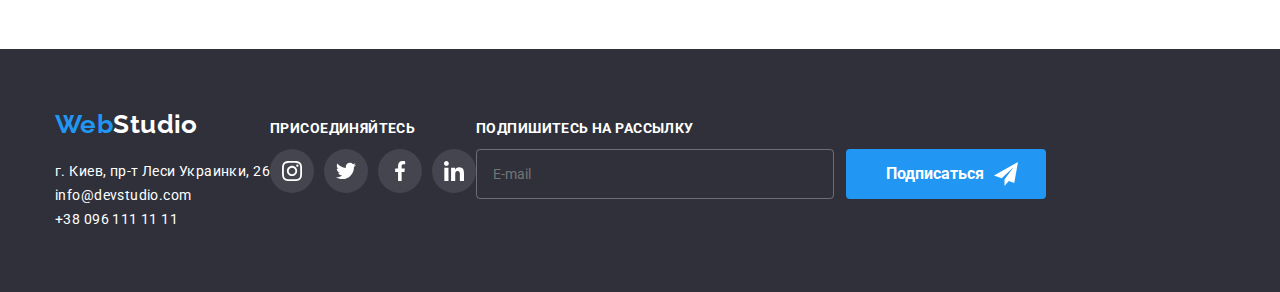
==== commit a90d5ff0: "змінює відступи у портфоліо" ====
--- a/portfolio.html
+++ b/portfolio.html
@@ -75,11 +75,11 @@
 
     <ul class="auth-nav--mobile list">
         <li class="auth-nav--mobile__item">
+            <a class="auth-nav--mobile__link link" href="tel:+380961111111mailto:info@devstudio.com">+38 096 111 11 11</a>
+        </li>
+
+        <li class="auth-nav--mobile__item">
             <a class="auth-nav--mobile__link link" href="mailto:info@devstudio.com">info@devstudio.com</a>
-        </li>
-
-        <li class="auth-nav--mobile__item">
-            <a class="auth-nav--mobile__link link" href="tel:+380961111111">+38 096 111 11 11</a>
         </li>
     </ul>
 
@@ -117,8 +117,9 @@
                 <source srcset="./images/tablet/portfolio_1_tablet1x.jpg 1x, ./images/tablet/portfolio_1_tablet2x.jpg 2x"
                 media="(min-width: 768px)" />
                 
-                <source srcset="./images/mobile/portfolio_1_mobile1x.jpg 1x, ./images/mobile/portfolio_1_mobile2x.jpg 2x"
-                media="(max-width: 767px)" />
+                <source srcset="./images/mobile/portfolio1_mobile1x.jpg 1x, ./images/mobile/portfolio1_mobile2x.jpg 2x"
+                media="(max-width: 767px)" />
+
                 <img src="./images/Page2_portfolio/Portfolio1.jpg" width="370" height="294" alt="Фото наших  разработчиков">
             </picture>
         
@@ -144,7 +145,7 @@
                 
                 <source srcset="./images/mobile/portfolio2_mobile1x.jpg 1x, ./images/mobile/portfolio2_mobile2x.jpg 2x"
                 media="(max-width: 767px)" />
-                
+
                 <img src="./images/Page2_portfolio/Portfolio2.jpg" width="370" height="294"
                     alt="Постер со спортсменами баскетболистами">
             </picture>
@@ -169,8 +170,9 @@
                 <source srcset="./images/tablet/portfolio_3_tablet1x.jpg 1x, ./images/tablet/portfolio_3_tablet2x.jpg 2x"
                 media="(min-width: 768px)" />
                 
-                <source srcset="./images/mobile/portfolio_3_mobile1x.jpg 1x, ./images/mobile/portfolio_3_mobile2x.jpg 2x"
-                media="(max-width: 767px)" />
+                <source srcset="./images/mobile/portfolio3_mobile1x.jpg 1x, ./images/mobile/portfolio3_mobile2x.jpg 2x"
+                media="(max-width: 767px)" />
+
                 <img src="./images/Page2_portfolio/Portfolio3.jpg" width="370" height="294" alt="Логотип ресторана">
             </picture>
         
@@ -197,7 +199,7 @@
                 media="(min-width: 768px)" />
 
                 <source 
-                srcset="./images/mobile/portfolio_4_mobile1x.jpg 1x, ./images/mobile/portfolio_4_mobile2x.jpg 2x"
+                srcset="./images/mobile/portfolio4_mobile1x.jpg 1x, ./images/mobile/portfolio4_mobile2x.jpg 2x"
                 media="(max-width: 767px)" />
         
         <img src="./images/Page2_portfolio/Portfolio4.jpg" width="370" height="294" alt="Черные наушники" />
@@ -222,7 +224,7 @@
                 <source srcset="./images/tablet/portfolio_5_tablet1x.jpg 1x, ./images/tablet/portfolio_5_tablet2x.jpg 2x"
                 media="(min-width: 768px)" />
                 
-                <source srcset="./images/mobile/portfolio_5_mobile1x.jpg 1x, ./images/mobile/portfolio_5_mobile2x.jpg 2x"
+                <source srcset="./images/mobile/portfolio5_mobile1x.jpg 1x, ./images/mobile/portfolio5_mobile2x.jpg 2x"
                 media="(max-width: 767px)" />
 
                 <img src="./images/Page2_portfolio/Portfolio5.jpg" width="370" height="294" alt="Две коробки разных размеров">
@@ -248,7 +250,7 @@
                 <source srcset="./images/tablet/portfolio_6_tablet1x.jpg 1x, ./images/tablet/portfolio_6_tablet2x.jpg 2x"
                 media="(min-width: 768px)" />
                 
-                <source srcset="./images/mobile/portfolio_6_mobile1x.jpg 1x, ./images/mobile/portfolio_6_mobile2x.jpg 2x"
+                <source srcset="./images/mobile/portfolio6_mobile1x.jpg 1x, ./images/mobile/portfolio6_mobile2x.jpg 2x"
                 media="(max-width: 767px)" />
 
                 <img src="./images/Page2_portfolio/Portfolio6.jpg" width="370" height="294" alt="Монитор с открытым веб-сайтом">
@@ -274,7 +276,7 @@
                 <source srcset="./images/tablet/portfolio_7_tablet1x.jpg 1x, ./images/tablet/portfolio_7_tablet2x.jpg 2x"
                 media="(min-width: 768px)" />
                 
-                <source srcset="./images/mobile/portfolio_7_mobile1x.jpg 1x, ./images/mobile/portfolio_7_mobile2x.jpg 2x"
+                <source srcset="./images/mobile/portfolio7_mobile1x.jpg 1x, ./images/mobile/portfolio7_mobile2x.jpg 2x"
                 media="(max-width: 767px)" />
 
                 <img src="./images/Page2_portfolio/Portfolio7.jpg" width="370" height="294"
@@ -301,7 +303,7 @@
                 <source srcset="./images/tablet/portfolio_8_tablet1x.jpg 1x, ./images/tablet/portfolio_8_tablet2x.jpg 2x"
                 media="(min-width: 768px)" />
                 
-                <source srcset="./images/mobile/portfolio_8_mobile1x.jpg 1x, ./images/mobile/portfolio_8_mobile2x.jpg 2x"
+                <source srcset="./images/mobile/portfolio8_mobile1x.jpg 1x, ./images/mobile/portfolio8_mobile2x.jpg 2x"
                 media="(max-width: 767px)" />
 
                 <img src="./images/Page2_portfolio/Portfolio8.jpg" width="370" height="294" alt="Лейба с логотипом">
@@ -327,7 +329,7 @@
                 <source srcset="./images/tablet/portfolio_9_tablet1x.jpg 1x, ./images/tablet/portfolio_9_tablet2x.jpg 2x"
                 media="(min-width: 768px)" />
                 
-                <source srcset="./images/mobile/portfolio_9_mobile1x.jpg 1x, ./images/mobile/portfolio_9_mobile2x.jpg 2x"
+                <source srcset="./images/mobile/portfolio9_mobile1x.jpg 1x, ./images/mobile/portfolio9_mobile2x.jpg 2x"
                 media="(max-width: 767px)" />
 
                 <img src="./images/Page2_portfolio/Portfolio9.jpg" width="370" height="294"
--- a/css/main.min.css
+++ b/css/main.min.css
@@ -1,2 +1,2 @@
-:root{--main-text-colour: #757575;--background-colour: #ffffff;--accent-colour: #2196f3;--title-colour: #212121;--ligth-text-colour: #ffffff;--dark-bg-colour: #2f303a;--light-bg-colour: #f5f4fa;--font: Roboto, sans-serif}body{font-family:var(--font);font-size:14px;line-height:1.71;letter-spacing:0.03em;color:var(--main-text-colour);background-color:var(--background-colour);margin:0}*,*::before,*::after{box-sizing:inherit}a{text-decoration:none}button{border:none}.visually-hidden{position:absolute !important;clip:rect(1px 1px 1px 1px);clip:rect(1px, 1px, 1px, 1px);padding:0 !important;border:0 !important;height:1px !important;width:1px !important;overflow:hidden}h1,h2,h3,h4,p{margin-top:0px;margin-bottom:0px}.link{text-decoration:none;color:inherit}.list{list-style:none;padding:0px;margin:0px}@media screen and (max-width: 1119.98px){.section{padding-bottom:60px;padding-top:60px}}@media screen and (min-width: 1200px){.section{padding-bottom:94px;padding-top:94px}}img{display:block;width:100%;height:auto}.container{width:100%;padding:0 15px;margin:0 auto;box-sizing:border-box}@media screen and (min-width: 480px){.container{max-width:480px}}@media screen and (min-width: 768px){.container{max-width:768px}}@media screen and (min-width: 1200px){.container{max-width:1200px}}.section__title{margin-bottom:50px;font-weight:700;font-size:36px;line-height:1.17;text-align:center;color:var(--title-colour)}.page-header{border-bottom:1px solid #ececec;justify-content:space-between;padding:0}.novigation{display:flex;width:100%;justify-content:space-between;align-items:center}.main-menu{display:flex;width:100%;justify-content:space-between;align-items:center}.main-novigation{display:flex;align-items:center;margin-right:auto}.logo{color:var(--title-colour);font-family:Raleway;font-weight:700;font-size:26px;line-height:1.19}.logo:hover,.logo:focus{text-decoration:underline}.logo-textcolor{color:var(--accent-colour)}.studio-textcolor{color:var(--ligth-text-colour)}.link-logo{align-items:center;margin-right:93px}.site-nav{display:flex}@media screen and (max-width: 767.98px){.site-nav{display:none}}.site-nav__item{color:var(--title-colour);font-weight:500}.site-nav__link{position:relative;display:block;padding-top:32px;padding-bottom:32px;transition:color 250ms cubic-bezier(0.4, 0, 0.2, 1)}.site-nav__link:hover,.site-nav__link:focus{color:var(--accent-colour)}.site-nav__link--current::after{position:absolute;content:'';display:block;margin-top:28px;width:100%;height:4px;background:#2196f3;border-radius:2px}.site-nav__link--current{color:var(--accent-colour)}.site-nav__item+.site-nav__item{margin-left:50px}@media screen and (max-width: 1119.98px){.auth-nav{display:flex;flex-direction:column;align-items:flex-start}}@media screen and (max-width: 767.98px){.auth-nav{display:none}}@media screen and (min-width: 1200px){.auth-nav{display:flex;margin-left:auto;align-items:center}}@media screen and (max-width: 1119.98px){.auth-nav__item+.auth-nav__item{margin-top:10px}}@media screen and (min-width: 1200px){.auth-nav__item+.auth-nav__item{margin-left:50px}}.auth-nav__link{padding-top:32px;padding-bottom:32px;font-weight:500;transition:color 250ms cubic-bezier(0.4, 0, 0.2, 1)}.auth-nav__link:hover,.auth-nav__link:focus{color:var(--accent-colour)}.auth-nav__link:hover:hover .auth-nav__icon,.auth-nav__link:hover:focus .auth-nav__icon,.auth-nav__link:focus:hover .auth-nav__icon,.auth-nav__link:focus:focus .auth-nav__icon{fill:currentColor}.auth-nav__icon{margin-right:10px;fill:currentColor}.button{display:block;font-family:inherit;text-align:center;text-align:center;border-color:1px solid transparent;cursor:pointer;transition:color 250ms cubic-bezier(0.4, 0, 0.2, 1),background-color 250ms cubic-bezier(0.4, 0, 0.2, 1)}@media screen and (max-width: 767.98px){.button{margin-bottom:15px}}@media screen and (max-width: 767.98px){.button__list{justify-content:start;margin-top:60px}}.hero{background-color:var(--dark-bg-colour);background-image:linear-gradient(rgba(47,48,58,0.4), rgba(47,48,58,0.4)),url("../images/hero.jpg"),linear-gradient(rgba(47,48,58,0.4), rgba(47,48,58,0.4)),url("./../images/mobile/hero_mobile1x.jpg");background-repeat:no-repeat;background-position:top;max-width:1600px;width:100%;height:100%;padding-top:118px;padding-bottom:118px;overflow:hidden}@media (min-device-pixel-ratio: 2), (min-resolution: 192dpi), (min-resolution: 2dppx){.hero{background-image:linear-gradient(rgba(47,48,58,0.4), rgba(47,48,58,0.4)),url("./../images/mobile/hero_mobile2x.jpg")}}@media screen and (min-width: 480px){.hero{background-image:linear-gradient(rgba(47,48,58,0.4), rgba(47,48,58,0.4)),url("./../images/tablet/hero_tablet1x.jpg")}}@media screen and (min-width: 480px) and (min-device-pixel-ratio: 2), screen and (min-width: 480px) and (min-resolution: 192dpi), screen and (min-width: 480px) and (min-resolution: 2dppx){.hero{background-image:linear-gradient(rgba(47,48,58,0.4), rgba(47,48,58,0.4)),url("./../images/tablet/hero_tablet2x.jpg")}}@media screen and (min-width: 768px){.hero{background-image:linear-gradient(rgba(47,48,58,0.4), rgba(47,48,58,0.4)),url("./../images/desktop/hero_desktop1x.jpg")}}@media screen and (min-width: 768px) and (min-device-pixel-ratio: 2), screen and (min-width: 768px) and (min-resolution: 192dpi), screen and (min-width: 768px) and (min-resolution: 2dppx){.hero{background-image:linear-gradient(rgba(47,48,58,0.4), rgba(47,48,58,0.4)),url("./../images/desktop/hero_desktop2x.jpg")}}.hero__title{font-weight:900;font-size:44px;line-height:1.36;text-align:center;letter-spacing:0.06em;text-transform:uppercase;color:var(--ligth-text-colour);margin:0 auto 30px;max-width:696px;width:100%}.hero__button{display:block;border-radius:4px;padding:10px 32px;min-width:200px;margin:0 auto;font-family:inherit;font-weight:700;font-size:16px;line-height:1.86;color:var(--ligth-text-colour);background-color:var(--accent-colour);cursor:pointer;align-items:center;text-align:center;transition:background-color 250ms cubic-bezier(0.4, 0, 0.2, 1)}.hero__button:hover,.hero__button:focus{background-color:#188ce8}.section-benefit__title{margin:0px;padding:0px}.benefit-list__title{margin-bottom:10px;margin-top:30px;font-weight:700;font-size:14px;line-height:1.14;text-transform:uppercase;color:var(--title-colour)}@media screen and (min-width: 480px){.benefit-list__title{text-align:center}}@media screen and (min-width: 768px){.benefit-list__title{text-align:left}}@media screen and (min-width: 768px){.benefit-list{display:flex;flex-wrap:wrap;justify-content:space-around;padding:0px;margin:0px}}@media screen and (min-width: 1200px){.benefit-list{display:flex;padding:0px;margin:0px}}@media screen and (min-width: 768px){.benefit-list__item{flex-basis:calc((100% - 30px * 2) / 2)}}@media screen and (min-width: 1200px){.benefit-list__item{flex-basis:calc((100% - 30px * 4) / 4)}}.benefit-list__item::before{display:flex;background-size:contain;content:'';background-repeat:no-repeat;background-size:70px 70px;background-position:center;background-color:#f5f4fa}@media screen and (max-width: 767.98px){.benefit-list__item::before{width:100%;height:120px;max-width:450px}}@media screen and (min-width: 768px){.benefit-list__item::before{height:120px;width:354px}}@media screen and (min-width: 1200px){.benefit-list__item::before{height:120px;width:270px}}.benefit-list__item:nth-child(1)::before{background-image:url("../images/antenna.svg")}.benefit-list__item:nth-child(2)::before{background-image:url("../images/clock.svg")}.benefit-list__item:nth-child(3)::before{background-image:url("../images/diagram.svg")}.benefit-list__item:nth-child(4)::before{background-image:url("../images/astronaut.svg")}@media screen and (max-width: 1119px){.section-activities{display:none}}.activities-list{display:flex;padding:0;margin:0;margin-bottom:-30px;justify-content:space-around}.activities-list__item{position:relative;flex-basis:calc((100% - 30px * 3) / 3);margin-bottom:30px}.activities-list__text{position:absolute;bottom:0;left:0;padding-top:27px;padding-bottom:27px;width:100%;white-space:nowrap;font-weight:400;font-size:14px;line-height:1.14;text-align:center;text-transform:uppercase;color:var(--ligth-text-colour);background-color:rgba(47,48,58,0.8)}.team-section{background-color:var(--light-bg-colour)}.team-list__title{margin-bottom:10px;font-weight:500;font-size:16px;line-height:1.19;color:var(--title-colour);text-align:center}@media screen and (min-width: 768px){.team-list{display:flex;flex-wrap:wrap;justify-content:space-around;padding:0;margin:0}}@media screen and (min-width: 1200px){.team-list{flex-wrap:nowrap}}@media screen and (min-width: 480px){.team-list__item{margin-top:30px;text-align:center;box-shadow:0px 1px 3px rgba(0,0,0,0.12),0px 1px 1px rgba(0,0,0,0.14),0px 2px 1px rgba(0,0,0,0.2);border-radius:0px 0px 4px 4px}}@media screen and (min-width: 768px){.team-list__item{flex-basis:calc((100% / 2) - 30px)}}@media screen and (min-width: 1200px){.team-list__item{flex-basis:calc((100% / 4) - 30px)}}.team-list__text{text-align:center;margin-bottom:16px}.team-list__content{padding-bottom:30px;padding-top:30px;padding-left:24px;padding-right:24px;background-color:var(--background-colour)}.social-icons{display:flex;justify-content:center}.social-icons__icon{width:20px;height:20px;fill:var(--main-text-colour)}.social-icons__item+.social-icons__item{margin-left:10px}.social-icons__link{display:flex;justify-content:center;align-items:center;width:44px;height:44px;border-radius:50%;transition:background-color 250ms cubic-bezier(0.4, 0, 0.2, 1)}.social-icons__link:hover,.social-icons__link:focus{background-color:var(--accent-colour)}.social-icons__link:hover .social-icons__icon,.social-icons__link:focus .social-icons__icon{fill:var(--ligth-text-colour)}.social-icons--footer{display:inline-flex}.social-icons__icon--footer{width:20px;height:20px;fill:var(--ligth-text-colour)}.social-icons__link{display:flex;justify-content:center;align-items:center;width:44px;height:44px;border-radius:50%;background:rgba(255,255,255,0.1)}.clients-section{padding-top:94px;padding-bottom:94px}.clients-list{display:flex;margin-bottom:-30px;justify-content:space-between;flex-wrap:wrap}.clients-list__link{display:flex;flex-wrap:wrap;justify-content:center;align-items:center;height:90px;width:100%;border:1px solid #afb1b8;border-radius:4px;transition:border 250ms cubic-bezier(0.4, 0, 0.2, 1)}@media screen and (max-width: 767.98px){.clients-list__link{max-width:210px}}@media screen and (min-width: 768px){.clients-list__link{max-width:226px}}@media screen and (min-width: 1200px){.clients-list__link{flex-wrap:nowrap;max-width:170px}}.clients-list__link:hover,.clients-list__link:focus{border:1px solid var(--accent-colour)}.clients-list__link:hover .clients-list__icon,.clients-list__link:focus .clients-list__icon{fill:var(--accent-colour)}.clients-list__item{margin-bottom:30px}@media screen and (max-width: 767.98px){.clients-list__item{flex-basis:calc((100% - 30px * 2) / 2)}}@media screen and (min-width: 768px){.clients-list__item{flex-basis:calc((100% - 30px * 3) / 3)}}@media screen and (min-width: 1200px){.clients-list__item{flex-basis:calc((100% - 30px * 6) / 6)}}.clients-list__icon{fill:#afb1b8;transition:fill 250ms cubic-bezier(0.4, 0, 0.2, 1)}.footer-section{background-color:var(--dark-bg-colour)}.footer-block{padding-top:60px;padding-bottom:60px}@media screen and (min-width: 768px) and (max-width: 1119px){.footer-block{display:flex;flex-wrap:wrap;justify-content:space-between;align-items:baseline;padding-left:76px;padding-right:89px}}@media screen and (min-width: 1200px){.footer-block{display:flex;align-items:baseline;padding-left:15px;padding-right:15px;flex-basis:calc((50%-45px) / 2)}}.footer-block__logo{display:block;margin-bottom:20px}@media screen and (max-width: 767px){.footer-block__logo{text-align:center}}@media screen and (min-width: 768px){.footer-block__logo{text-align:center}}@media screen and (min-width: 1200px){.footer-block__logo{text-align:left}}@media screen and (min-width: 1200px){.footer-block:last-child{flex-basis:calc(50%-15px)}}.footer-links__title{display:block;margin-bottom:20px;font-weight:700;font-size:14px;line-height:1.17px;color:var(--ligth-text-colour)}@media screen and (max-width: 767px){.footer-links__title{text-align:center}}@media screen and (min-width: 768px){.footer-links__title{text-align:center}}@media screen and (min-width: 1200px){.footer-links__title{text-align:left}}.footer-links{display:block}@media screen and (max-width: 767px){.footer-links{text-align:center;margin-bottom:60px}}@media screen and (min-width: 768px){.footer-links{flex-basis:calc(100%-76px / 2)}}@media screen and (min-width: 1200px){.footer-links{flex-basis:calc((50%-45px) / 2);text-align:left}}.adress-block{display:block}@media screen and (max-width: 767px){.adress-block{margin-left:auto;margin-right:auto;margin-bottom:60px;align-content:center;text-align:center}}@media screen and (min-width: 768px){.adress-block{margin:0}}@media screen and (min-width: 1200px){.adress-block{flex-basis:calc((50%-45px) / 2);text-align:left;margin:0}}.adress-list__item{font-weight:400;font-style:normal;font-size:14px;line-height:1.71;color:var(--ligth-text-colour)}.adress-list__link{color:var(--ligth-text-colour);font-style:normal;transition:color 250ms cubic-bezier(0.4, 0, 0.2, 1)}.adress-list__link:hover,.adress-list__link:focus{color:var(--accent-colour)}@media screen and (max-width: 1119px){.subscribe{text-align:center;margin-top:60px;margin-bottom:0;margin-left:auto;margin-right:auto}}@media screen and (min-width: 1200px){.subscribe{text-align:left;margin:0}}.subscribe__title{display:block;margin-bottom:20px;font-weight:700;font-size:14px;line-height:1.17px;color:var(--ligth-text-colour)}@media screen and (min-width: 1200px){.subscribe__title{text-align:left}}.subscribe__items{display:flex}@media screen and (max-width: 767.98px){.subscribe__items{flex-direction:column}}@media screen and (min-width: 768px){.subscribe__items{display:block}}@media screen and (min-width: 1200px){.subscribe__items{display:flex;flex-wrap:nowrap}}.subscribe__input{display:block;height:50px;margin-right:12px;padding:16px;background-color:transparent;border:1px solid rgba(255,255,255,0.3);border-radius:4px;width:100%}@media screen and (min-width: 768px){.subscribe__input{width:450px}}@media screen and (min-width: 1200px){.subscribe__input{width:358px}}.submit__button{position:relative;display:block;border-radius:4px;padding-top:10px;padding-bottom:10px;padding-right:29px;min-width:200px;font-family:inherit;font-weight:700;font-size:16px;line-height:1.86;color:var(--ligth-text-colour);background-color:var(--accent-colour);cursor:pointer;align-items:center;text-align:center;transition:background-color 250ms cubic-bezier(0.4, 0, 0.2, 1)}.submit__button:hover,.submit__button:focus{background-color:#188ce8}@media screen and (max-width: 1119px){.submit__button{margin-top:20px;margin-left:auto;margin-right:auto}}@media screen and (min-width: 1200px){.submit__button{margin:0}}.submit__button::after{content:'';position:absolute;top:50%;transform:translateY(-50%);display:inline-block;margin-left:10px;margin-right:13px;width:24px;height:24px;background-color:transparent;background-image:url("../images/icon/iconsend.svg")}.backdrop{position:fixed;top:0;left:0;width:100%;height:100%;opacity:1;transition:opacity 250ms cubic-bezier(0.4, 0, 0.2, 1);background-color:rgba(0,0,0,0.2)}.modal{position:absolute;top:50%;left:50%;transform:translate(-50%, -50%) scale(1);min-width:528px;min-height:581px;padding:37px 40px;background-color:var(--background-colour);box-shadow:0px 1px 3px rgba(0,0,0,0.12),0px 1px 1px rgba(0,0,0,0.14),0px 2px 1px rgba(0,0,0,0.2);border-radius:4px;transition:transform 250ms cubic-bezier(0.4, 0, 0.2, 1)}.is-hidden .modal{transform:translate(100%, 100%) scale(0.2)}.backdrop.is-hidden{opacity:0;visibility:hidden;pointer-events:none}.modal__button-close{position:absolute;top:8px;right:8px;width:30px;height:30px;background-color:transparent;border:1px solid rgba(0,0,0,0.1);border-radius:50%;cursor:pointer}.modal__button-close:hover .modal__icon-close,.modal__button-close:focus .moda__icon-close{fill:var(--accent-colour);transition:transform 250ms cubic-bezier(0.4, 0, 0.2, 1)}.modal__link{color:var(--accent-colour);text-decoration:underline}.modal__send-button{display:block;border-radius:4px;padding:10px 32px;min-width:200px;margin:0 auto;font-family:inherit;font-weight:700;font-size:16px;line-height:1.86;color:var(--ligth-text-colour);background-color:var(--accent-colour);cursor:pointer;align-items:center;text-align:center;transition:background-color 250ms cubic-bezier(0.4, 0, 0.2, 1)}.modal__send-button:hover,.modal__send-button:focus{background-color:#188ce8}.mobile-menu-btn{position:relative;top:0;right:10px;z-index:105;width:40px;height:40px;background-color:transparent;border:none;cursor:pointer}@media screen and (min-width: 768px){.mobile-menu-btn{display:none}}.mobile-menu-icon{width:40px;height:40px}.mobile-menu-icon:focus,.mobile-menu-icon:hover{fill:var(--accent-colour)}.icon-close{display:none}.is-open .icon-close{display:block}.is-open .icon-menu{display:none}.mobile-menu{position:fixed;top:0;right:-100%;z-index:100;display:flex;flex-direction:column;width:100%;max-width:480px;height:100vh;padding:40px 48px 83px;background:#ffffff;transition:right 0.5s;overflow-y:scroll}.mobile-menu.is-open{right:0;top:0}.mobile-menu .menu{flex-direction:column;font-size:40px;line-height:1.17;font-weight:500;letter-spacing:0.02em;margin-bottom:200px}.mobile-menu .menu__item{margin-bottom:32px}.menu__link--current{color:var(--accent-colour)}.auth-nav--mobile{flex-direction:column;font-weight:500;font-size:24px;line-height:1.17;letter-spacing:0.02em}.auth-nav--mobile__item{margin-bottom:32px}.auth-nav--mobile__item:focus,.auth-nav--mobile__item:hover{color:var(--accent-colour)}.social-icons--mobile{display:flex;justify-content:space-around;margin-top:64px;color:var(--accent-colour)}.form__title{margin-bottom:12px;font-weight:700;font-size:20px;line-height:1.17;text-align:center;color:var(--title-colour)}.form__field{position:relative;display:block}.form__label{display:block}.form__input{width:448px;height:40px;padding-left:42px;margin-top:10px;margin-bottom:10px;border:1px solid rgba(33,33,33,0.2);border-radius:4px;cursor:pointer}.form__input:focus{outline:transparent;border:1px solid var(--accent-colour);border-radius:4px;transition:transform 250ms cubic-bezier(0.4, 0, 0.2, 1)}.form__textarea{width:448px;padding:12px 16px;margin-top:10px;margin-bottom:20px;border:1px solid rgba(33,33,33,0.2);border-radius:4px;resize:none}.form__textarea-label{display:block}.form__textarea:focus{outline:transparent;border:1px solid var(--accent-colour);border-radius:4px;transition:transform 250ms cubic-bezier(0.4, 0, 0.2, 1)}.form__icon{position:absolute;top:45px;left:15px;fill:var(--title-colour);transition:transform 250ms cubic-bezier(0.4, 0, 0.2, 1)}.form__input:focus+.icon-form{fill:var(--accent-colour);transition:transform 250ms cubic-bezier(0.4, 0, 0.2, 1)}.checkbox-label{display:block;margin-bottom:30px}.checkbox-label__checkbox{position:absolute;-webkit-appearance:none;-moz-appearance:none;appearance:none}.checkbox-label__icon{display:inline-block;width:16px;height:15px;margin-right:7px;border:1px solid var(--title-colour)}.checkbox-label__checkbox:checked+.checkbox-label__icon{background-color:var(--accent-colour);background-image:url("../images/iconcheck.svg");background-size:contain;background-origin:border-box;border:transparent}.button{display:block;padding-left:22px;padding-right:22px;padding-top:6px;padding-bottom:6px;min-width:73px;border-radius:4px;font-family:inherit;font-weight:500;font-size:16px;line-height:1.62;text-align:center;color:var(--title-colour);border-color:1px solid transparent;background-color:var(--light-bg-colour);cursor:pointer;transition:color 250ms cubic-bezier(0.4, 0, 0.2, 1),background-color 250ms cubic-bezier(0.4, 0, 0.2, 1)}.button:hover,.button:focus{color:var(--ligth-text-colour);background-color:var(--accent-colour)}.button__list{display:flex}@media screen and (max-width: 767.98px){.button__list{flex-wrap:wrap}}@media screen and (min-width: 768px){.button__list{flex-wrap:nowrap;justify-content:center;margin-top:100px}}@media screen and (max-width: 767.98px){.button__list .item:not(:last-child){margin-right:8px}}@media screen and (min-width: 768px){.button__list .item+.item{margin-right:8px}}.works__title{font-weight:700;font-size:18px;line-height:2;letter-spacing:0.06em;color:var(--title-colour);text-align:left}@media screen and (min-width: 768px){.works__list{display:flex;flex-wrap:wrap;justify-content:space-around;margin-bottom:-30px}}@media screen and (max-width: 767.98px){.works__item{margin-bottom:30px}}@media screen and (min-width: 768px){.works__item{flex-basis:calc(100% / 2 - 30px);margin-bottom:30px}}@media screen and (min-width: 1200px){.works__item{flex-basis:calc(100% / 3 - 30px)}}.works__title{margin-bottom:4px}@media screen and (min-width: 1200px){.works__title{white-space:nowrap}}.card__item{padding-left:24px;padding-right:24px;padding-top:20px;padding-bottom:20px;border:1px solid #eeeeee;background-color:var(--background-colour)}.works__link{display:block;transition:box-shadow 250ms cubic-bezier(0.4, 0, 0.2, 1)}.works__link:hover,.works__link:focus{box-shadow:0px 1px 1px rgba(0,0,0,0.12),0px 4px 4px rgba(0,0,0,0.06),1px 4px 6px rgba(0,0,0,0.16)}.works__overlay{position:relative;overflow:hidden}.works__discribe{position:absolute;display:block;top:0;left:0;font-weight:400;font-size:18px;line-height:1.56;color:var(--ligth-text-colour);text-align:left;padding:63px 24px;opacity:0}.works__item:hover .works__discribe,.works__item:focus .works__discribe{opacity:1}.works__overlay::before{position:absolute;content:'';display:inline-block;width:100%;height:100%;top:0;left:0;background-color:rgba(33,150,243,0.9);transform:translatey(100%);transition:transform 250ms cubic-bezier(0.4, 0, 0.2, 1)}.works__overlay:hover::before,.works__overlay:focus::before{opacity:1}.works__item:hover .works__overlay::before,.works__item:focus .works__overlay::before{transform:translatey(0)}
+:root{--main-text-colour: #757575;--background-colour: #ffffff;--accent-colour: #2196f3;--title-colour: #212121;--ligth-text-colour: #ffffff;--dark-bg-colour: #2f303a;--light-bg-colour: #f5f4fa;--font: Roboto, sans-serif}body{font-family:var(--font);font-size:14px;line-height:1.71;letter-spacing:0.03em;color:var(--main-text-colour);background-color:var(--background-colour);margin:0}*,*::before,*::after{box-sizing:inherit}a{text-decoration:none}button{border:none}.visually-hidden{position:absolute !important;clip:rect(1px 1px 1px 1px);clip:rect(1px, 1px, 1px, 1px);padding:0 !important;border:0 !important;height:1px !important;width:1px !important;overflow:hidden}h1,h2,h3,h4,p{margin-top:0px;margin-bottom:0px}.link{text-decoration:none;color:inherit}.list{list-style:none;padding:0px;margin:0px}@media screen and (max-width: 1119.98px){.section{padding-bottom:60px;padding-top:60px}}@media screen and (min-width: 1200px){.section{padding-bottom:94px;padding-top:94px}}img{display:block;width:100%;height:auto}.container{width:100%;padding:0 15px;margin:0 auto;box-sizing:border-box}@media screen and (min-width: 480px){.container{max-width:480px}}@media screen and (min-width: 768px){.container{max-width:768px}}@media screen and (min-width: 1200px){.container{max-width:1200px}}.section__title{margin-bottom:50px;font-weight:700;font-size:36px;line-height:1.17;text-align:center;color:var(--title-colour)}.page-header{border-bottom:1px solid #ececec;justify-content:space-between;padding:0}.novigation{display:flex;width:100%;justify-content:space-between;align-items:center}.main-menu{display:flex;width:100%;justify-content:space-between;align-items:center}.main-novigation{display:flex;align-items:center;margin-right:auto}.logo{color:var(--title-colour);font-family:Raleway;font-weight:700;font-size:26px;line-height:1.19}.logo:hover,.logo:focus{text-decoration:underline}.logo-textcolor{color:var(--accent-colour)}.studio-textcolor{color:var(--ligth-text-colour)}.link-logo{align-items:center;margin-right:93px}.site-nav{display:flex}@media screen and (max-width: 767.98px){.site-nav{display:none}}.site-nav__item{color:var(--title-colour);font-weight:500}.site-nav__link{position:relative;display:block;padding-top:32px;padding-bottom:32px;transition:color 250ms cubic-bezier(0.4, 0, 0.2, 1)}.site-nav__link:hover,.site-nav__link:focus{color:var(--accent-colour)}.site-nav__link--current::after{position:absolute;content:'';display:block;margin-top:28px;width:100%;height:4px;background:#2196f3;border-radius:2px}.site-nav__link--current{color:var(--accent-colour)}.site-nav__item+.site-nav__item{margin-left:50px}@media screen and (max-width: 1119.98px){.auth-nav{display:flex;flex-direction:column;align-items:flex-start}}@media screen and (max-width: 767.98px){.auth-nav{display:none}}@media screen and (min-width: 1200px){.auth-nav{display:flex;margin-left:auto;align-items:center}}@media screen and (max-width: 1119.98px){.auth-nav__item+.auth-nav__item{margin-top:10px}}@media screen and (min-width: 1200px){.auth-nav__item+.auth-nav__item{margin-left:50px}}.auth-nav__link{padding-top:32px;padding-bottom:32px;font-weight:500;transition:color 250ms cubic-bezier(0.4, 0, 0.2, 1)}.auth-nav__link:hover,.auth-nav__link:focus{color:var(--accent-colour)}.auth-nav__link:hover:hover .auth-nav__icon,.auth-nav__link:hover:focus .auth-nav__icon,.auth-nav__link:focus:hover .auth-nav__icon,.auth-nav__link:focus:focus .auth-nav__icon{fill:currentColor}.auth-nav__icon{margin-right:10px;fill:currentColor}.button{display:block;font-family:inherit;text-align:center;text-align:center;border-color:1px solid transparent;cursor:pointer;transition:color 250ms cubic-bezier(0.4, 0, 0.2, 1),background-color 250ms cubic-bezier(0.4, 0, 0.2, 1)}@media screen and (max-width: 767.98px){.button{margin-bottom:15px}}@media screen and (max-width: 767.98px){.button__list{justify-content:start;margin-top:60px}}.hero{background-color:var(--dark-bg-colour);background-image:linear-gradient(rgba(47,48,58,0.4), rgba(47,48,58,0.4)),url("../images/hero.jpg"),linear-gradient(rgba(47,48,58,0.4), rgba(47,48,58,0.4)),url("./../images/mobile/hero_mobile1x.jpg");background-repeat:no-repeat;background-size:cover;background-position:top;max-width:1600px;width:100%;height:100%;padding-top:118px;padding-bottom:118px;overflow:hidden}@media (min-device-pixel-ratio: 2), (min-resolution: 192dpi), (min-resolution: 2dppx){.hero{background-image:linear-gradient(rgba(47,48,58,0.4), rgba(47,48,58,0.4)),url("./../images/mobile/hero_mobile2x.jpg")}}@media screen and (min-width: 480px){.hero{background-image:linear-gradient(rgba(47,48,58,0.4), rgba(47,48,58,0.4)),url("./../images/tablet/hero_tablet1x.jpg")}}@media screen and (min-width: 480px) and (min-device-pixel-ratio: 2), screen and (min-width: 480px) and (min-resolution: 192dpi), screen and (min-width: 480px) and (min-resolution: 2dppx){.hero{background-image:linear-gradient(rgba(47,48,58,0.4), rgba(47,48,58,0.4)),url("./../images/tablet/hero_tablet2x.jpg")}}@media screen and (min-width: 768px){.hero{background-image:linear-gradient(rgba(47,48,58,0.4), rgba(47,48,58,0.4)),url("./../images/desktop/hero_desktop1x.jpg")}}@media screen and (min-width: 768px) and (min-device-pixel-ratio: 2), screen and (min-width: 768px) and (min-resolution: 192dpi), screen and (min-width: 768px) and (min-resolution: 2dppx){.hero{background-image:linear-gradient(rgba(47,48,58,0.4), rgba(47,48,58,0.4)),url("./../images/desktop/hero_desktop2x.jpg")}}.hero__title{font-weight:900;font-size:44px;line-height:1.36;text-align:center;letter-spacing:0.06em;text-transform:uppercase;color:var(--ligth-text-colour);margin:0 auto 30px;max-width:696px;width:100%}.hero__button{display:block;border-radius:4px;padding:10px 32px;min-width:200px;margin:0 auto;font-family:inherit;font-weight:700;font-size:16px;line-height:1.86;color:var(--ligth-text-colour);background-color:var(--accent-colour);cursor:pointer;align-items:center;text-align:center;transition:background-color 250ms cubic-bezier(0.4, 0, 0.2, 1)}.hero__button:hover,.hero__button:focus{background-color:#188ce8}.section-benefit__title{margin:0px;padding:0px}.benefit-list__title{margin-bottom:10px;margin-top:30px;font-weight:700;font-size:14px;line-height:1.14;text-transform:uppercase;color:var(--title-colour)}@media screen and (min-width: 480px){.benefit-list__title{text-align:center}}@media screen and (min-width: 768px){.benefit-list__title{text-align:left}}@media screen and (min-width: 768px){.benefit-list{display:flex;flex-wrap:wrap;justify-content:space-around;padding:0px;margin:0px}}@media screen and (min-width: 1200px){.benefit-list{display:flex;padding:0px;margin:0px}}@media screen and (min-width: 768px){.benefit-list__item{flex-basis:calc((100% - 30px * 2) / 2)}}@media screen and (min-width: 1200px){.benefit-list__item{flex-basis:calc((100% - 30px * 4) / 4)}}.benefit-list__item::before{display:flex;background-size:contain;content:'';background-repeat:no-repeat;background-size:70px 70px;background-position:center;background-color:#f5f4fa}@media screen and (max-width: 767.98px){.benefit-list__item::before{width:100%;height:120px;max-width:450px}}@media screen and (min-width: 768px){.benefit-list__item::before{height:120px;width:354px}}@media screen and (min-width: 1200px){.benefit-list__item::before{height:120px;width:270px}}.benefit-list__item:nth-child(1)::before{background-image:url("../images/antenna.svg")}.benefit-list__item:nth-child(2)::before{background-image:url("../images/clock.svg")}.benefit-list__item:nth-child(3)::before{background-image:url("../images/diagram.svg")}.benefit-list__item:nth-child(4)::before{background-image:url("../images/astronaut.svg")}@media screen and (max-width: 1119px){.section-activities{display:none}}.activities-list{display:flex;padding:0;margin:0;margin-bottom:-30px;justify-content:space-around}.activities-list__item{position:relative;flex-basis:calc((100% - 30px * 3) / 3);margin-bottom:30px}.activities-list__text{position:absolute;bottom:0;left:0;padding-top:27px;padding-bottom:27px;width:100%;white-space:nowrap;font-weight:400;font-size:14px;line-height:1.14;text-align:center;text-transform:uppercase;color:var(--ligth-text-colour);background-color:rgba(47,48,58,0.8)}.team-section{background-color:var(--light-bg-colour)}.team-list__title{margin-bottom:10px;font-weight:500;font-size:16px;line-height:1.19;color:var(--title-colour);text-align:center}@media screen and (min-width: 768px){.team-list{display:flex;flex-wrap:wrap;justify-content:space-around;padding:0;margin:0}}@media screen and (min-width: 1200px){.team-list{flex-wrap:nowrap}}@media screen and (min-width: 480px){.team-list__item{margin-top:30px;text-align:center;box-shadow:0px 1px 3px rgba(0,0,0,0.12),0px 1px 1px rgba(0,0,0,0.14),0px 2px 1px rgba(0,0,0,0.2);border-radius:0px 0px 4px 4px}}@media screen and (min-width: 768px){.team-list__item{flex-basis:calc((100% / 2) - 30px)}}@media screen and (min-width: 1200px){.team-list__item{flex-basis:calc((100% / 4) - 30px)}}.team-list__text{text-align:center;margin-bottom:16px}.team-list__content{padding-bottom:30px;padding-top:30px;padding-left:24px;padding-right:24px;background-color:var(--background-colour)}.social-icons{display:flex;justify-content:center}.social-icons__icon{width:20px;height:20px;fill:var(--main-text-colour)}.social-icons__item+.social-icons__item{margin-left:10px}.social-icons__link{display:flex;justify-content:center;align-items:center;width:44px;height:44px;border-radius:50%;transition:background-color 250ms cubic-bezier(0.4, 0, 0.2, 1)}.social-icons__link:hover,.social-icons__link:focus{background-color:var(--accent-colour)}.social-icons__link:hover .social-icons__icon,.social-icons__link:focus .social-icons__icon{fill:var(--ligth-text-colour)}.social-icons--footer{display:inline-flex}.social-icons__icon--footer{width:20px;height:20px;fill:var(--ligth-text-colour)}.social-icons__link{display:flex;justify-content:center;align-items:center;width:44px;height:44px;border-radius:50%;background:rgba(255,255,255,0.1)}.clients-section{padding-top:94px;padding-bottom:94px}.clients-list{display:flex;margin-bottom:-30px;justify-content:space-between;flex-wrap:wrap}.clients-list__link{display:flex;flex-wrap:wrap;justify-content:center;align-items:center;height:90px;width:100%;border:1px solid #afb1b8;border-radius:4px;transition:border 250ms cubic-bezier(0.4, 0, 0.2, 1)}@media screen and (max-width: 767.98px){.clients-list__link{max-width:210px}}@media screen and (min-width: 768px){.clients-list__link{max-width:226px}}@media screen and (min-width: 1200px){.clients-list__link{flex-wrap:nowrap;max-width:170px}}.clients-list__link:hover,.clients-list__link:focus{border:1px solid var(--accent-colour)}.clients-list__link:hover .clients-list__icon,.clients-list__link:focus .clients-list__icon{fill:var(--accent-colour)}.clients-list__item{margin-bottom:30px}@media screen and (max-width: 767.98px){.clients-list__item{flex-basis:calc((100% - 30px * 2) / 2)}}@media screen and (min-width: 768px){.clients-list__item{flex-basis:calc((100% - 30px * 3) / 3)}}@media screen and (min-width: 1200px){.clients-list__item{flex-basis:calc((100% - 30px * 6) / 6)}}.clients-list__icon{fill:#afb1b8;transition:fill 250ms cubic-bezier(0.4, 0, 0.2, 1)}.footer-section{background-color:var(--dark-bg-colour)}.footer-block{padding-top:60px;padding-bottom:60px}@media screen and (min-width: 768px) and (max-width: 1119px){.footer-block{display:flex;flex-wrap:wrap;justify-content:space-between;align-items:baseline;padding-left:76px;padding-right:89px}}@media screen and (min-width: 1200px){.footer-block{display:flex;align-items:baseline;padding-left:15px;padding-right:15px;flex-basis:calc((50%-45px) / 2)}}.footer-block__logo{display:block;margin-bottom:20px}@media screen and (max-width: 767px){.footer-block__logo{text-align:center}}@media screen and (min-width: 768px){.footer-block__logo{text-align:center}}@media screen and (min-width: 1200px){.footer-block__logo{text-align:left}}@media screen and (min-width: 1200px){.footer-block:last-child{flex-basis:calc(50%-15px)}}.footer-links__title{display:block;margin-bottom:20px;font-weight:700;font-size:14px;line-height:1.17px;color:var(--ligth-text-colour)}@media screen and (max-width: 767px){.footer-links__title{text-align:center}}@media screen and (min-width: 768px){.footer-links__title{text-align:center}}@media screen and (min-width: 1200px){.footer-links__title{text-align:left}}.footer-links{display:block}@media screen and (max-width: 767px){.footer-links{text-align:center;margin-bottom:60px}}@media screen and (min-width: 768px){.footer-links{flex-basis:calc(100%-76px / 2)}}@media screen and (min-width: 1200px){.footer-links{flex-basis:calc((50%-45px) / 2);text-align:left}}.adress-block{display:block}@media screen and (max-width: 767px){.adress-block{margin-left:auto;margin-right:auto;margin-bottom:60px;align-content:center;text-align:center}}@media screen and (min-width: 768px){.adress-block{margin:0}}@media screen and (min-width: 1200px){.adress-block{flex-basis:calc((50%-45px) / 2);text-align:left;margin:0}}.adress-list__item{font-weight:400;font-style:normal;font-size:14px;line-height:1.71;color:var(--ligth-text-colour)}.adress-list__link{color:var(--ligth-text-colour);font-style:normal;transition:color 250ms cubic-bezier(0.4, 0, 0.2, 1)}.adress-list__link:hover,.adress-list__link:focus{color:var(--accent-colour)}@media screen and (max-width: 1119px){.subscribe{text-align:center;margin-top:60px;margin-bottom:0;margin-left:auto;margin-right:auto}}@media screen and (min-width: 1200px){.subscribe{text-align:left;margin:0}}.subscribe__title{display:block;margin-bottom:20px;font-weight:700;font-size:14px;line-height:1.17px;color:var(--ligth-text-colour)}@media screen and (min-width: 1200px){.subscribe__title{text-align:left}}.subscribe__items{display:flex}@media screen and (max-width: 767.98px){.subscribe__items{flex-direction:column}}@media screen and (min-width: 768px){.subscribe__items{display:block}}@media screen and (min-width: 1200px){.subscribe__items{display:flex;flex-wrap:nowrap}}.subscribe__input{display:block;height:50px;margin-right:12px;padding:16px;background-color:transparent;border:1px solid rgba(255,255,255,0.3);border-radius:4px;width:100%}@media screen and (min-width: 768px){.subscribe__input{width:450px}}@media screen and (min-width: 1200px){.subscribe__input{width:358px}}.submit__button{position:relative;display:block;border-radius:4px;padding-top:10px;padding-bottom:10px;padding-right:29px;min-width:200px;font-family:inherit;font-weight:700;font-size:16px;line-height:1.86;color:var(--ligth-text-colour);background-color:var(--accent-colour);cursor:pointer;align-items:center;text-align:center;transition:background-color 250ms cubic-bezier(0.4, 0, 0.2, 1)}.submit__button:hover,.submit__button:focus{background-color:#188ce8}@media screen and (max-width: 1119px){.submit__button{margin-top:20px;margin-left:auto;margin-right:auto}}@media screen and (min-width: 1200px){.submit__button{margin:0}}.submit__button::after{content:'';position:absolute;top:50%;transform:translateY(-50%);display:inline-block;margin-left:10px;margin-right:13px;width:24px;height:24px;background-color:transparent;background-image:url("../images/icon/iconsend.svg")}.backdrop{position:fixed;top:0;left:0;width:100%;height:100%;opacity:1;transition:opacity 250ms cubic-bezier(0.4, 0, 0.2, 1);background-color:rgba(0,0,0,0.2)}.modal{position:absolute;top:50%;left:50%;transform:translate(-50%, -50%) scale(1);min-width:528px;min-height:581px;padding:37px 40px;background-color:var(--background-colour);box-shadow:0px 1px 3px rgba(0,0,0,0.12),0px 1px 1px rgba(0,0,0,0.14),0px 2px 1px rgba(0,0,0,0.2);border-radius:4px;transition:transform 250ms cubic-bezier(0.4, 0, 0.2, 1)}.is-hidden .modal{transform:translate(100%, 100%) scale(0.2)}.backdrop.is-hidden{opacity:0;visibility:hidden;pointer-events:none}.modal__button-close{position:absolute;top:8px;right:8px;width:30px;height:30px;background-color:transparent;border:1px solid rgba(0,0,0,0.1);border-radius:50%;cursor:pointer}.modal__button-close:hover .modal__icon-close,.modal__button-close:focus .moda__icon-close{fill:var(--accent-colour);transition:transform 250ms cubic-bezier(0.4, 0, 0.2, 1)}.modal__link{color:var(--accent-colour);text-decoration:underline}.modal__send-button{display:block;border-radius:4px;padding:10px 32px;min-width:200px;margin:0 auto;font-family:inherit;font-weight:700;font-size:16px;line-height:1.86;color:var(--ligth-text-colour);background-color:var(--accent-colour);cursor:pointer;align-items:center;text-align:center;transition:background-color 250ms cubic-bezier(0.4, 0, 0.2, 1)}.modal__send-button:hover,.modal__send-button:focus{background-color:#188ce8}.mobile-menu-btn{position:relative;top:0;right:10px;z-index:105;width:40px;height:40px;background-color:transparent;border:none;cursor:pointer}@media screen and (min-width: 768px){.mobile-menu-btn{display:none}}.mobile-menu-icon{width:40px;height:40px}.mobile-menu-icon:focus,.mobile-menu-icon:hover{fill:var(--accent-colour)}.icon-close{display:none}.is-open .icon-close{display:block}.is-open .icon-menu{display:none}.mobile-menu{position:fixed;top:0;right:-100%;z-index:100;display:flex;flex-direction:column;width:100%;max-width:480px;height:100vh;padding:40px 48px 83px;background:#ffffff;transition:right 0.5s;overflow-y:scroll}.mobile-menu.is-open{right:0;top:0}.mobile-menu .menu{flex-direction:column;font-size:40px;line-height:1.17;font-weight:500;letter-spacing:0.02em;margin-bottom:200px}.mobile-menu .menu__item{margin-bottom:32px}.menu__link--current{color:var(--accent-colour)}.auth-nav--mobile{flex-direction:column;font-weight:500;font-size:24px;line-height:1.17;letter-spacing:0.02em}.auth-nav--mobile__item:first-child{font-size:34px}.auth-nav--mobile__item{margin-bottom:32px}.auth-nav--mobile__item:focus,.auth-nav--mobile__item:hover{color:var(--accent-colour)}.social-icons--mobile{display:flex;justify-content:space-around;margin-top:64px;color:var(--accent-colour)}.form__title{margin-bottom:12px;font-weight:700;font-size:20px;line-height:1.17;text-align:center;color:var(--title-colour)}.form__field{position:relative;display:block}.form__label{display:block}.form__input{width:448px;height:40px;padding-left:42px;margin-top:10px;margin-bottom:10px;border:1px solid rgba(33,33,33,0.2);border-radius:4px;cursor:pointer}.form__input:focus{outline:transparent;border:1px solid var(--accent-colour);border-radius:4px;transition:transform 250ms cubic-bezier(0.4, 0, 0.2, 1)}.form__textarea{width:448px;padding:12px 16px;margin-top:10px;margin-bottom:20px;border:1px solid rgba(33,33,33,0.2);border-radius:4px;resize:none}.form__textarea-label{display:block}.form__textarea:focus{outline:transparent;border:1px solid var(--accent-colour);border-radius:4px;transition:transform 250ms cubic-bezier(0.4, 0, 0.2, 1)}.form__icon{position:absolute;top:45px;left:15px;fill:var(--title-colour);transition:transform 250ms cubic-bezier(0.4, 0, 0.2, 1)}.form__input:focus+.icon-form{fill:var(--accent-colour);transition:transform 250ms cubic-bezier(0.4, 0, 0.2, 1)}.checkbox-label{display:block;margin-bottom:30px}.checkbox-label__checkbox{position:absolute;-webkit-appearance:none;-moz-appearance:none;appearance:none}.checkbox-label__icon{display:inline-block;width:16px;height:15px;margin-right:7px;border:1px solid var(--title-colour)}.checkbox-label__checkbox:checked+.checkbox-label__icon{background-color:var(--accent-colour);background-image:url("../images/iconcheck.svg");background-size:contain;background-origin:border-box;border:transparent}.button{display:block;padding-left:22px;padding-right:22px;padding-top:6px;padding-bottom:6px;min-width:73px;border-radius:4px;font-family:inherit;font-weight:500;font-size:16px;line-height:1.62;text-align:center;color:var(--title-colour);border-color:1px solid transparent;background-color:var(--light-bg-colour);cursor:pointer;transition:color 250ms cubic-bezier(0.4, 0, 0.2, 1),background-color 250ms cubic-bezier(0.4, 0, 0.2, 1)}.button:hover,.button:focus{color:var(--ligth-text-colour);background-color:var(--accent-colour)}.button__list{display:flex}@media screen and (max-width: 767.98px){.button__list{flex-wrap:wrap}}@media screen and (min-width: 768px){.button__list{flex-wrap:nowrap;justify-content:center;margin-top:100px}}@media screen and (max-width: 767.98px){.button__list .item:not(:last-child){margin-right:8px}}@media screen and (min-width: 768px){.button__list .item+.item{margin-right:8px}}.works__title{font-weight:700;font-size:18px;line-height:2;letter-spacing:0.06em;color:var(--title-colour);text-align:left}@media screen and (min-width: 768px){.works__list{display:flex;flex-wrap:wrap;justify-content:space-between;margin-bottom:-30px}}@media screen and (max-width: 767.98px){.works__item{margin-bottom:30px;border:1px solid #eeeeee}}@media screen and (min-width: 768px){.works__item{display:flex;flex-basis:calc(100% / 2 - 30px);margin-bottom:30px;border:1px solid #eeeeee}}@media screen and (min-width: 1200px){.works__item{flex-basis:calc(100% / 3 - 30px)}}.works__title{margin-bottom:4px}@media screen and (min-width: 1200px){.works__title{white-space:nowrap}}.card__item{padding-left:24px;padding-right:24px;padding-top:20px;padding-bottom:20px;background-color:var(--background-colour)}.works__link{display:block;transition:box-shadow 250ms cubic-bezier(0.4, 0, 0.2, 1)}.works__link:hover,.works__link:focus{box-shadow:0px 1px 1px rgba(0,0,0,0.12),0px 4px 4px rgba(0,0,0,0.06),1px 4px 6px rgba(0,0,0,0.16)}.works__overlay{position:relative;overflow:hidden}.works__discribe{position:absolute;display:block;top:0;left:0;font-weight:400;font-size:18px;line-height:1.56;color:var(--ligth-text-colour);text-align:left;padding:63px 24px;opacity:0}.works__item:hover .works__discribe,.works__item:focus .works__discribe{opacity:1}.works__overlay::before{position:absolute;content:'';display:inline-block;width:100%;height:100%;top:0;left:0;background-color:rgba(33,150,243,0.9);transform:translatey(100%);transition:transform 250ms cubic-bezier(0.4, 0, 0.2, 1)}.works__overlay:hover::before,.works__overlay:focus::before{opacity:1}.works__item:hover .works__overlay::before,.works__item:focus .works__overlay::before{transform:translatey(0)}
 /*# sourceMappingURL=main.min.css.map */